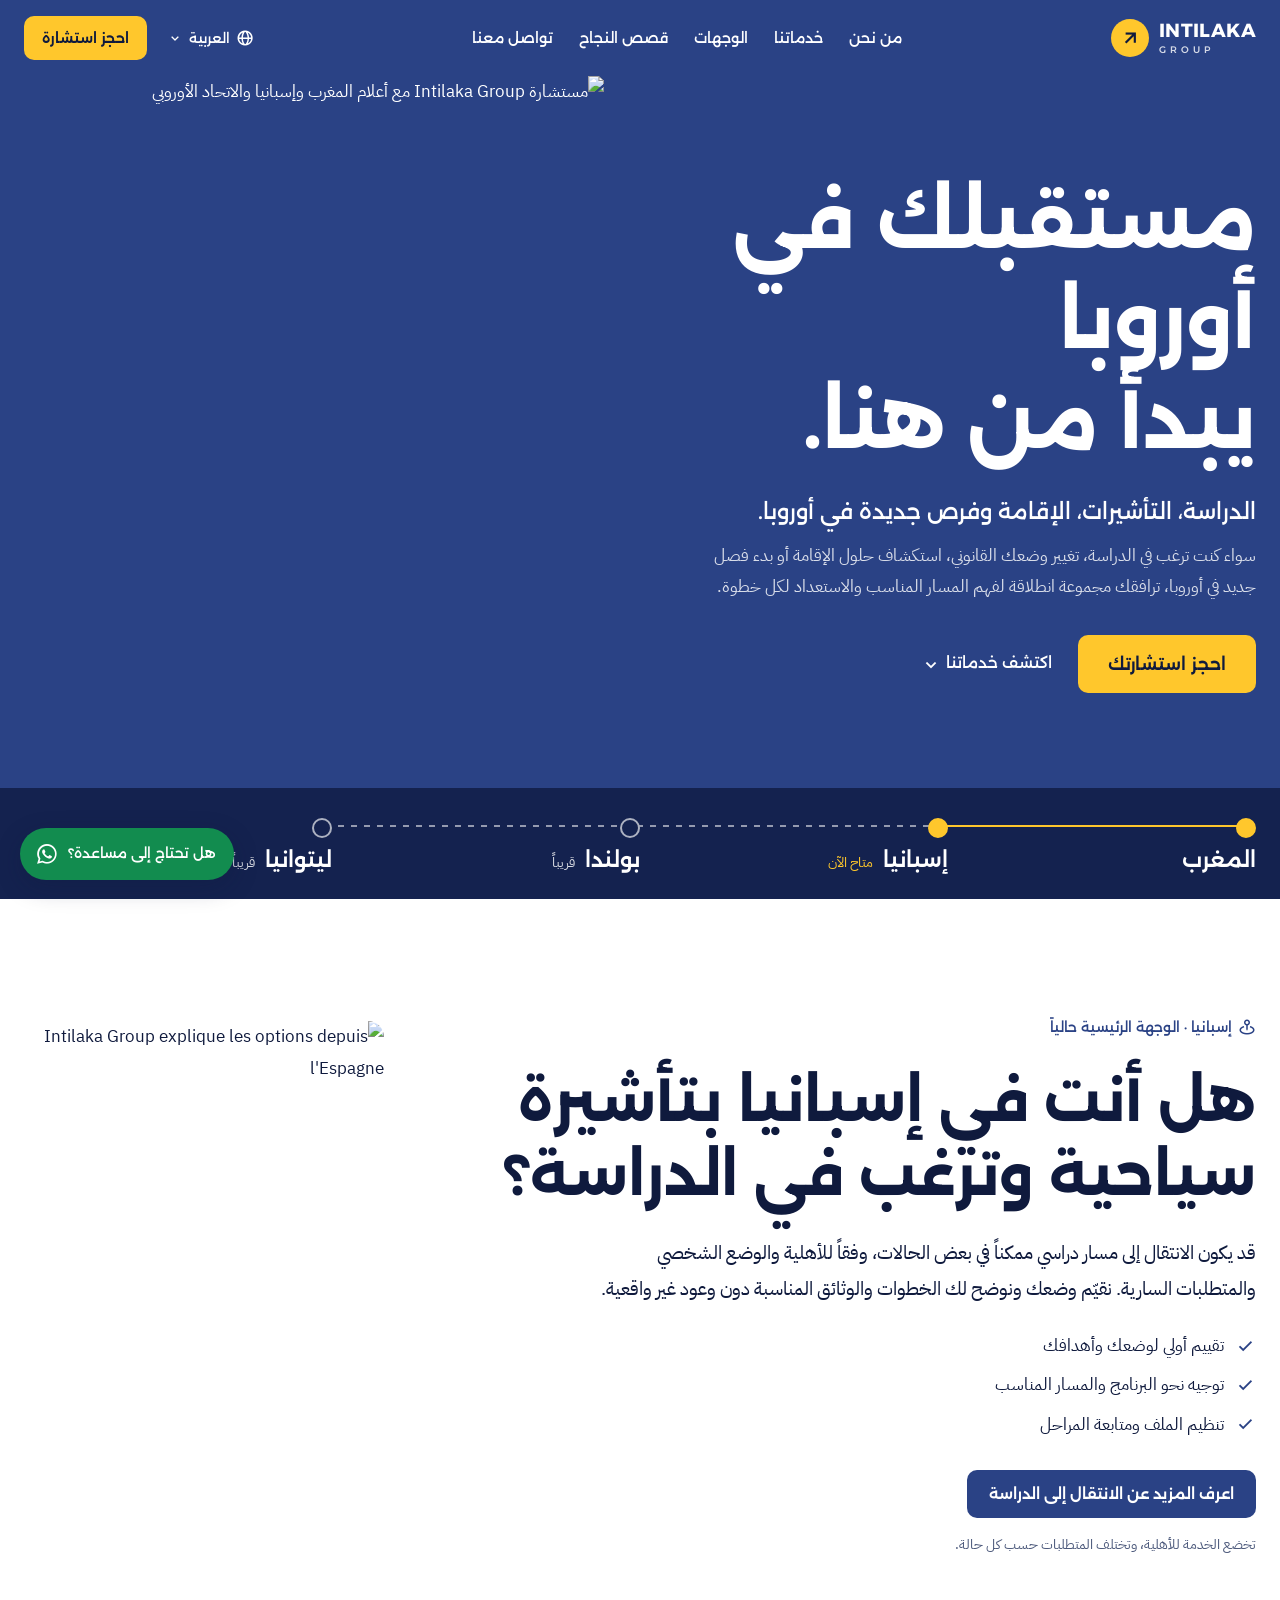
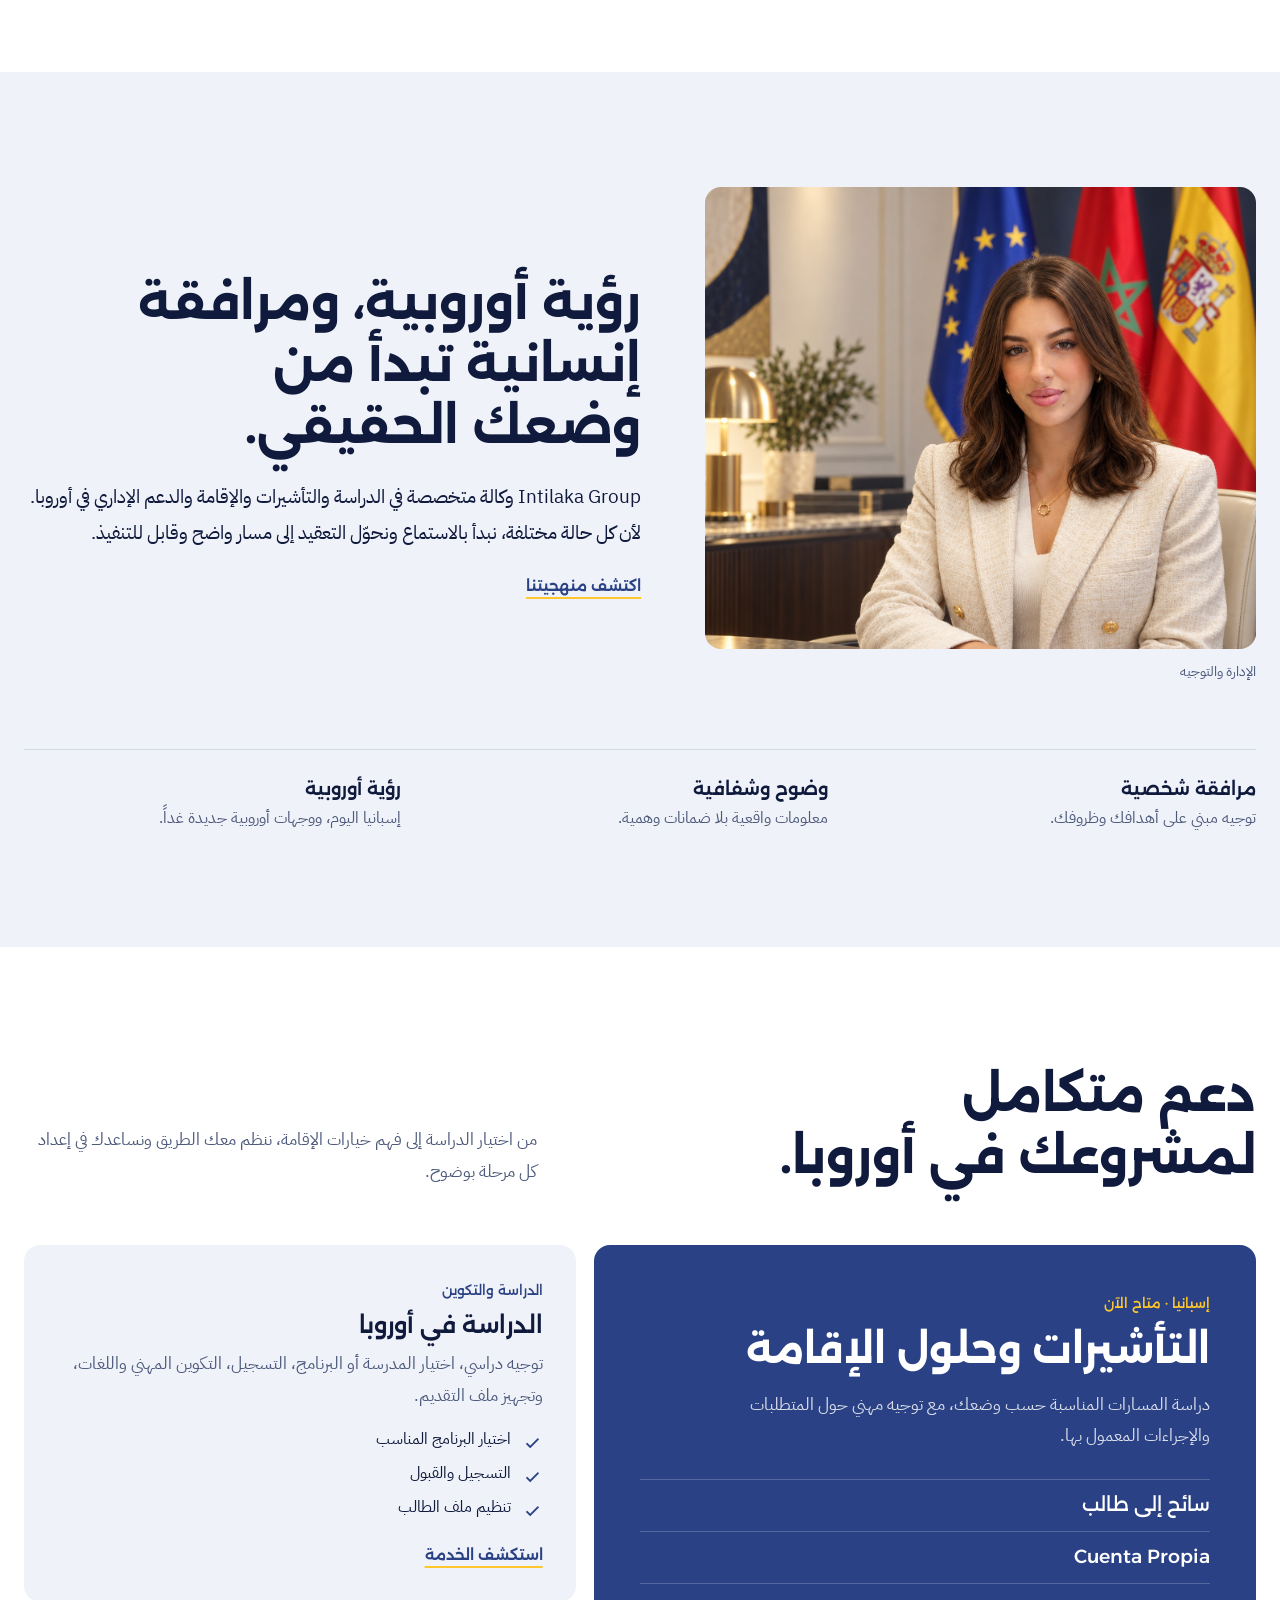
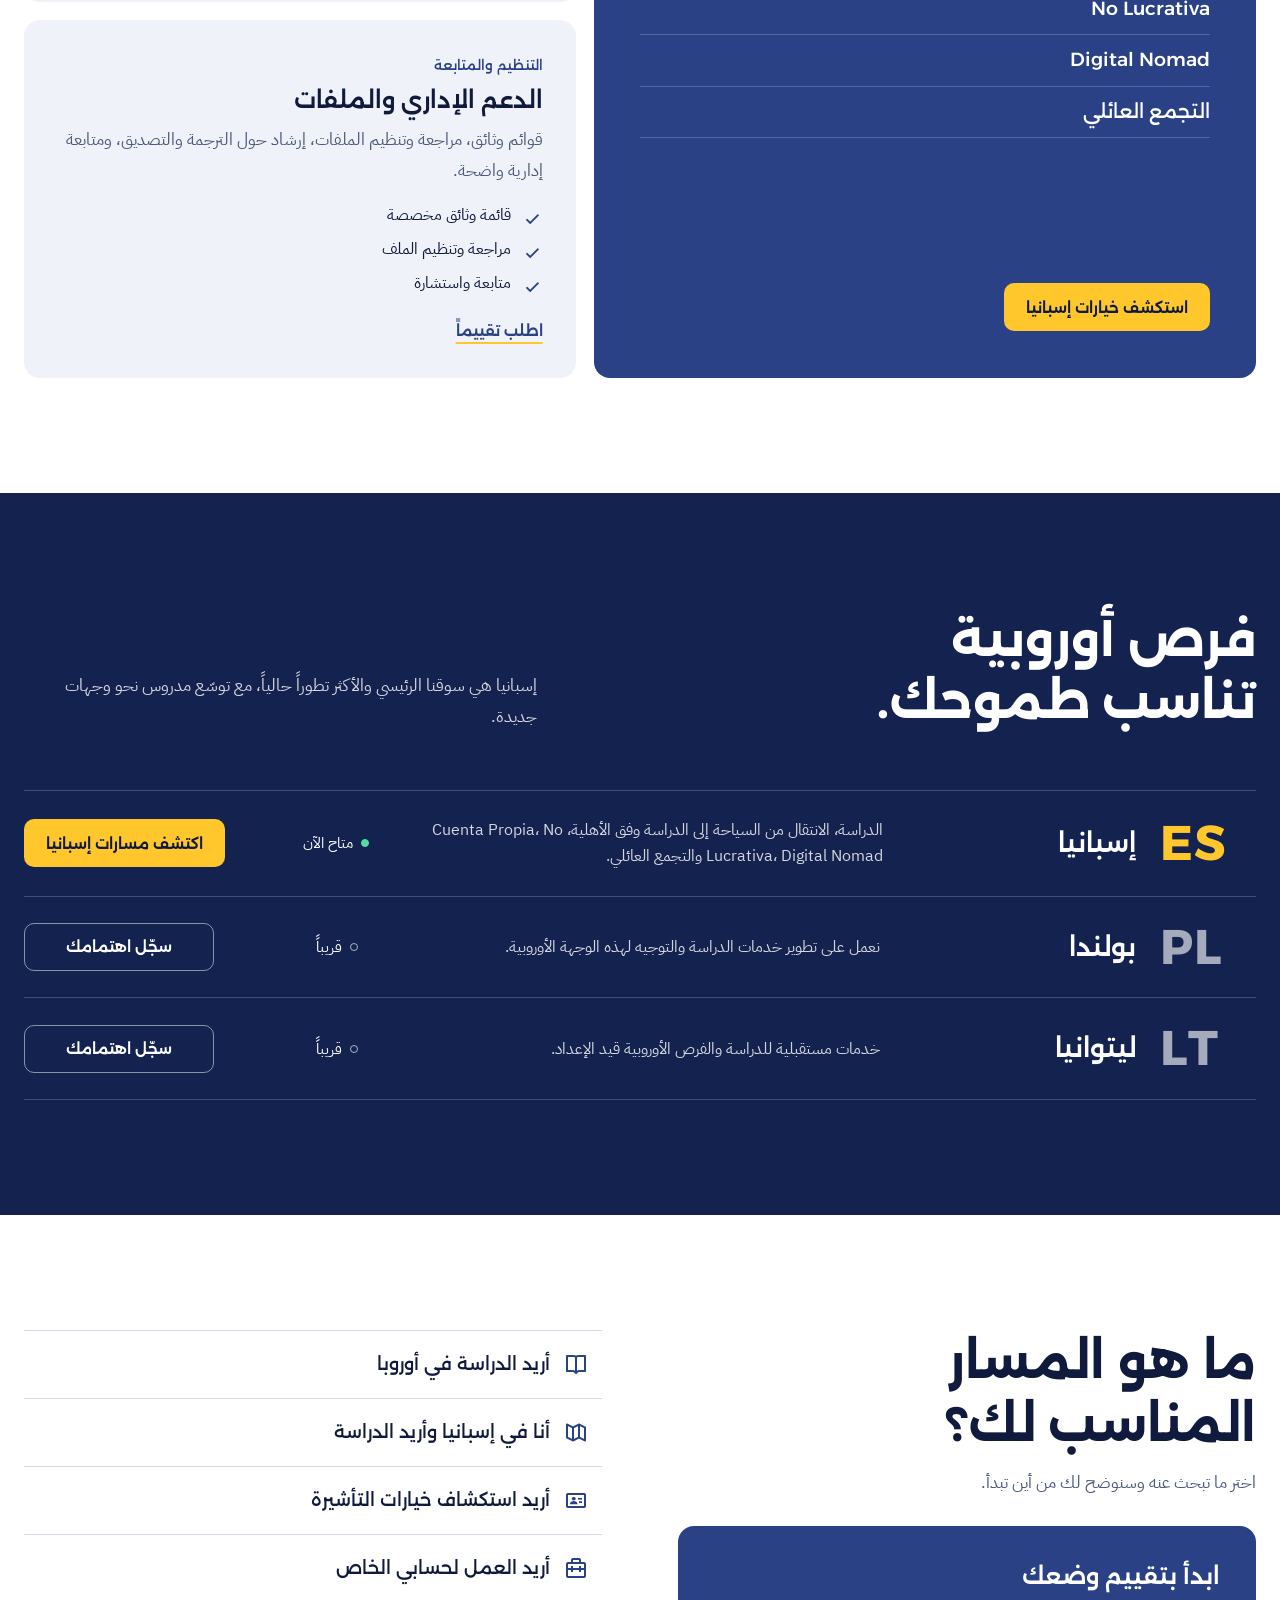
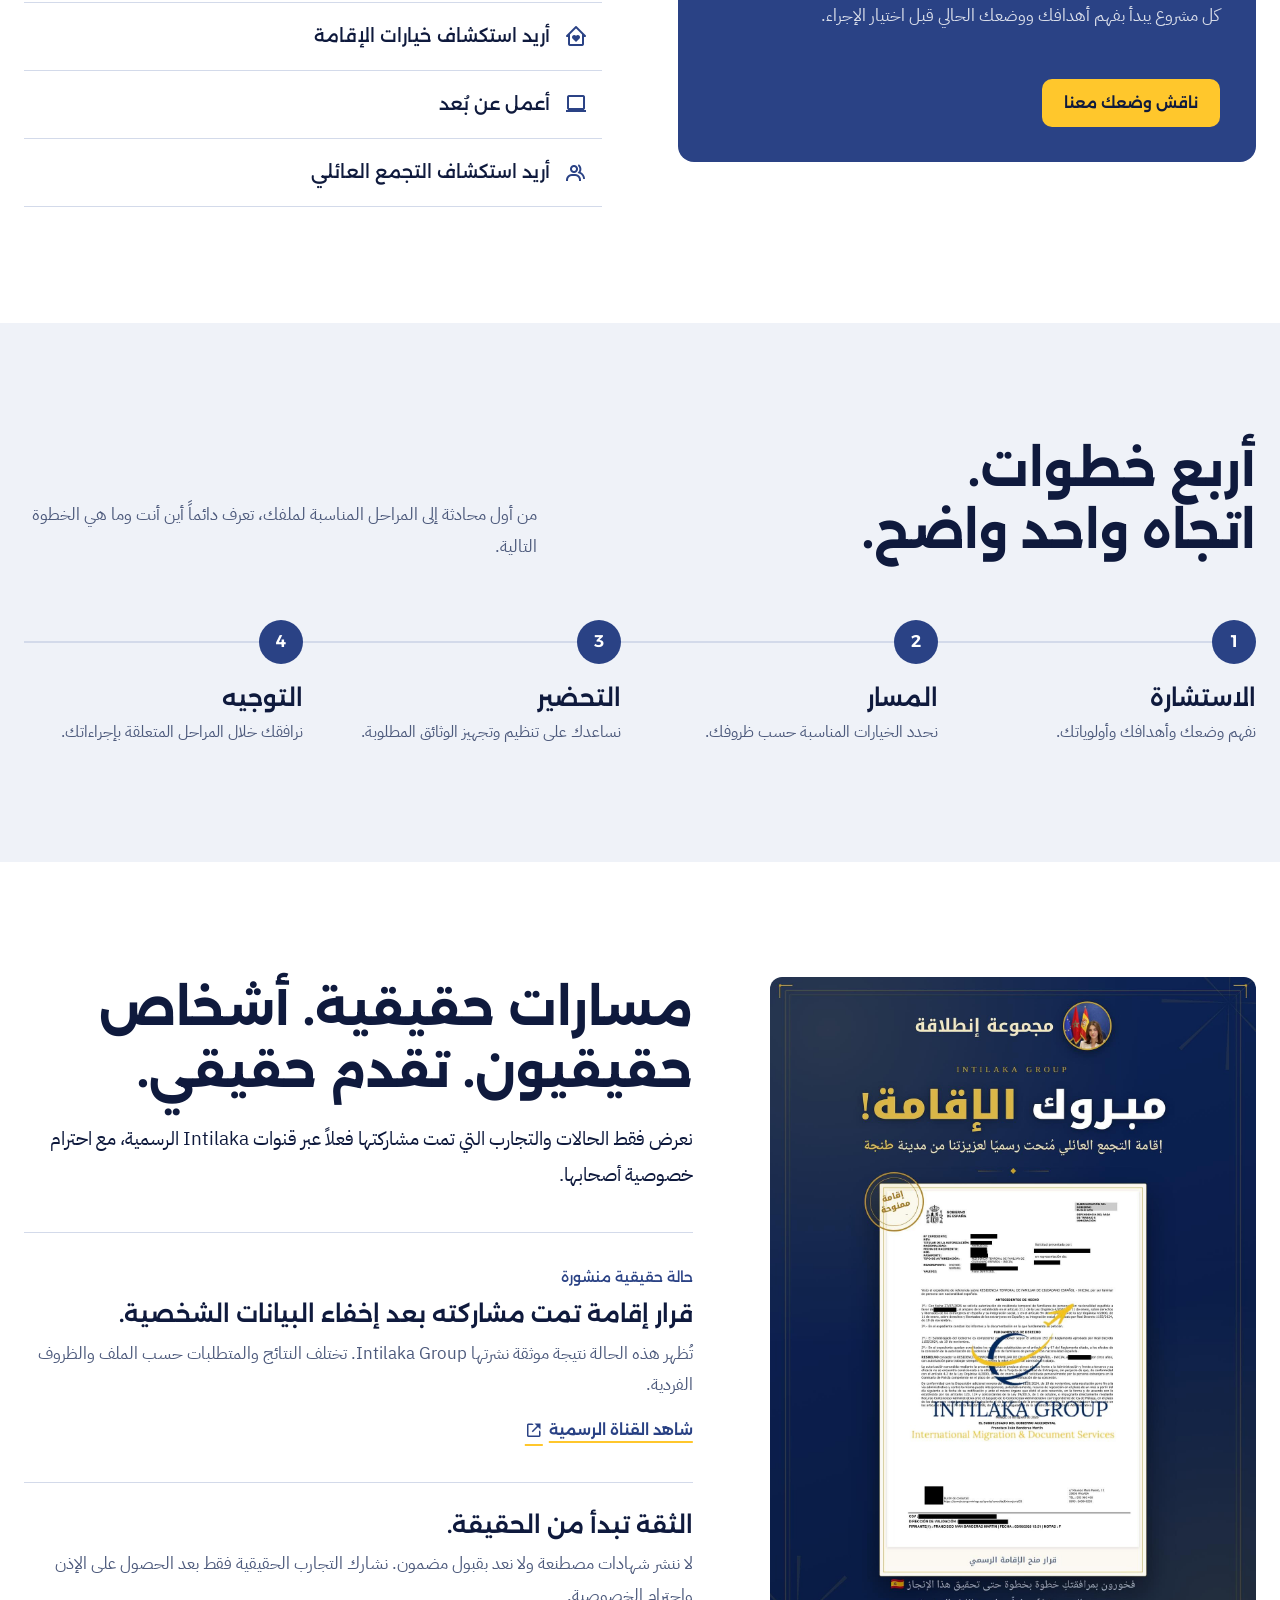
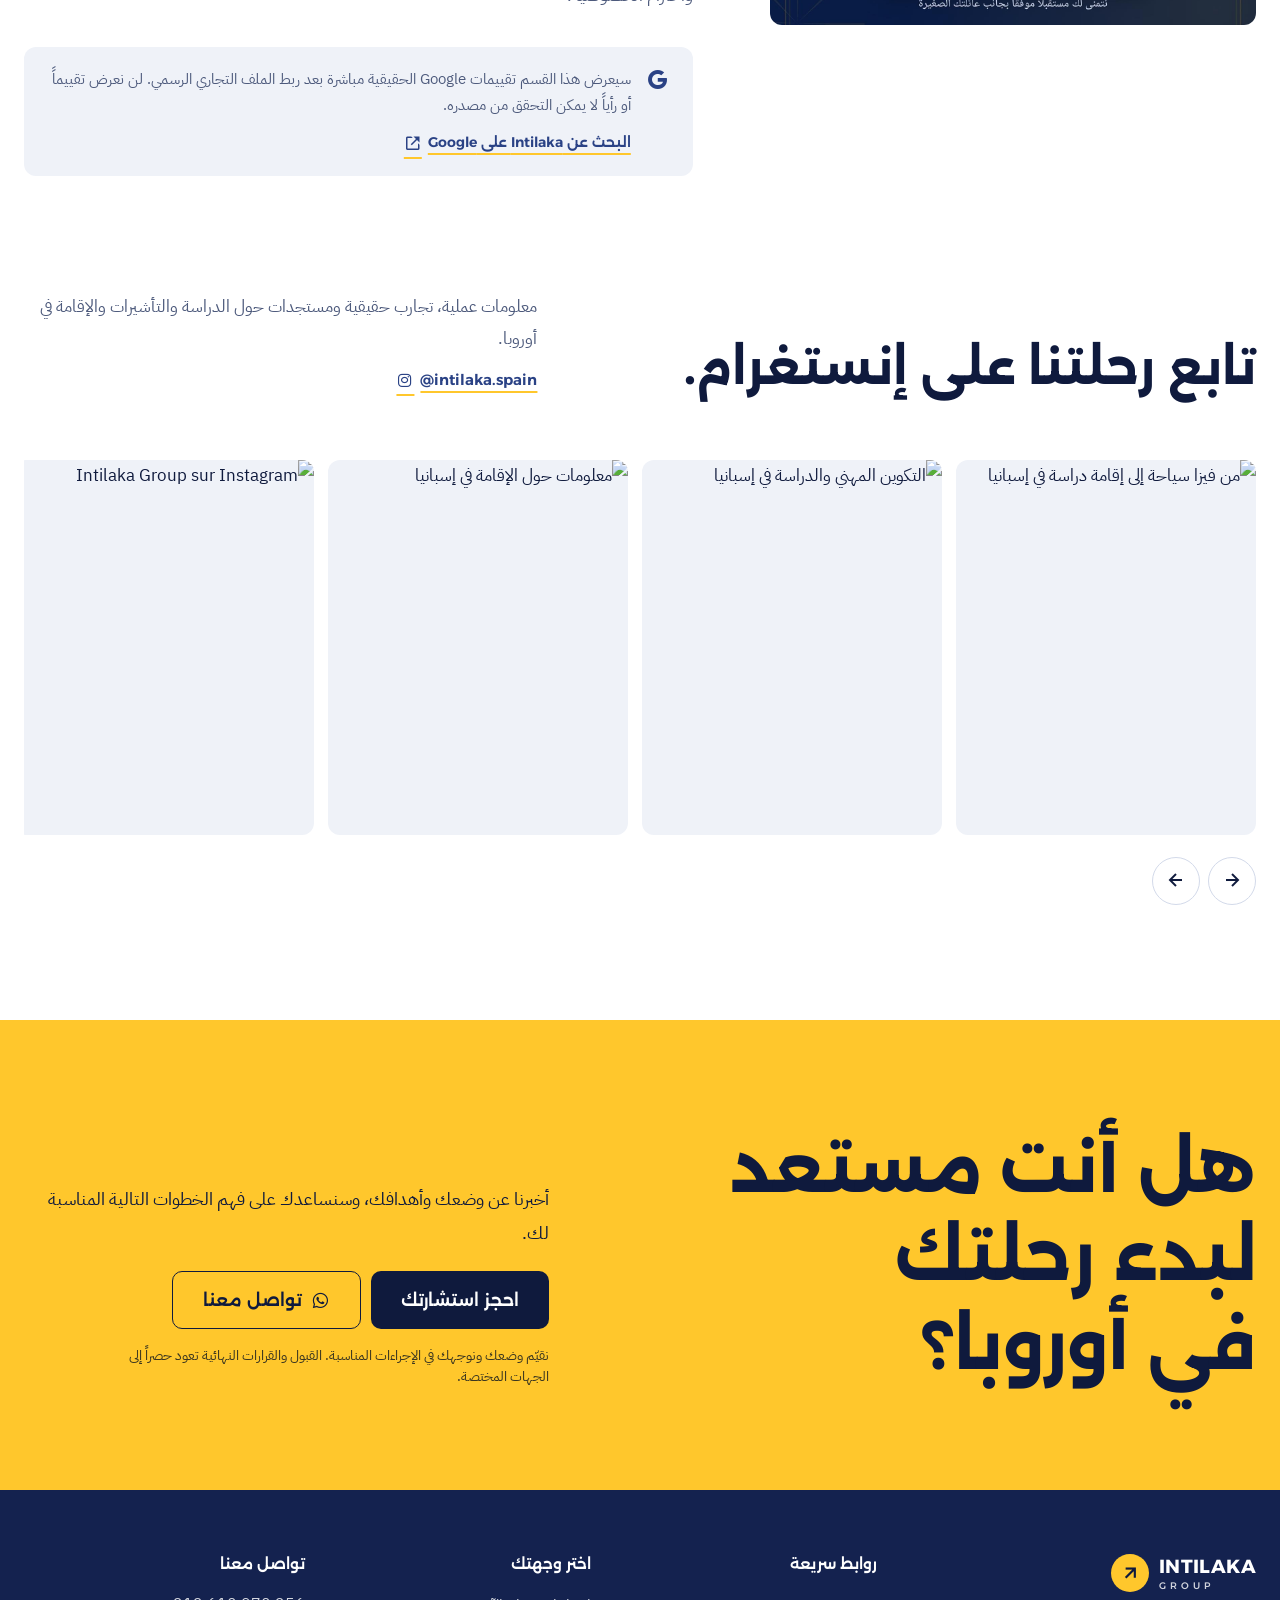
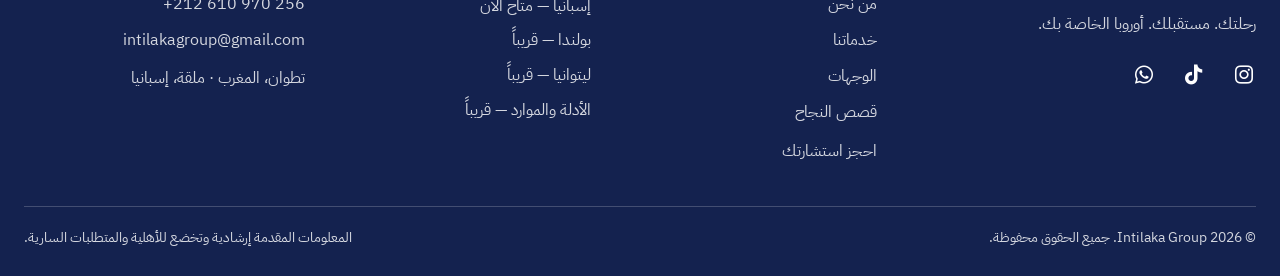
==== index.html @ f33ff5b9 "Site Intilaka Group : version initiale Site public (AR/FR/EN), réservation de consultations, espace " ====
<!doctype html>
<html lang="ar" dir="rtl">
<head>
  <meta charset="UTF-8">
  <meta name="viewport" content="width=device-width, initial-scale=1, viewport-fit=cover, interactive-widget=resizes-content">
  <meta name="theme-color" content="#2a4285">
  <meta name="description" content="Intilaka Group accompagne vos projets d'études, de visa, de résidence et vos démarches administratives en Europe. Espagne disponible, Pologne et Lituanie prochainement.">
  <meta name="keywords" content="étudier en Espagne, étudier en Europe, inscription étudiant Espagne, touriste vers étudiant Espagne, résidence étudiant Espagne, Cuenta Propia, résidence non lucrative, digital nomad Espagne, regroupement familial Espagne">
  <meta property="og:type" content="website">
  <meta property="og:title" content="Intilaka Group — Your Future in Europe Starts Here">
  <meta property="og:description" content="Education, visas, residency and new opportunities in Europe.">
  <meta property="og:image" content="assets/intilaka-advisor-hero.png">
  <title>Intilaka Group — مستقبلك في أوروبا يبدأ من هنا</title>
  <link rel="preconnect" href="https://fonts.googleapis.com">
  <link rel="preconnect" href="https://fonts.gstatic.com" crossorigin>
  <link href="https://fonts.googleapis.com/css2?family=Alexandria:wght@500;600;700&family=IBM+Plex+Sans+Arabic:wght@400;500;600&display=swap" rel="stylesheet">
  <link href="https://cdn.jsdelivr.net/npm/boxicons@2.1.4/css/boxicons.min.css" rel="stylesheet">
  <link rel="stylesheet" href="site.css">
  <script type="application/ld+json">
  {"@context":"https://schema.org","@type":"Organization","name":"Intilaka Group","description":"European education, visa, residency and administrative support agency.","telephone":"+212610970256","email":"intilakagroup@gmail.com","sameAs":["https://www.instagram.com/intilaka.spain/","https://www.tiktok.com/@intilakagroup"]}
  </script>
</head>
<body>
  <a class="skip-link" href="#main" data-i18n="skip">انتقل إلى المحتوى</a>

  <header class="site-header" id="siteHeader">
    <div class="shell header-inner">
      <a class="brand" href="#home" aria-label="Intilaka Group">
        <span class="brand-symbol" aria-hidden="true"><i class="bx bx-up-arrow-alt"></i></span>
        <span class="brand-word">INTILAKA<small>GROUP</small></span>
      </a>
      <nav class="desktop-nav" aria-label="Navigation principale">
        <a href="#about" data-i18n="navAbout">من نحن</a>
        <a href="#services" data-i18n="navServices">خدماتنا</a>
        <a href="#destinations" data-i18n="navDestinations">الوجهات</a>
        <a href="#stories" data-i18n="navStories">قصص النجاح</a>
        <a href="#contact" data-i18n="navContact">تواصل معنا</a>
      </nav>
      <div class="header-actions">
        <div class="language-picker">
          <button class="language-trigger" type="button" aria-expanded="false" aria-haspopup="true">
            <i class="bx bx-globe"></i><span class="current-language">العربية</span><i class="bx bx-chevron-down"></i>
          </button>
          <div class="language-menu" role="menu">
            <button type="button" data-language="ar"><span>العربية</span><i class="bx bx-check"></i></button>
            <button type="button" data-language="fr"><span>Français</span><i class="bx bx-check"></i></button>
            <button type="button" data-language="en"><span>English</span><i class="bx bx-check"></i></button>
          </div>
        </div>
        <button class="button button-star header-booking" type="button" data-open-booking data-service="general">
          <span data-i18n="bookShort">احجز استشارة</span>
        </button>
        <button class="menu-toggle" type="button" aria-label="فتح القائمة" aria-expanded="false"><i class="bx bx-menu-alt-right"></i></button>
      </div>
    </div>
    <div class="mobile-panel" aria-hidden="true">
      <nav aria-label="Navigation mobile">
        <a href="#about" data-i18n="navAbout">من نحن</a>
        <a href="#services" data-i18n="navServices">خدماتنا</a>
        <a href="#destinations" data-i18n="navDestinations">الوجهات</a>
        <a href="#stories" data-i18n="navStories">قصص النجاح</a>
        <a href="#contact" data-i18n="navContact">تواصل معنا</a>
      </nav>
      <div class="mobile-language" aria-label="اختيار اللغة">
        <button type="button" data-language="ar">العربية</button>
        <button type="button" data-language="fr">Français</button>
        <button type="button" data-language="en">English</button>
      </div>
      <button class="button button-star mobile-booking" type="button" data-open-booking data-service="general"><span data-i18n="bookConsultation">احجز استشارتك</span></button>
    </div>
  </header>

  <main id="main">
    <section class="hero" id="home">
      <div class="hero-stage">
        <div class="hero-copy">
          <h1 data-i18n-html="heroTitle">مستقبلك في أوروبا<br><em>يبدأ من هنا.</em></h1>
          <p class="hero-lede" data-i18n="heroSubtitle">الدراسة، التأشيرات، الإقامة وفرص جديدة في أوروبا.</p>
          <p class="hero-intro" data-i18n="heroIntro">سواء كنت ترغب في الدراسة، تغيير وضعك القانوني، استكشاف حلول الإقامة أو بدء فصل جديد في أوروبا، ترافقك مجموعة انطلاقة لفهم المسار المناسب والاستعداد لكل خطوة.</p>
          <div class="hero-actions">
            <button class="button button-star button-large" type="button" data-open-booking data-service="general"><span data-i18n="bookConsultation">احجز استشارتك</span></button>
            <a class="hero-link" href="#services"><span data-i18n="exploreServices">اكتشف خدماتنا</span><i class="bx bx-chevron-down"></i></a>
          </div>
        </div>
        <div class="hero-photo">
          <img src="Instagram/imgi_2_722953413_17978082870013708_4713938570986959581_n.jpg" alt="مستشارة Intilaka Group مع أعلام المغرب وإسبانيا والاتحاد الأوروبي" width="1023" height="1023" fetchpriority="high">
        </div>
      </div>
      <div class="route-band">
        <ol class="route shell">
          <li class="route-track" aria-hidden="true"><span class="track-live"></span><span class="track-soon"></span></li>
          <li class="stop stop-origin"><b data-i18n="routeMorocco">المغرب</b></li>
          <li class="stop stop-live"><b data-i18n="spain">إسبانيا</b><small data-i18n="availableNow">متاح الآن</small></li>
          <li class="stop stop-soon"><b data-i18n="poland">بولندا</b><small data-i18n="comingSoon">قريباً</small></li>
          <li class="stop stop-soon"><b data-i18n="lithuania">ليتوانيا</b><small data-i18n="comingSoon">قريباً</small></li>
        </ol>
      </div>
    </section>

    <section class="featured" aria-labelledby="featuredTitle">
      <div class="shell featured-grid">
        <div class="featured-copy">
          <p class="tag"><i class="bx bx-map-pin"></i><span data-i18n="spainCurrent">إسبانيا · الوجهة الرئيسية حالياً</span></p>
          <h2 id="featuredTitle" data-i18n="featuredTitle">هل أنت في إسبانيا بتأشيرة سياحية وترغب في الدراسة؟</h2>
          <p class="body-large" data-i18n="featuredText">قد يكون الانتقال إلى مسار دراسي ممكناً في بعض الحالات، وفقاً للأهلية والوضع الشخصي والمتطلبات السارية. نقيّم وضعك ونوضح لك الخطوات والوثائق المناسبة دون وعود غير واقعية.</p>
          <ul class="check-list">
            <li><i class="bx bx-check"></i><span data-i18n="featuredPoint1">تقييم أولي لوضعك وأهدافك</span></li>
            <li><i class="bx bx-check"></i><span data-i18n="featuredPoint2">توجيه نحو البرنامج والمسار المناسب</span></li>
            <li><i class="bx bx-check"></i><span data-i18n="featuredPoint3">تنظيم الملف ومتابعة المراحل</span></li>
          </ul>
          <button class="button button-blue" type="button" data-open-booking data-service="tourist_student"><span data-i18n="learnTouristStudent">اعرف المزيد عن الانتقال إلى الدراسة</span></button>
          <small class="fine-print" data-i18n="eligibilityNote">تخضع الخدمة للأهلية، وتختلف المتطلبات حسب كل حالة.</small>
        </div>
        <figure class="featured-image">
          <img src="Instagram/imgi_12_774008361_1536788880991438_3124231926748838089_n.jpg" alt="Intilaka Group explique les options depuis l'Espagne" width="640" height="1136" loading="lazy">
        </figure>
      </div>
    </section>

    <section class="about" id="about">
      <div class="shell about-grid">
        <figure class="about-portrait">
          <img src="assets/intilaka-advisor-hero.jpg" alt="Fondatrice et directrice d'Intilaka Group" width="1369" height="1149" loading="lazy">
          <figcaption data-i18n="founderRole">الإدارة والتوجيه</figcaption>
        </figure>
        <div class="about-copy">
          <h2 data-i18n="aboutTitle">رؤية أوروبية، ومرافقة إنسانية تبدأ من وضعك الحقيقي.</h2>
          <p class="body-large" data-i18n="aboutIntro">Intilaka Group وكالة متخصصة في الدراسة والتأشيرات والإقامة والدعم الإداري في أوروبا. لأن كل حالة مختلفة، نبدأ بالاستماع ونحوّل التعقيد إلى مسار واضح وقابل للتنفيذ.</p>
          <a class="text-link" href="#method" data-i18n="discoverMethod">اكتشف منهجيتنا</a>
        </div>
        <div class="values">
          <article><h3 data-i18n="value1Title">مرافقة شخصية</h3><p data-i18n="value1Text">توجيه مبني على أهدافك وظروفك.</p></article>
          <article><h3 data-i18n="value2Title">وضوح وشفافية</h3><p data-i18n="value2Text">معلومات واقعية بلا ضمانات وهمية.</p></article>
          <article><h3 data-i18n="value3Title">رؤية أوروبية</h3><p data-i18n="value3Text">إسبانيا اليوم، ووجهات أوروبية جديدة غداً.</p></article>
        </div>
      </div>
    </section>

    <section class="services" id="services">
      <div class="shell">
        <div class="heading-split">
          <h2 data-i18n="servicesTitle">دعم متكامل لمشروعك في أوروبا.</h2>
          <p data-i18n="servicesIntro">من اختيار الدراسة إلى فهم خيارات الإقامة، ننظم معك الطريق ونساعدك في إعداد كل مرحلة بوضوح.</p>
        </div>
        <div class="service-grid">
          <article class="service service-main">
            <p class="service-tag" data-i18n="service2Label">إسبانيا · متاح الآن</p>
            <h3 data-i18n="service2Title">التأشيرات وحلول الإقامة</h3>
            <p data-i18n="service2Text">دراسة المسارات المناسبة حسب وضعك، مع توجيه مهني حول المتطلبات والإجراءات المعمول بها.</p>
            <ul class="pathway-list">
              <li data-i18n="service2Item1">سائح إلى طالب</li>
              <li>Cuenta Propia</li>
              <li>No Lucrativa</li>
              <li>Digital Nomad</li>
              <li data-i18n="optionFamily">التجمع العائلي</li>
            </ul>
            <button type="button" class="button button-star" data-open-booking data-service="visa"><span data-i18n="exploreSpainOptions">استكشف خيارات إسبانيا</span></button>
          </article>
          <article class="service">
            <p class="service-tag" data-i18n="service1Label">الدراسة والتكوين</p>
            <h3 data-i18n="service1Title">الدراسة في أوروبا</h3>
            <p data-i18n="service1Text">توجيه دراسي، اختيار المدرسة أو البرنامج، التسجيل، التكوين المهني واللغات، وتجهيز ملف التقديم.</p>
            <ul class="check-list"><li><i class="bx bx-check"></i><span data-i18n="service1Item1">اختيار البرنامج المناسب</span></li><li><i class="bx bx-check"></i><span data-i18n="service1Item2">التسجيل والقبول</span></li><li><i class="bx bx-check"></i><span data-i18n="service1Item3">تنظيم ملف الطالب</span></li></ul>
            <button type="button" class="text-link" data-open-booking data-service="studies" data-i18n="exploreService">استكشف الخدمة</button>
          </article>
          <article class="service">
            <p class="service-tag" data-i18n="service3Label">التنظيم والمتابعة</p>
            <h3 data-i18n="service3Title">الدعم الإداري والملفات</h3>
            <p data-i18n="service3Text">قوائم وثائق، مراجعة وتنظيم الملفات، إرشاد حول الترجمة والتصديق، ومتابعة إدارية واضحة.</p>
            <ul class="check-list"><li><i class="bx bx-check"></i><span data-i18n="service3Item1">قائمة وثائق مخصصة</span></li><li><i class="bx bx-check"></i><span data-i18n="service3Item2">مراجعة وتنظيم الملف</span></li><li><i class="bx bx-check"></i><span data-i18n="service3Item3">متابعة واستشارة</span></li></ul>
            <button type="button" class="text-link" data-open-booking data-service="general" data-i18n="requestAssessment">اطلب تقييماً</button>
          </article>
        </div>
      </div>
    </section>

    <section class="destinations" id="destinations">
      <div class="shell">
        <div class="heading-split">
          <h2 data-i18n="destinationsTitle">فرص أوروبية تناسب طموحك.</h2>
          <p data-i18n="destinationsIntro">إسبانيا هي سوقنا الرئيسي والأكثر تطوراً حالياً، مع توسّع مدروس نحو وجهات جديدة.</p>
        </div>
        <div class="board">
          <article class="board-row is-live">
            <span class="board-code" dir="ltr">ES</span>
            <h3 data-i18n="spain">إسبانيا</h3>
            <p data-i18n="spainText">الدراسة، الانتقال من السياحة إلى الدراسة وفق الأهلية، Cuenta Propia، No Lucrativa، Digital Nomad والتجمع العائلي.</p>
            <span class="board-status"><i></i><span data-i18n="availableNow">متاح الآن</span></span>
            <button type="button" class="button button-star" data-open-booking data-service="visa"><span data-i18n="discoverSpain">اكتشف مسارات إسبانيا</span></button>
          </article>
          <article class="board-row">
            <span class="board-code" dir="ltr">PL</span>
            <h3 data-i18n="poland">بولندا</h3>
            <p data-i18n="polandText">نعمل على تطوير خدمات الدراسة والتوجيه لهذه الوجهة الأوروبية.</p>
            <span class="board-status"><i></i><span data-i18n="comingSoon">قريباً</span></span>
            <button type="button" class="button button-line" data-open-booking data-service="poland"><span data-i18n="registerInterest">سجّل اهتمامك</span></button>
          </article>
          <article class="board-row">
            <span class="board-code" dir="ltr">LT</span>
            <h3 data-i18n="lithuania">ليتوانيا</h3>
            <p data-i18n="lithuaniaText">خدمات مستقبلية للدراسة والفرص الأوروبية قيد الإعداد.</p>
            <span class="board-status"><i></i><span data-i18n="comingSoon">قريباً</span></span>
            <button type="button" class="button button-line" data-open-booking data-service="lithuania"><span data-i18n="registerInterest">سجّل اهتمامك</span></button>
          </article>
        </div>
      </div>
    </section>

    <section class="pathfinder" id="pathfinder">
      <div class="shell pathfinder-grid">
        <div class="pathfinder-side">
          <h2 data-i18n="pathTitle">ما هو المسار المناسب لك؟</h2>
          <p data-i18n="pathIntro">اختر ما تبحث عنه وسنوضح لك من أين تبدأ.</p>
          <div class="path-result" id="pathResult" aria-live="polite">
            <h3 data-i18n="pathDefaultTitle">ابدأ بتقييم وضعك</h3>
            <p data-i18n="pathDefaultText">كل مشروع يبدأ بفهم أهدافك ووضعك الحالي قبل اختيار الإجراء.</p>
            <button type="button" class="button button-star" data-open-booking data-service="general"><span data-i18n="discussSituation">ناقش وضعك معنا</span></button>
          </div>
        </div>
        <div class="path-options">
          <button type="button" aria-pressed="false" data-path="study" data-service="studies"><i class="bx bx-book-open"></i><span data-i18n="pathStudy">أريد الدراسة في أوروبا</span></button>
          <button type="button" aria-pressed="false" data-path="tourist" data-service="tourist_student"><i class="bx bx-map-alt"></i><span data-i18n="pathTourist">أنا في إسبانيا وأريد الدراسة</span></button>
          <button type="button" aria-pressed="false" data-path="visa" data-service="visa"><i class="bx bx-id-card"></i><span data-i18n="pathVisa">أريد استكشاف خيارات التأشيرة</span></button>
          <button type="button" aria-pressed="false" data-path="self" data-service="cuenta_propia"><i class="bx bx-briefcase-alt-2"></i><span data-i18n="pathSelf">أريد العمل لحسابي الخاص</span></button>
          <button type="button" aria-pressed="false" data-path="residence" data-service="residence"><i class="bx bx-home-heart"></i><span data-i18n="pathResidence">أريد استكشاف خيارات الإقامة</span></button>
          <button type="button" aria-pressed="false" data-path="remote" data-service="digital_nomad"><i class="bx bx-laptop"></i><span data-i18n="pathRemote">أعمل عن بُعد</span></button>
          <button type="button" aria-pressed="false" data-path="family" data-service="family"><i class="bx bx-group"></i><span data-i18n="pathFamily">أريد استكشاف التجمع العائلي</span></button>
        </div>
      </div>
    </section>

    <section class="method" id="method">
      <div class="shell">
        <div class="heading-split">
          <h2 data-i18n="methodTitle">أربع خطوات. اتجاه واحد واضح.</h2>
          <p data-i18n="methodIntro">من أول محادثة إلى المراحل المناسبة لملفك، تعرف دائماً أين أنت وما هي الخطوة التالية.</p>
        </div>
        <ol class="steps">
          <li><span class="step-number">1</span><h3 data-i18n="step1Title">الاستشارة</h3><p data-i18n="step1Text">نفهم وضعك وأهدافك وأولوياتك.</p></li>
          <li><span class="step-number">2</span><h3 data-i18n="step2Title">المسار</h3><p data-i18n="step2Text">نحدد الخيارات المناسبة حسب ظروفك.</p></li>
          <li><span class="step-number">3</span><h3 data-i18n="step3Title">التحضير</h3><p data-i18n="step3Text">نساعدك على تنظيم وتجهيز الوثائق المطلوبة.</p></li>
          <li><span class="step-number">4</span><h3 data-i18n="step4Title">التوجيه</h3><p data-i18n="step4Text">نرافقك خلال المراحل المتعلقة بإجراءاتك.</p></li>
        </ol>
      </div>
    </section>

    <section class="stories" id="stories">
      <div class="shell stories-grid">
        <figure class="story-document">
          <img src="assets/cas-residence-masque.jpg" alt="Cas réel de résidence familiale partagé par Intilaka Group" width="1440" height="1920" loading="lazy">
        </figure>
        <div class="story-copy">
          <h2 data-i18n="storiesTitle">مسارات حقيقية. أشخاص حقيقيون. تقدم حقيقي.</h2>
          <p class="body-large" data-i18n="storiesIntro">نعرض فقط الحالات والتجارب التي تمت مشاركتها فعلاً عبر قنوات Intilaka الرسمية، مع احترام خصوصية أصحابها.</p>
          <div class="story-case">
            <p class="tag"><span data-i18n="realCase">حالة حقيقية منشورة</span></p>
            <h3 data-i18n="storyCaseTitle">قرار إقامة تمت مشاركته بعد إخفاء البيانات الشخصية.</h3>
            <p data-i18n="storyCaseText">تُظهر هذه الحالة نتيجة موثقة نشرتها Intilaka Group. تختلف النتائج والمتطلبات حسب الملف والظروف الفردية.</p>
            <a class="text-link" href="https://www.instagram.com/intilaka.spain/" target="_blank" rel="noreferrer"><span data-i18n="viewOfficialChannel">شاهد القناة الرسمية</span><i class="bx bx-link-external"></i></a>
          </div>
          <div class="story-trust">
            <h3 data-i18n="authTitle">الثقة تبدأ من الحقيقة.</h3>
            <p data-i18n="authText">لا ننشر شهادات مصطنعة ولا نعد بقبول مضمون. نشارك التجارب الحقيقية فقط بعد الحصول على الإذن واحترام الخصوصية.</p>
          </div>
          <div class="reviews-note">
            <i class="bx bxl-google"></i>
            <p data-i18n="reviewsText">سيعرض هذا القسم تقييمات Google الحقيقية مباشرة بعد ربط الملف التجاري الرسمي. لن نعرض تقييماً أو رأياً لا يمكن التحقق من مصدره.</p>
            <a class="text-link" href="https://www.google.com/search?q=Intilaka+Group+T%C3%A9touan" target="_blank" rel="noreferrer"><span data-i18n="seeGoogle">البحث عن Intilaka على Google</span><i class="bx bx-link-external"></i></a>
          </div>
        </div>
      </div>
    </section>

    <section class="instagram" id="instagram">
      <div class="shell">
        <div class="heading-split">
          <h2 data-i18n="instagramTitle">تابع رحلتنا على إنستغرام.</h2>
          <div><p data-i18n="instagramIntro">معلومات عملية، تجارب حقيقية ومستجدات حول الدراسة والتأشيرات والإقامة في أوروبا.</p><a class="text-link" href="https://www.instagram.com/intilaka.spain/" target="_blank" rel="noreferrer" dir="ltr"><i class="bx bxl-instagram"></i>@intilaka.spain</a></div>
        </div>
        <div class="rail" id="instagramRail">
          <a class="rail-item" href="https://www.instagram.com/intilaka.spain/" target="_blank" rel="noreferrer"><img src="Instagram/imgi_13_741000898_17981658114013708_8256144421396316375_n.jpg" alt="من فيزا سياحة إلى إقامة دراسة في إسبانيا" loading="lazy"><span data-i18n="openInstagram">افتح على إنستغرام</span></a>
          <a class="rail-item" href="https://www.instagram.com/intilaka.spain/" target="_blank" rel="noreferrer"><img src="Instagram/imgi_17_744784266_17982399588013708_8386952833328561752_n.jpg" alt="التكوين المهني والدراسة في إسبانيا" loading="lazy"><span data-i18n="openInstagram">افتح على إنستغرام</span></a>
          <a class="rail-item" href="https://www.instagram.com/intilaka.spain/" target="_blank" rel="noreferrer"><img src="Instagram/imgi_16_755464572_17983926039013708_2483299330115498558_n.jpg" alt="معلومات حول الإقامة في إسبانيا" loading="lazy"><span data-i18n="openInstagram">افتح على إنستغرام</span></a>
          <a class="rail-item" href="https://www.instagram.com/intilaka.spain/" target="_blank" rel="noreferrer"><img src="Instagram/imgi_18_746557481_17982272163013708_1723450230050494446_n.jpg" alt="Intilaka Group sur Instagram" loading="lazy"><span data-i18n="openInstagram">افتح على إنستغرام</span></a>
          <a class="rail-item" href="https://www.instagram.com/intilaka.spain/" target="_blank" rel="noreferrer"><img src="Instagram/imgi_19_743940461_17982139191013708_4190382884018373688_n.jpg" alt="Intilaka Group sur Instagram" loading="lazy"><span data-i18n="openInstagram">افتح على إنستغرام</span></a>
        </div>
        <div class="rail-actions">
          <button type="button" data-rail="prev" aria-label="السابق"><i class="bx bx-right-arrow-alt rtl-flip"></i></button>
          <button type="button" data-rail="next" aria-label="التالي"><i class="bx bx-left-arrow-alt rtl-flip"></i></button>
        </div>
      </div>
    </section>

    <section class="final-cta" id="contact">
      <div class="shell cta-inner">
        <h2 data-i18n="ctaTitle">هل أنت مستعد لبدء رحلتك في أوروبا؟</h2>
        <div class="cta-side">
          <p data-i18n="ctaText">أخبرنا عن وضعك وأهدافك، وسنساعدك على فهم الخطوات التالية المناسبة لك.</p>
          <div class="cta-actions">
            <button class="button button-ink button-large" type="button" data-open-booking data-service="general"><span data-i18n="bookConsultation">احجز استشارتك</span></button>
            <a class="button button-outline-ink button-large" href="https://wa.me/212610970256" target="_blank" rel="noreferrer"><i class="bx bxl-whatsapp"></i><span data-i18n="contactUs">تواصل معنا</span></a>
          </div>
          <small data-i18n="ctaDisclaimer">نقيّم وضعك ونوجهك في الإجراءات المناسبة. القبول والقرارات النهائية تعود حصراً إلى الجهات المختصة.</small>
        </div>
      </div>
    </section>
  </main>

  <footer class="site-footer">
    <div class="shell footer-grid">
      <div class="footer-brand-col"><a class="brand" href="#home"><span class="brand-symbol"><i class="bx bx-up-arrow-alt"></i></span><span class="brand-word">INTILAKA<small>GROUP</small></span></a><p data-i18n="footerTagline">رحلتك. مستقبلك. أوروبا الخاصة بك.</p><div class="social-links"><a href="https://www.instagram.com/intilaka.spain/" target="_blank" rel="noreferrer" aria-label="Instagram"><i class="bx bxl-instagram"></i></a><a href="https://www.tiktok.com/@intilakagroup" target="_blank" rel="noreferrer" aria-label="TikTok"><i class="bx bxl-tiktok"></i></a><a href="https://wa.me/212610970256" target="_blank" rel="noreferrer" aria-label="WhatsApp"><i class="bx bxl-whatsapp"></i></a></div></div>
      <div><h3 data-i18n="quickLinks">روابط سريعة</h3><a href="#about" data-i18n="navAbout">من نحن</a><a href="#services" data-i18n="navServices">خدماتنا</a><a href="#destinations" data-i18n="navDestinations">الوجهات</a><a href="#stories" data-i18n="navStories">قصص النجاح</a><button type="button" data-open-booking data-service="general" data-i18n="bookConsultation">احجز استشارتك</button></div>
      <div><h3 data-i18n="destinationsLabel">اختر وجهتك</h3><span data-i18n="spainAvailable">إسبانيا — متاح الآن</span><span data-i18n="polandSoon">بولندا — قريباً</span><span data-i18n="lithuaniaSoon">ليتوانيا — قريباً</span><span data-i18n="guidesSoon">الأدلة والموارد — قريباً</span></div>
      <div><h3 data-i18n="navContact">تواصل معنا</h3><a href="tel:+212610970256" dir="ltr">+212 610 970 256</a><a href="mailto:intilakagroup@gmail.com">intilakagroup@gmail.com</a><span data-i18n="offices">تطوان، المغرب · ملقة، إسبانيا</span></div>
    </div>
    <div class="shell footer-bottom"><span>© 2026 Intilaka Group. <span data-i18n="rights">جميع الحقوق محفوظة.</span></span><span data-i18n="legalNotice">المعلومات المقدمة إرشادية وتخضع للأهلية والمتطلبات السارية.</span></div>
  </footer>

  <div class="booking-modal" id="bookingModal" aria-hidden="true">
    <div class="booking-dialog" role="dialog" aria-modal="true" aria-labelledby="bookingTitle" tabindex="-1">
      <div class="sheet-grabber" aria-hidden="true"></div>
      <button class="booking-close" type="button" aria-label="إغلاق"><i class="bx bx-x"></i></button>
      <div class="booking-side">
        <h2 data-i18n="modalSideTitle">لنبدأ بمشروعك.</h2><p data-i18n="modalSideText">شاركنا وضعك وأهدافك. سيقوم فريقنا بمراجعة الطلب والتواصل معك لتأكيد الموعد.</p>
        <ul class="check-list"><li><i class="bx bx-check"></i><span data-i18n="modalBenefit1">نموذج آمن وسري</span></li><li><i class="bx bx-check"></i><span data-i18n="modalBenefit2">استشارة مخصصة</span></li><li><i class="bx bx-check"></i><span data-i18n="modalBenefit3">تأكيد عبر واتساب</span></li></ul>
      </div>
      <div class="booking-form-wrap">
        <div class="booking-form-head"><h2 id="bookingTitle" data-i18n="modalTitle">احجز استشارتك</h2><span data-i18n="requiredNote">الحقول المعلّمة بـ * إلزامية.</span></div>
        <form id="bookingForm">
          <div class="form-grid">
            <label><span data-i18n="fullName">الاسم الكامل *</span><input name="name" type="text" minlength="2" maxlength="100" autocomplete="name" autocapitalize="words" enterkeyhint="next" required></label>
            <label><span data-i18n="whatsappNumber">رقم واتساب *</span><input name="phone" type="tel" maxlength="30" autocomplete="tel" inputmode="tel" dir="ltr" enterkeyhint="next" placeholder="+212 6XX XXX XXX" required></label>
            <label><span data-i18n="email">البريد الإلكتروني</span><input name="email" type="email" maxlength="120" autocomplete="email" autocapitalize="none" enterkeyhint="next"></label>
            <label><span data-i18n="residenceCountry">بلد الإقامة *</span><input name="residence_country" type="text" maxlength="80" autocomplete="country-name" required></label>
            <label><span data-i18n="interestCountry">البلد المطلوب *</span><select name="interest_country" required><option value="spain" data-i18n="spain">إسبانيا</option><option value="poland" data-i18n="polandSoon">بولندا — قريباً</option><option value="lithuania" data-i18n="lithuaniaSoon">ليتوانيا — قريباً</option><option value="other" data-i18n="otherEurope">وجهة أوروبية أخرى</option></select></label>
            <label><span data-i18n="immigrationStatus">وضعك الحالي *</span><select name="immigration_status" required><option value="morocco" data-i18n="statusMorocco">في المغرب</option><option value="tourist_spain" data-i18n="statusTouristSpain">سائح في إسبانيا</option><option value="student_spain" data-i18n="statusStudentSpain">طالب في إسبانيا</option><option value="resident_europe" data-i18n="statusResidentEurope">مقيم في أوروبا</option><option value="other" data-i18n="other">حالة أخرى</option></select></label>
            <label><span data-i18n="educationLevel">المستوى الدراسي</span><select name="education_level"><option value="secondary" data-i18n="levelSecondary">ثانوي</option><option value="bachelor" data-i18n="levelBachelor">إجازة / بكالوريوس</option><option value="master" data-i18n="levelMaster">ماستر</option><option value="doctoral" data-i18n="levelDoctoral">دكتوراه</option><option value="professional" data-i18n="levelProfessional">تكوين مهني</option><option value="other" data-i18n="other">آخر</option></select></label>
            <label><span data-i18n="lookingFor">ما الذي تبحث عنه؟ *</span><select name="pathway" required><option value="studies" data-i18n="optionStudy">الدراسة</option><option value="tourist_student" data-i18n="optionTourist">سائح إلى طالب</option><option value="residence" data-i18n="optionResidence">الإقامة</option><option value="cuenta_propia">Cuenta Propia</option><option value="no_lucrativa">No Lucrativa</option><option value="digital_nomad">Digital Nomad</option><option value="family" data-i18n="optionFamily">التجمع العائلي</option><option value="other" data-i18n="other">آخر</option></select></label>
            <label><span data-i18n="preferredDate">التاريخ المطلوب *</span><input name="date" type="date" required></label>
            <label><span data-i18n="preferredTime">الوقت المطلوب (بتوقيت المغرب) *</span><select name="time" required><option value="" data-i18n="chooseTime">اختر الوقت</option><option>09:00</option><option>10:00</option><option>11:00</option><option>12:00</option><option>14:00</option><option>15:00</option><option>16:00</option><option>17:00</option></select></label>
            <label class="form-wide"><span data-i18n="message">رسالتك</span><textarea name="message" maxlength="700" rows="3" data-i18n-placeholder="messagePlaceholder" placeholder="اشرح لنا بإيجاز وضعك وهدفك..."></textarea></label>
          </div>
          <label class="consent"><input name="consent" type="checkbox" required><span data-i18n="consent">أوافق على التواصل معي بخصوص هذا الطلب.</span></label>
          <div class="form-feedback" role="status" aria-live="polite"></div>
          <button class="button button-blue button-large booking-submit" type="submit"><span data-i18n="requestConsultation">أرسل طلب الاستشارة</span></button>
        </form>
        <div class="booking-success" hidden tabindex="-1">
          <i class="bx bx-check-circle" aria-hidden="true"></i>
          <h2 data-i18n="successTitle">تم تسجيل طلبك</h2>
          <p data-i18n="successText">احتفظ برقم الطلب. سيتواصل معك فريقنا لتأكيد الموعد.</p>
          <strong class="booking-reference" dir="ltr"></strong>
          <a class="button button-blue button-large booking-whatsapp" target="_blank" rel="noreferrer"><i class="bx bxl-whatsapp"></i><span data-i18n="confirmWhatsapp">أرسل طلبك عبر واتساب</span></a>
          <button class="button button-outline-ink button-large booking-done" type="button"><span data-i18n="closeWindow">إغلاق</span></button>
        </div>
      </div>
    </div>
  </div>

  <a class="whatsapp-float" href="https://wa.me/212610970256" target="_blank" rel="noreferrer" aria-label="WhatsApp Intilaka Group"><span data-i18n="whatsappHelp">هل تحتاج إلى مساعدة؟</span><i class="bx bxl-whatsapp"></i></a>
  <div class="mobile-bar">
    <a class="mobile-bar-whatsapp" href="https://wa.me/212610970256" target="_blank" rel="noreferrer" aria-label="WhatsApp Intilaka Group"><i class="bx bxl-whatsapp"></i></a>
    <button class="button button-star" type="button" data-open-booking data-service="general"><span data-i18n="bookConsultation">احجز استشارتك</span></button>
  </div>
  <script src="site.js"></script>
</body>
</html>
---- site.css ----
/* Intilaka Group. Palette taken from the flags in the brand's own portrait:
   the wall blue of the photo, the yellow of the EU stars. */
:root{
  --blue:#2a4285;
  --blue-deep:#14224f;
  --star:#ffc72c;
  --star-press:#f2b705;
  --ink:#0f1a3d;
  --paper:#eff2f8;
  --white:#fff;
  --muted:#4d5a7c;
  --line:#d3daea;
  --on-blue:rgba(255,255,255,.82);
  --line-on-blue:rgba(255,255,255,.2);
  --live:#4fe0a0;
  --ok:#0a7a52;
  --error:#b3122a;

  --display:"Alexandria","IBM Plex Sans Arabic",sans-serif;
  --body:"IBM Plex Sans Arabic","Alexandria",sans-serif;
  --lh-display:1.28;
  --lh-body:1.85;
  --tracking:0;

  --ease-out:cubic-bezier(.23,1,.32,1);
  --ease-in-out:cubic-bezier(.77,0,.175,1);
  --ease-drawer:cubic-bezier(.32,.72,0,1);

  --shell:min(1240px,calc(100% - 48px));
  --section:clamp(72px,9vw,128px);
}
/* Arabic must never be tracked: it breaks the joins between letters. */
html[dir="ltr"]{--lh-display:1.08;--lh-body:1.6;--tracking:-.02em}

*{box-sizing:border-box}
html{scroll-padding-top:76px;-webkit-text-size-adjust:100%;-webkit-tap-highlight-color:transparent}
body{margin:0;background:var(--white);color:var(--ink);font-family:var(--body);font-size:17px;line-height:var(--lh-body);-webkit-font-smoothing:antialiased;overflow-x:clip}
body.modal-open,body.menu-open{overflow:hidden}
button,input,select,textarea{font:inherit;color:inherit}
button,a{-webkit-tap-highlight-color:transparent;touch-action:manipulation}
button{border:0;background:none;padding:0;cursor:pointer}
a{color:inherit;text-decoration:none}
img{display:block;max-width:100%;height:auto}
figure{margin:0}
ul,ol{margin:0;padding:0;list-style:none}
p{margin:0}
.shell{width:var(--shell);margin-inline:auto}
:focus-visible{outline:3px solid var(--star);outline-offset:3px;border-radius:4px}
.featured :focus-visible,.about :focus-visible,.services :focus-visible,.pathfinder :focus-visible,.method :focus-visible,.stories :focus-visible,.instagram :focus-visible,.final-cta :focus-visible,.booking-form-wrap :focus-visible{outline-color:var(--blue)}
.service-main :focus-visible,.path-result :focus-visible{outline-color:var(--star)}

h1,h2,h3{margin:0;font-family:var(--display);font-weight:700;line-height:var(--lh-display);letter-spacing:var(--tracking);text-wrap:balance}
h2{font-size:clamp(30px,3.8vw,50px)}
h3{font-size:clamp(20px,1.8vw,23px);font-weight:600}
.body-large{font-size:clamp(17px,1.5vw,19px);max-width:60ch}

.skip-link{position:fixed;inset-block-start:8px;inset-inline-start:12px;z-index:9999;background:var(--star);color:var(--ink);padding:10px 14px;border-radius:8px;transform:translateY(-200%)}
.skip-link:focus{transform:none}

/* Buttons */
.button{display:inline-flex;align-items:center;justify-content:center;gap:8px;min-height:48px;padding:10px 22px;border-radius:10px;font-family:var(--display);font-size:15px;font-weight:600;line-height:1.3;text-align:center;transition:transform 160ms var(--ease-out),background-color 160ms ease,border-color 160ms ease}
.button i{font-size:20px}
.button-large{min-height:58px;padding-inline:30px;font-size:17px}
.button-star{background:var(--star);color:var(--ink)}
.button-blue{background:var(--blue);color:var(--white)}
.button-ink{background:var(--ink);color:var(--white)}
.button-line{border:1.5px solid rgba(255,255,255,.5);color:var(--white)}
.button-outline-ink{border:1.5px solid var(--ink);color:var(--ink)}
.button:active,.path-options button:active,.rail-actions button:active,.language-trigger:active,.menu-toggle:active,.text-link:active,.booking-close:active{transform:scale(.97)}
.button:disabled{opacity:.6;cursor:progress}

.text-link{display:inline-flex;align-items:center;gap:6px;font-family:var(--display);font-size:15px;font-weight:600;color:var(--blue);text-decoration:underline;text-decoration-thickness:2px;text-underline-offset:6px;text-decoration-color:var(--star);transition:transform 160ms var(--ease-out),text-decoration-color 160ms ease}
.text-link i{font-size:18px}

/* Header: sits flush on the hero blue so the two read as one surface */
.site-header{position:sticky;inset-block-start:0;z-index:100;background:var(--blue);color:var(--white);padding-top:env(safe-area-inset-top);transition:background-color 200ms ease}
.site-header.scrolled{background:var(--blue-deep)}
.header-inner{height:76px;display:flex;align-items:center;gap:28px}
.brand{direction:ltr;display:inline-flex;align-items:center;gap:10px;flex:none}
.brand-symbol{width:38px;height:38px;border-radius:50%;background:var(--star);color:var(--ink);display:grid;place-items:center}
.brand-symbol i{font-size:26px;transform:rotate(45deg)}
.brand-word{font-family:"Alexandria",sans-serif;font-size:19px;font-weight:700;line-height:1;letter-spacing:.02em}
.brand-word small{display:block;font-size:9.5px;font-weight:500;letter-spacing:.42em;margin-top:5px;opacity:.8}
.desktop-nav{margin-inline:auto;display:flex;align-items:center;gap:26px}
.desktop-nav a{position:relative;font-family:var(--display);font-size:14.5px;font-weight:500;white-space:nowrap;padding-block:6px}
.desktop-nav a::after{content:"";position:absolute;inset-inline:0;inset-block-end:0;height:2px;background:var(--star);transform:scaleX(0);transition:transform 200ms var(--ease-out)}
.desktop-nav a.active::after{transform:scaleX(1)}
.header-actions{display:flex;align-items:center;gap:10px;margin-inline-start:auto}
.desktop-nav + .header-actions{margin-inline-start:0}
.header-booking{min-height:44px;padding-inline:18px;font-size:14px}

.language-picker{position:relative}
.language-trigger{height:44px;display:flex;align-items:center;gap:6px;padding-inline:10px;border-radius:10px;font-family:var(--display);font-size:13.5px;font-weight:500;color:var(--white);transition:transform 160ms var(--ease-out),background-color 160ms ease}
.language-trigger>i:first-child{font-size:18px}
.language-trigger>i:last-child{font-size:16px;transition:transform 180ms var(--ease-out)}
.language-picker.open .language-trigger>i:last-child{transform:rotate(180deg)}
/* Origin-aware: the menu grows out of the trigger, never from its own centre */
.language-menu{position:absolute;inset-inline-end:0;inset-block-start:calc(100% + 8px);width:176px;padding:6px;background:var(--white);color:var(--ink);border-radius:12px;box-shadow:0 2px 6px rgba(15,26,61,.14),0 20px 44px rgba(15,26,61,.24);opacity:0;visibility:hidden;transform:scale(.96);transform-origin:top right;transition:opacity 140ms ease,transform 140ms var(--ease-out),visibility 0s linear 140ms}
html[dir="rtl"] .language-menu{transform-origin:top left}
.language-picker.open .language-menu{opacity:1;visibility:visible;transform:none;transition:opacity 180ms ease,transform 180ms var(--ease-out)}
.language-menu button{width:100%;min-height:42px;display:flex;align-items:center;justify-content:space-between;padding-inline:12px;border-radius:8px;font-size:15px}
.language-menu i{font-size:20px;color:var(--blue);opacity:0}
.language-menu button.active{font-weight:600}
.language-menu button.active i{opacity:1}

.menu-toggle{display:none;width:44px;height:44px;place-items:center;border-radius:10px;font-size:30px;color:var(--white);transition:transform 160ms var(--ease-out)}
.mobile-panel{display:none}

/* Hero */
.hero{background:var(--blue);color:var(--white);overflow:hidden}
.hero-stage{display:grid;grid-template-columns:minmax(0,1.08fr) minmax(0,1fr);align-items:end;min-height:min(calc(100svh - 76px - 112px),720px);padding-inline-start:max(24px,calc((100vw - 1240px)/2))}
.hero-copy{align-self:center;padding-block:clamp(40px,6vw,88px);padding-inline-end:24px;position:relative;z-index:1}
.hero h1{font-size:clamp(42px,min(6.1vw,10vh),86px);font-weight:700}
.hero h1 em{font-style:normal}
.hero-lede{margin-top:24px;font-family:var(--display);font-size:clamp(18px,1.7vw,22px);font-weight:500;line-height:1.5;max-width:30em}
.hero-intro{margin-top:12px;color:var(--on-blue);max-width:56ch}
.hero-actions{margin-top:32px;display:flex;flex-wrap:wrap;align-items:center;gap:14px 26px}
.hero-link{display:inline-flex;align-items:center;gap:4px;min-height:44px;font-family:var(--display);font-size:15.5px;font-weight:500}
.hero-link i{font-size:22px;transition:transform 200ms var(--ease-out)}
.hero-photo{align-self:stretch;position:relative;min-height:0}
.hero-photo img{position:absolute;inset:0;width:100%;height:100%;object-fit:cover;object-position:60% 20%}
html[dir="rtl"] .hero-photo img{object-position:72% 20%}

/* The route: the one signature of the page */
.route-band{position:relative;z-index:1;background:var(--blue-deep);padding-block:30px 26px}
.route{position:relative;display:grid;grid-template-columns:repeat(4,1fr)}
.route-track{position:absolute;inset-block-start:7px;inset-inline-start:7px;width:75%;height:2px;display:flex}
.track-live{width:33.34%;background:var(--star)}
.track-soon{flex:1;background:repeating-linear-gradient(90deg,rgba(255,255,255,.55) 0 6px,transparent 6px 13px)}
.stop{position:relative;padding-top:28px;display:flex;flex-wrap:wrap;align-items:baseline;gap:0 10px}
.stop::before{content:"";position:absolute;inset-block-start:0;inset-inline-start:0;width:16px;height:16px;border-radius:50%;background:var(--blue-deep);border:2px solid rgba(255,255,255,.65)}
.stop-origin::before,.stop-live::before{background:var(--star);border-color:var(--star)}
.stop b{font-family:var(--display);font-size:clamp(15px,1.7vw,21px);font-weight:600;line-height:1.3}
.stop small{font-size:13.5px;line-height:1.4;color:var(--on-blue)}
.stop-live small{color:var(--star)}

/* One orchestrated load: copy cascades, photo settles, then the route draws */
@media (prefers-reduced-motion:no-preference){
  .hero-copy>*{animation:rise 520ms var(--ease-out) both}
  .hero-copy>:nth-child(2){animation-delay:70ms}
  .hero-copy>:nth-child(3){animation-delay:120ms}
  .hero-copy>:nth-child(4){animation-delay:170ms}
  .hero-photo img{animation:settle 800ms var(--ease-out) both}
  .route-track{animation:draw-ltr 1100ms var(--ease-in-out) 260ms both}
  html[dir="rtl"] .route-track{animation-name:draw-rtl}
  .stop{animation:fade 360ms ease both}
  .stop:nth-child(2){animation-delay:240ms}
  .stop:nth-child(3){animation-delay:520ms}
  .stop:nth-child(4){animation-delay:800ms}
  .stop:nth-child(5){animation-delay:1040ms}
}
@keyframes rise{from{opacity:0;transform:translateY(14px)}}
@keyframes settle{from{opacity:0;transform:scale(1.03)}}
@keyframes fade{from{opacity:0}}
@keyframes draw-ltr{from{clip-path:inset(0 100% 0 0)}to{clip-path:inset(0)}}
@keyframes draw-rtl{from{clip-path:inset(0 0 0 100%)}to{clip-path:inset(0)}}

/* Featured question */
.featured{padding-block:var(--section)}
.featured-grid{display:grid;grid-template-columns:minmax(0,1.5fr) minmax(0,.8fr);gap:clamp(32px,6vw,96px);align-items:center}
.featured h2{font-size:clamp(32px,4.5vw,60px);margin-block:18px 24px}
.tag{display:inline-flex;align-items:center;gap:6px;font-family:var(--display);font-size:14px;font-weight:500;line-height:1.4;color:var(--blue)}
.tag i{font-size:18px}
.check-list{display:grid;gap:8px;margin-block:24px 30px}
.check-list li{display:flex;gap:10px;align-items:flex-start}
.check-list i{flex:none;font-size:22px;color:var(--blue);margin-top:.18em}
.fine-print{display:block;margin-top:16px;font-size:14px;color:var(--muted);line-height:1.6}
.featured-image{justify-self:end;width:100%;max-width:360px}
.featured-image img{width:100%;aspect-ratio:3/4.4;object-fit:cover;object-position:50% 25%;border-radius:16px}

/* About */
.about{padding-block:var(--section);background:var(--paper)}
.about-grid{display:grid;grid-template-columns:minmax(0,1fr) minmax(0,1.12fr);gap:clamp(32px,5vw,80px);align-items:center}
.about-portrait img{width:100%;aspect-ratio:1369/1149;object-fit:cover;border-radius:16px}
.about-portrait figcaption{margin-top:10px;font-size:14px;color:var(--muted)}
.about-copy h2{margin-bottom:22px}
.about-copy .text-link{margin-top:22px}
.values{grid-column:1/-1;display:grid;grid-template-columns:repeat(3,1fr);gap:clamp(24px,4vw,56px);border-top:1px solid var(--line);padding-top:28px}
.values h3{font-size:18px;margin-bottom:4px}
.values p{color:var(--muted);font-size:16px;line-height:1.7}

/* Section headings */
.heading-split{display:grid;grid-template-columns:minmax(0,1.25fr) minmax(0,1fr);gap:18px clamp(32px,6vw,96px);align-items:end;margin-bottom:clamp(36px,4.5vw,60px)}
.heading-split p{color:var(--muted);max-width:52ch}
.heading-split .text-link{margin-top:12px}

/* Services: one flagship, two supporting; the hierarchy mirrors the business */
.services{padding-block:var(--section)}
.service-grid{display:grid;grid-template-columns:minmax(0,1.2fr) minmax(0,1fr);grid-template-rows:auto auto;gap:18px}
.service{display:flex;flex-direction:column;align-items:flex-start;padding:clamp(24px,2.6vw,36px);border-radius:16px;background:var(--paper)}
.service>p:not(.service-tag){color:var(--muted);margin-top:8px;max-width:50ch}
.service-tag{font-family:var(--display);font-size:13.5px;font-weight:500;color:var(--blue);margin-bottom:8px}
.service .check-list{margin-block:16px 20px;font-size:16px;line-height:1.6}
.service .text-link{margin-top:auto}
.service-main{grid-row:span 2;background:var(--blue);color:var(--white);padding:clamp(28px,3.6vw,52px)}
.service-main h3{font-size:clamp(28px,3.1vw,42px);font-weight:700}
.service-main .service-tag{color:var(--star)}
.service-main>p:not(.service-tag){color:var(--on-blue);margin-top:14px}
.pathway-list{width:100%;margin-block:28px 32px;border-top:1px solid var(--line-on-blue)}
.pathway-list li{padding-block:12px;border-bottom:1px solid var(--line-on-blue);font-family:var(--display);font-size:clamp(16px,1.5vw,19px);font-weight:500;line-height:1.4}
.service-main .button{margin-top:auto}

/* Destinations as a departures board */
.destinations{padding-block:var(--section);background:var(--blue-deep);color:var(--white)}
.destinations .heading-split p{color:var(--on-blue)}
.board{border-top:1px solid var(--line-on-blue)}
.board-row{display:grid;grid-template-columns:96px minmax(120px,.7fr) minmax(0,1.5fr) 120px minmax(190px,auto);gap:12px 24px;align-items:center;padding-block:26px;border-bottom:1px solid var(--line-on-blue)}
.board-code{font-family:"Alexandria",sans-serif;font-size:clamp(36px,3.8vw,52px);font-weight:700;line-height:1;letter-spacing:.02em;color:rgba(255,255,255,.62)}
.is-live .board-code{color:var(--star)}
.board-row h3{font-size:clamp(20px,2vw,26px)}
.board-row p{color:var(--on-blue);font-size:16px;line-height:1.65;max-width:52ch}
.board-status{display:inline-flex;align-items:center;gap:8px;font-size:14.5px;line-height:1.4;white-space:nowrap}
.board-status i{width:8px;height:8px;border-radius:50%;border:1.5px solid rgba(255,255,255,.65)}
.is-live .board-status i{background:var(--live);border-color:var(--live)}
.board-row .button{justify-self:end;width:100%}

/* Pathfinder */
.pathfinder{padding-block:var(--section)}
.pathfinder-grid{display:grid;grid-template-columns:minmax(0,1fr) minmax(0,1fr);gap:clamp(32px,6vw,88px);align-items:start}
.pathfinder-side{position:sticky;inset-block-start:100px}
.pathfinder-side>p{margin-top:12px;color:var(--muted)}
.path-result{margin-top:28px;padding:clamp(24px,2.8vw,36px);background:var(--blue);color:var(--white);border-radius:16px;min-height:236px;display:flex;flex-direction:column;align-items:flex-start}
.path-result p{margin-block:8px 22px;color:var(--on-blue)}
.path-result .button{margin-top:auto}
.path-options{display:grid;border-top:1px solid var(--line)}
.path-options button{display:flex;align-items:center;gap:14px;min-height:68px;padding:12px 14px;border-bottom:1px solid var(--line);font-family:var(--display);font-size:clamp(16px,1.5vw,18px);font-weight:500;line-height:1.4;text-align:start;transition:transform 160ms var(--ease-out),background-color 160ms ease,color 160ms ease}
.path-options i{flex:none;font-size:24px;color:var(--blue);transition:color 160ms ease}
.path-options button.active{background:var(--paper);color:var(--blue);font-weight:600;box-shadow:inset 3px 0 0 var(--star)}
html[dir="rtl"] .path-options button.active{box-shadow:inset -3px 0 0 var(--star)}

/* Method: a real sequence, so it earns its numbers and reuses the route */
.method{padding-block:var(--section);background:var(--paper)}
.steps{display:grid;grid-template-columns:repeat(4,1fr);gap:clamp(20px,3vw,40px);position:relative}
.steps::before{content:"";position:absolute;inset-block-start:21px;inset-inline:0;height:2px;background:var(--line)}
.steps li{position:relative}
.step-number{display:grid;place-items:center;width:44px;height:44px;margin-bottom:20px;border-radius:50%;background:var(--blue);color:var(--white);font-family:"Alexandria",sans-serif;font-size:17px;font-weight:600}
.steps h3{margin-bottom:6px}
.steps p{color:var(--muted);font-size:16px;line-height:1.7}

/* Stories */
.stories{padding-block:var(--section)}
.stories-grid{display:grid;grid-template-columns:minmax(0,.8fr) minmax(0,1.1fr);gap:clamp(32px,6vw,96px);align-items:start}
.story-document{position:sticky;inset-block-start:100px}
.story-document img{width:100%;border-radius:12px}
.story-copy h2{margin-bottom:20px}
.story-case{margin-top:40px;padding-top:28px;border-top:1px solid var(--line)}
.story-case h3{margin-block:8px}
.story-case>p:not(.tag){color:var(--muted);margin-bottom:14px}
.story-trust{margin-top:36px;padding-top:28px;border-top:1px solid var(--line)}
.story-trust h3{margin-bottom:8px}
.story-trust p{color:var(--muted)}
.reviews-note{margin-top:36px;padding:20px 22px;background:var(--paper);border-radius:12px;display:grid;grid-template-columns:auto 1fr;gap:6px 14px}
.reviews-note>i{font-size:26px;color:var(--blue);grid-row:span 2}
.reviews-note p{font-size:15px;line-height:1.7;color:var(--muted)}
.reviews-note .text-link{justify-self:start;margin-top:6px;font-size:14px}

/* Instagram rail */
.instagram{padding-block:0 var(--section)}
.rail{display:grid;grid-auto-flow:column;grid-auto-columns:clamp(240px,24vw,300px);gap:14px;overflow-x:auto;scroll-snap-type:x mandatory;scrollbar-width:none;overscroll-behavior-x:contain;padding-block:4px}
.rail::-webkit-scrollbar{display:none}
.rail-item{scroll-snap-align:start;display:block;position:relative;border-radius:12px;overflow:hidden;background:var(--paper)}
.rail-item img{width:100%;aspect-ratio:4/5;object-fit:cover;transition:transform 400ms var(--ease-out)}
.rail-item span{position:absolute;inset-inline:10px;inset-block-end:10px;padding:8px 12px;background:var(--white);color:var(--ink);border-radius:8px;font-family:var(--display);font-size:13.5px;font-weight:500;line-height:1.3;opacity:0;transform:translateY(6px);transition:opacity 160ms ease,transform 200ms var(--ease-out)}
.rail-item:focus-visible span{opacity:1;transform:none}
.rail-item:focus-visible{outline-offset:-3px}
.rail-actions{display:flex;gap:8px;margin-top:18px}
.rail-actions button{width:48px;height:48px;display:grid;place-items:center;border-radius:50%;border:1.5px solid var(--line);font-size:24px;color:var(--ink);transition:transform 160ms var(--ease-out),border-color 160ms ease}
html[dir="ltr"] .rtl-flip{transform:scaleX(-1)}

/* Final call */
.final-cta{padding-block:clamp(64px,8vw,112px);background:var(--star);color:var(--ink)}
.cta-inner{display:grid;grid-template-columns:minmax(0,1.2fr) minmax(0,1fr);gap:28px clamp(32px,6vw,96px);align-items:end}
.final-cta h2{font-size:clamp(36px,5.4vw,76px)}
.cta-side p{font-size:18px;max-width:46ch}
.cta-actions{display:flex;flex-wrap:wrap;gap:10px;margin-block:22px 16px}
.final-cta small{display:block;font-size:13.5px;line-height:1.6;max-width:56ch;color:#3b3620}

/* Footer */
.site-footer{background:var(--blue-deep);color:var(--on-blue);padding-block:64px 28px;font-size:15.5px}
.footer-grid{display:grid;grid-template-columns:1.4fr 1fr 1fr 1.2fr;gap:32px clamp(24px,4vw,64px)}
.footer-grid h3{font-size:15px;font-weight:600;color:var(--white);margin-bottom:12px}
.footer-grid>div:not(.footer-brand-col){display:flex;flex-direction:column;align-items:flex-start;gap:6px}
.footer-grid a:not(.brand),.footer-grid button{min-height:30px;line-height:1.5;text-align:start}
html[dir="rtl"] .footer-grid a[dir="ltr"]{text-align:right}
.footer-brand-col .brand{color:var(--white)}
.footer-brand-col p{margin-block:16px 14px;max-width:26ch}
.social-links{display:flex;gap:6px;margin-inline-start:-10px}
.social-links a{width:44px;height:44px;display:grid;place-items:center;font-size:24px;color:var(--white);border-radius:50%;transition:background-color 160ms ease}
.footer-bottom{margin-top:40px;padding-top:20px;border-top:1px solid var(--line-on-blue);display:flex;flex-wrap:wrap;justify-content:space-between;gap:6px 32px;font-size:13.5px;line-height:1.6}

/* Booking modal: centred on desktop, bottom sheet on phones. Exit is faster than entry. */
.booking-modal{position:fixed;inset:0;z-index:200;display:grid;place-items:center;padding:24px;background:rgba(15,26,61,.55);opacity:0;visibility:hidden;transition:opacity 160ms ease,visibility 0s linear 160ms;overscroll-behavior:contain}
.booking-modal.open{opacity:1;visibility:visible;transition:opacity 220ms ease}
.booking-dialog{position:relative;width:min(980px,100%);max-height:calc(100dvh - 48px);display:grid;grid-template-columns:minmax(0,.62fr) minmax(0,1.38fr);background:var(--white);border-radius:18px;overflow:hidden;transform:scale(.97) translateY(6px);transition:transform 160ms var(--ease-out)}
.booking-modal.open .booking-dialog{transform:none;transition:transform 280ms var(--ease-out)}
.booking-close{position:absolute;inset-block-start:12px;inset-inline-end:12px;z-index:2;width:44px;height:44px;display:grid;place-items:center;border-radius:50%;font-size:26px;color:var(--ink);transition:transform 160ms var(--ease-out),background-color 160ms ease}
.booking-side{padding:40px 30px;background:var(--blue);color:var(--white)}
.booking-side h2{font-size:30px;margin-bottom:12px}
.booking-side p{color:var(--on-blue);font-size:15.5px;line-height:1.7}
.booking-side .check-list{font-size:15px;line-height:1.5}
.booking-side .check-list i{color:var(--star)}
.booking-form-wrap{max-height:calc(100dvh - 48px);padding:36px 34px 30px;overflow-y:auto;overscroll-behavior:contain}
.booking-form-head{margin-bottom:20px;padding-inline-end:36px}
.booking-form-head h2{font-size:26px}
.booking-form-head span{font-size:13.5px;color:var(--muted)}
.form-grid{display:grid;grid-template-columns:1fr 1fr;gap:12px 14px}
.form-grid label{display:block}
.form-grid label>span{display:block;margin-bottom:4px;font-size:13.5px;font-weight:500;line-height:1.5}
.form-wide{grid-column:1/-1}
.form-grid input,.form-grid select,.form-grid textarea{width:100%;min-height:46px;padding:9px 12px;background:var(--white);border:1.5px solid var(--line);border-radius:9px;font-size:16px;line-height:1.4;transition:border-color 140ms ease}
.form-grid textarea{resize:vertical;display:block}
.form-grid input:focus,.form-grid select:focus,.form-grid textarea:focus{outline:none;border-color:var(--blue);box-shadow:0 0 0 3px rgba(42,66,133,.16)}
.consent{display:flex;align-items:flex-start;gap:10px;margin-block:14px 8px;font-size:14.5px;line-height:1.5;cursor:pointer}
.consent input{width:20px;height:20px;flex:none;margin:1px 0 0;accent-color:var(--blue)}
.form-feedback{min-height:24px;margin-bottom:8px;font-size:14.5px;line-height:1.5;font-weight:500;color:var(--ok)}
.form-feedback.error{color:var(--error)}
.booking-dialog:focus{outline:none}
.sheet-grabber,.mobile-bar{display:none}
.booking-success{display:grid;justify-items:center;gap:14px;padding-block:32px;text-align:center;outline:none}
.booking-success[hidden]{display:none}
.booking-success>i{font-size:56px;color:var(--ok)}
.booking-success h2{font-size:26px}
.booking-success p{color:var(--muted)}
.booking-reference{font-size:24px;letter-spacing:.06em;user-select:all}
.booking-submit{width:100%}

/* WhatsApp */
.whatsapp-float{position:fixed;inset-block-end:calc(20px + env(safe-area-inset-bottom));inset-inline-end:20px;z-index:90;display:flex;align-items:center;gap:8px;height:52px;padding-inline:18px 14px;background:#128c4f;color:var(--white);border-radius:26px;font-family:var(--display);font-size:14px;font-weight:500;box-shadow:0 8px 24px rgba(15,26,61,.28);transition:transform 160ms var(--ease-out)}
.whatsapp-float i{font-size:26px}
.whatsapp-float:active{transform:scale(.97)}

/* Hover only where hover exists, so touch never gets a sticky state */
@media (hover:hover) and (pointer:fine){
  .button-star:hover{background:var(--star-press)}
  .button-blue:hover{background:var(--blue-deep)}
  .button-ink:hover{background:#000}
  .button-line:hover{border-color:var(--white)}
  .button-outline-ink:hover{background:rgba(15,26,61,.08)}
  .desktop-nav a:hover::after{transform:scaleX(1)}
  .language-trigger:hover{background:rgba(255,255,255,.12)}
  .language-menu button:hover{background:var(--paper)}
  .hero-link:hover i{transform:translateY(3px)}
  .text-link:hover{text-decoration-color:currentColor}
  .path-options button:hover{background:var(--paper)}
  .rail-item:hover img{transform:scale(1.025)}
  .rail-item:hover span{opacity:1;transform:none}
  .rail-actions button:hover{border-color:var(--ink)}
  .social-links a:hover{background:rgba(255,255,255,.12)}
  .footer-grid a:not(.brand):hover,.footer-grid button:hover{color:var(--white)}
  .booking-close:hover{background:var(--paper)}
}

@media (prefers-reduced-motion:no-preference){html{scroll-behavior:smooth}}
@media (prefers-reduced-motion:reduce){
  .booking-dialog,.booking-modal.open .booking-dialog,.language-menu,.language-picker.open .language-menu{transform:none}
  .button:active,.path-options button:active,.rail-actions button:active,.text-link:active{transform:none}
  .rail-item:hover img{transform:none}
}

/* Tablet */
@media (max-width:1040px){
  .desktop-nav{display:none}
  .header-actions{margin-inline-start:auto}
  .desktop-nav + .header-actions{margin-inline-start:auto}
  .menu-toggle{display:grid}
  .mobile-panel{display:block;position:absolute;inset-inline:0;inset-block-start:100%;max-height:calc(100dvh - 76px);overflow-y:auto;overscroll-behavior:contain;padding:8px 24px 24px;background:var(--blue-deep);opacity:0;visibility:hidden;transform:translateY(-8px);transition:opacity 140ms ease,transform 140ms var(--ease-out),visibility 0s linear 140ms}
  .site-header.menu-open .mobile-panel{opacity:1;visibility:visible;transform:none;transition:opacity 180ms ease,transform 220ms var(--ease-out)}
  .site-header.menu-open{background:var(--blue-deep)}
  .mobile-panel nav a{display:flex;align-items:center;min-height:54px;font-family:var(--display);font-size:20px;font-weight:500;border-bottom:1px solid var(--line-on-blue)}
  .mobile-language{display:flex;gap:6px;margin-block:18px}
  .mobile-language button{flex:1;min-height:44px;border-radius:9px;border:1px solid var(--line-on-blue);font-size:15px}
  .mobile-language button.active{background:var(--white);color:var(--ink);border-color:var(--white)}
  .mobile-booking{width:100%}
  .board-row{grid-template-columns:80px minmax(0,1fr) auto;align-items:start}
  .board-code{grid-row:span 2}
  .board-row h3{grid-column:2}
  .board-status{grid-column:3;grid-row:1;justify-self:end;padding-top:6px}
  .board-row p{grid-column:2/-1}
  .board-row .button{grid-column:2/-1;justify-self:start;width:auto;margin-top:6px}
  .footer-grid{grid-template-columns:1fr 1fr}
}

/* Phone */
@media (max-width:760px){
  :root{--shell:calc(100% - 40px)}
  body{font-size:16.5px}
  .header-inner{height:64px;gap:8px}
  html{scroll-padding-top:64px}
  .mobile-panel{max-height:calc(100dvh - 64px)}
  .header-booking{display:none}
  .hero-stage{grid-template-columns:1fr;min-height:0;padding-inline:0}
  .hero-actions .button{flex:1 1 100%}
  .hero-link{margin-inline:auto}
  .hero-photo img,html[dir="rtl"] .hero-photo img{object-position:50% 20%}
  .stop{flex-direction:column;gap:0}
  .route-track{width:75%}
  .featured-grid,.about-grid,.heading-split,.service-grid,.pathfinder-grid,.stories-grid,.cta-inner{grid-template-columns:minmax(0,1fr)}
  .featured-image{justify-self:start;max-width:none}
  .featured-image img{aspect-ratio:1/1;object-position:50% 30%}
  .values{grid-template-columns:1fr;gap:18px}
  .service-main{grid-row:auto}
  .board-row{grid-template-columns:62px minmax(0,1fr) auto;gap:6px 12px;padding-block:22px}
  .board-code{font-size:30px;grid-row:span 1}
  .board-row h3{grid-column:2}
  .board-row p,.board-row .button{grid-column:1/-1}
  .board-row .button{width:100%;margin-top:10px}
  .pathfinder-side,.story-document{position:static}
  .path-result{min-height:0}
  .path-options{order:-1;margin-top:0}
  .pathfinder-side{display:contents}
  .pathfinder-side>h2{order:-3}
  .pathfinder-side>p{order:-2;margin-top:-20px}
  .path-result{margin-top:0}
  .pathfinder-grid{gap:24px}
  .steps{grid-template-columns:1fr;gap:0}
  .steps::before{inset-block:0 12px;inset-inline:21px auto;width:2px;height:auto}
  .steps li{display:grid;grid-template-columns:44px 1fr;gap:0 16px;padding-bottom:24px}
  .step-number{grid-row:span 2;margin:0}
  .rail{grid-auto-columns:72vw;margin-inline:-20px;padding-inline:20px;scroll-padding-inline:20px}
  .rail-actions{display:none}
  .cta-actions .button{flex:1 1 100%}
  /* Bottom sheet */
  .booking-modal{padding:0;place-items:end stretch}
  .booking-dialog{width:100%;grid-template-columns:minmax(0,1fr);max-height:92dvh;border-radius:18px 18px 0 0;transform:translateY(100%);transition:transform 180ms var(--ease-out)}
  .booking-modal.open .booking-dialog{transition:transform 360ms var(--ease-drawer)}
  .booking-side{display:none}
  .booking-form-wrap{max-height:92dvh;padding:24px 20px calc(24px + env(safe-area-inset-bottom))}
  /* Three pairs of short fields share a row, so the form is shorter to scroll */
  .form-grid{gap:12px 10px;align-items:end}
  .form-grid label{min-width:0}
  .form-grid input,.form-grid select{min-width:0}
  .form-grid>label:nth-child(-n+4){grid-column:1/-1}
  .booking-form-wrap{padding-top:36px}
  /* Solid backgrounds: the form scrolls underneath both of these */
  .booking-close{inset-block-start:10px;inset-inline-end:8px;background:var(--white)}
  /* Grab zone: taller than the visible bar so a thumb finds it */
  .sheet-grabber{display:block;position:absolute;inset-block-start:0;inset-inline:0;z-index:1;height:36px;background:linear-gradient(var(--white) 24px,transparent);touch-action:none;cursor:grab}
  .sheet-grabber::before{content:"";position:absolute;inset-block-start:10px;inset-inline-start:50%;width:40px;height:4px;margin-inline-start:-20px;border-radius:2px;background:var(--line)}

  /* First screen: promise, action, portrait and route all fit before any scroll */
  .hero{display:flex;flex-direction:column;min-height:calc(100svh - 64px - env(safe-area-inset-top,0px))}
  .hero-stage{flex:1;display:flex;flex-direction:column}
  .hero-copy{align-self:stretch;padding:24px 20px 20px}
  .hero h1{font-size:clamp(33px,9.2vw,52px)}
  .hero-lede{margin-top:12px;font-size:17px}
  .hero-intro{display:none}
  .hero-actions{margin-top:20px;gap:4px}
  .hero-photo{flex:1;aspect-ratio:auto;min-height:240px}
  .route-band{padding-block:18px 14px}
  .stop small{font-size:13px}

  /* Rhythm: less empty scroll between sections */
  :root{--section:56px}
  html{scroll-padding-bottom:88px}
  p{text-wrap:pretty}
  .heading-split{margin-bottom:28px}
  .featured h2{font-size:clamp(28px,8vw,40px);margin-block:14px 16px}
  .featured .button,.service-main .button,.path-result .button{width:100%}
  .check-list{margin-block:18px 24px}
  .featured-grid,.about-grid{gap:28px}
  .about-portrait figcaption{margin-top:6px}
  .about-copy .text-link{margin-top:10px}
  .service-main{padding:24px}
  .pathway-list{margin-block:20px 24px}

  /* Thumb-sized targets without making the text look bigger */
  .text-link{min-height:44px}
  .service .text-link{margin-top:0}
  .reviews-note .text-link{margin-top:0}
  .language-menu button{min-height:44px}
  .path-options button{min-height:56px;padding-inline:8px}
  .path-options button:active{transform:none;background:var(--paper)}
  button,.button,.text-link{-webkit-user-select:none;user-select:none}

  /* Full-screen menu: the page behind no longer competes with it */
  .mobile-panel{height:calc(100dvh - 64px - env(safe-area-inset-top,0px));padding-bottom:calc(24px + env(safe-area-inset-bottom,0px))}
  .mobile-panel nav a:active{color:var(--star)}

  /* Steps: the line stops at the last step instead of running past it */
  .steps::before{display:none}
  .steps li:not(:last-child)::before{content:"";position:absolute;inset-block:22px 0;inset-inline-start:21px;width:2px;background:var(--line)}
  .step-number{position:relative;z-index:1}
  .steps li:last-child{padding-bottom:0}

  /* Stories: the explanation comes before the document it explains */
  .stories-grid{gap:0}
  .story-copy{display:contents}
  .story-copy h2{order:-3;margin-bottom:14px}
  .story-copy .body-large{order:-2;margin-bottom:24px}
  .story-document{order:-1;max-width:none}
  .story-case{margin-top:32px;padding-top:24px}
  .story-trust,.reviews-note{margin-top:24px}

  /* The whole poster is the link: a label on top only hid its content */
  .rail-item span{display:none}
  .rail-item:active img{opacity:.85}

  /* Footer: the two link lists sit side by side */
  .footer-grid{grid-template-columns:minmax(0,1fr) minmax(0,1fr);gap:28px 16px}
  .footer-brand-col,.footer-grid>div:last-child{grid-column:1/-1}
  .footer-grid>div:not(.footer-brand-col){gap:0}
  .footer-grid a:not(.brand),.footer-grid button{display:flex;align-items:center;min-height:44px}
  .footer-grid>div>span{padding-block:6px;line-height:1.5}
  .site-footer{padding-block:48px calc(24px + env(safe-area-inset-bottom,0px))}

  /* Bottom bar replaces the floating bubble, which covered text and buttons */
  .whatsapp-float{display:none}
  .mobile-bar{position:fixed;inset-inline:0;inset-block-end:0;z-index:90;display:flex;gap:10px;padding:10px 20px calc(10px + env(safe-area-inset-bottom,0px));background:var(--blue-deep);box-shadow:0 -6px 20px rgba(15,26,61,.18);visibility:hidden;transform:translateY(100%);transition:transform 180ms var(--ease-out),visibility 0s linear 180ms}
  .mobile-bar.visible{visibility:visible;transform:none;transition:transform 280ms var(--ease-drawer)}
  body.menu-open .mobile-bar{visibility:hidden;transform:translateY(100%)}
  .mobile-bar .button{flex:1}
  .mobile-bar-whatsapp{flex:none;display:grid;place-items:center;width:48px;height:48px;border-radius:10px;background:#128c4f;color:var(--white);font-size:26px;transition:transform 160ms var(--ease-out)}
  .mobile-bar-whatsapp:active{transform:scale(.97)}
}
@media (max-width:760px) and (prefers-reduced-motion:reduce){
  .mobile-bar,.mobile-bar.visible{transform:none;transition:opacity 160ms ease,visibility 0s;opacity:0}
  .mobile-bar.visible{opacity:1}
  .mobile-bar-whatsapp:active{transform:none}
}

/* Smallest phones: the globe alone keeps the header on one line */
@media (max-width:374px){
  .current-language,.language-trigger>i:last-child{display:none}
  .brand-word{font-size:17px}
}
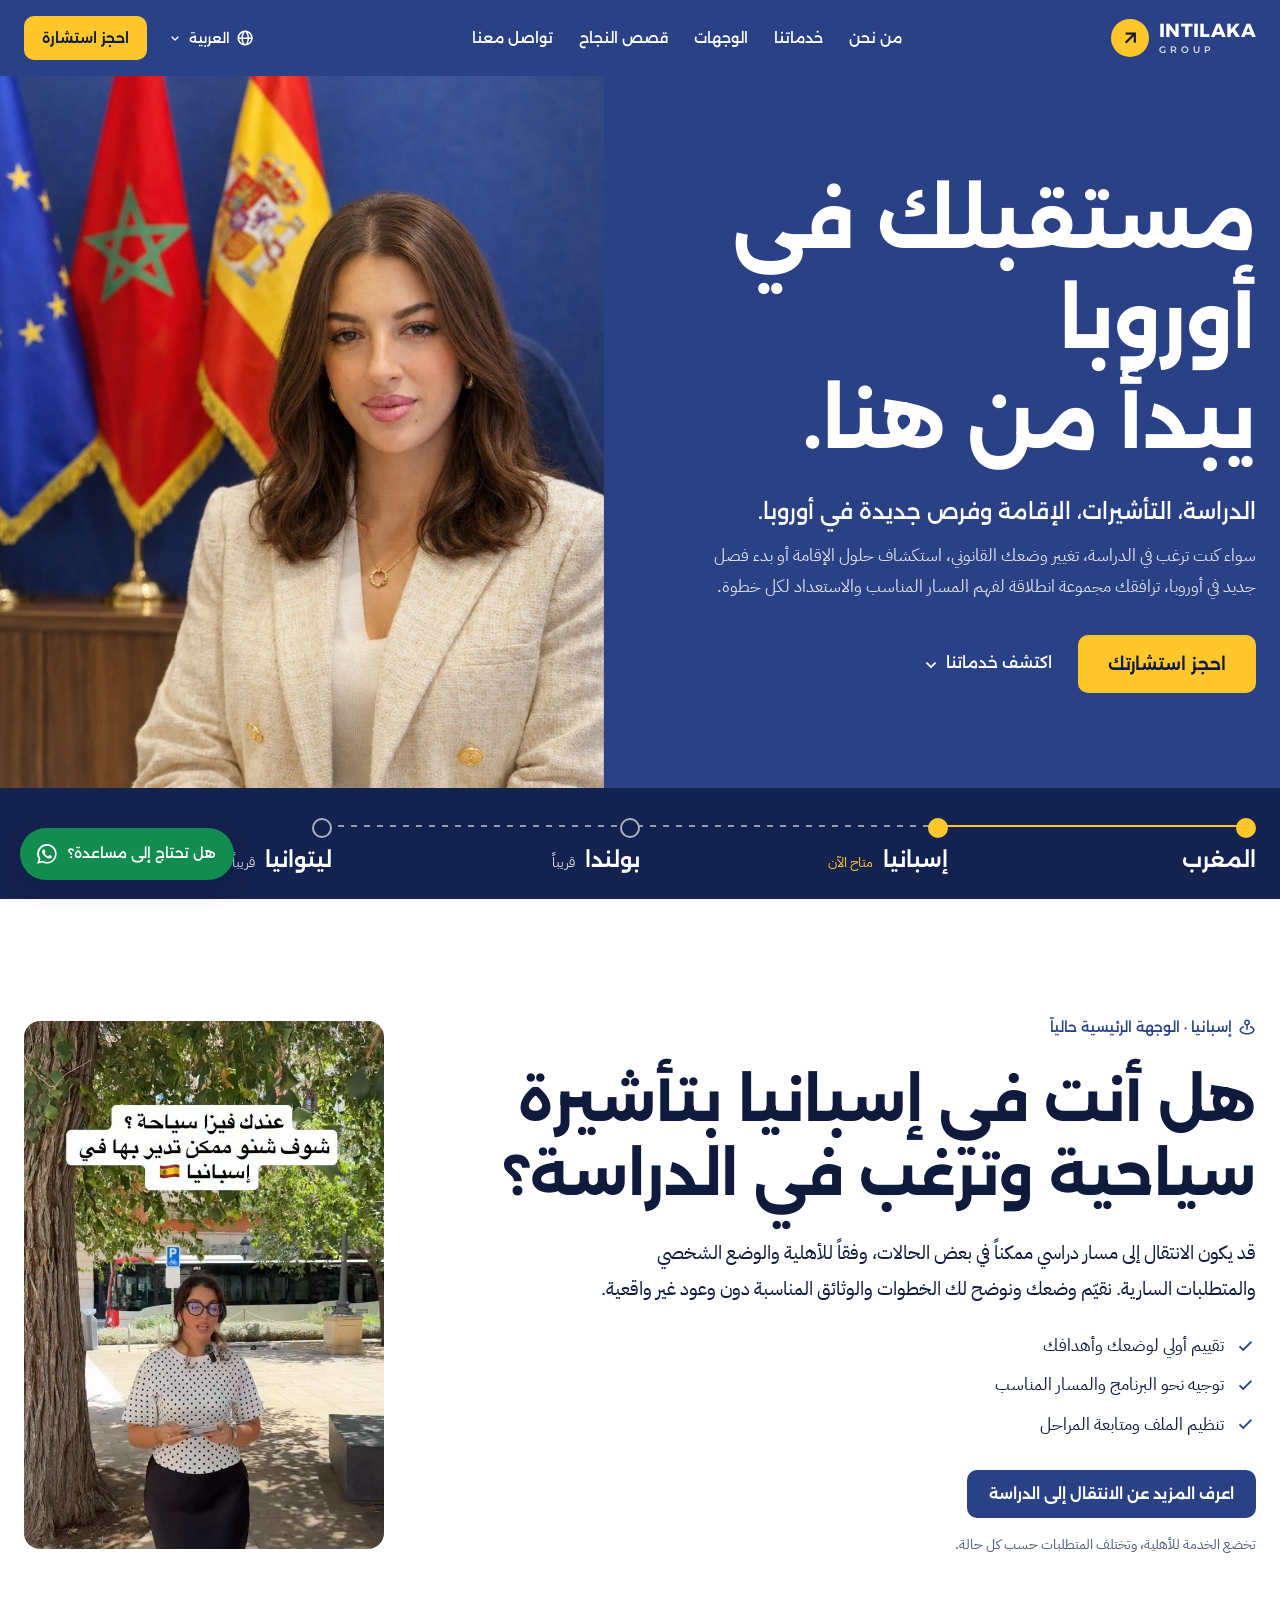
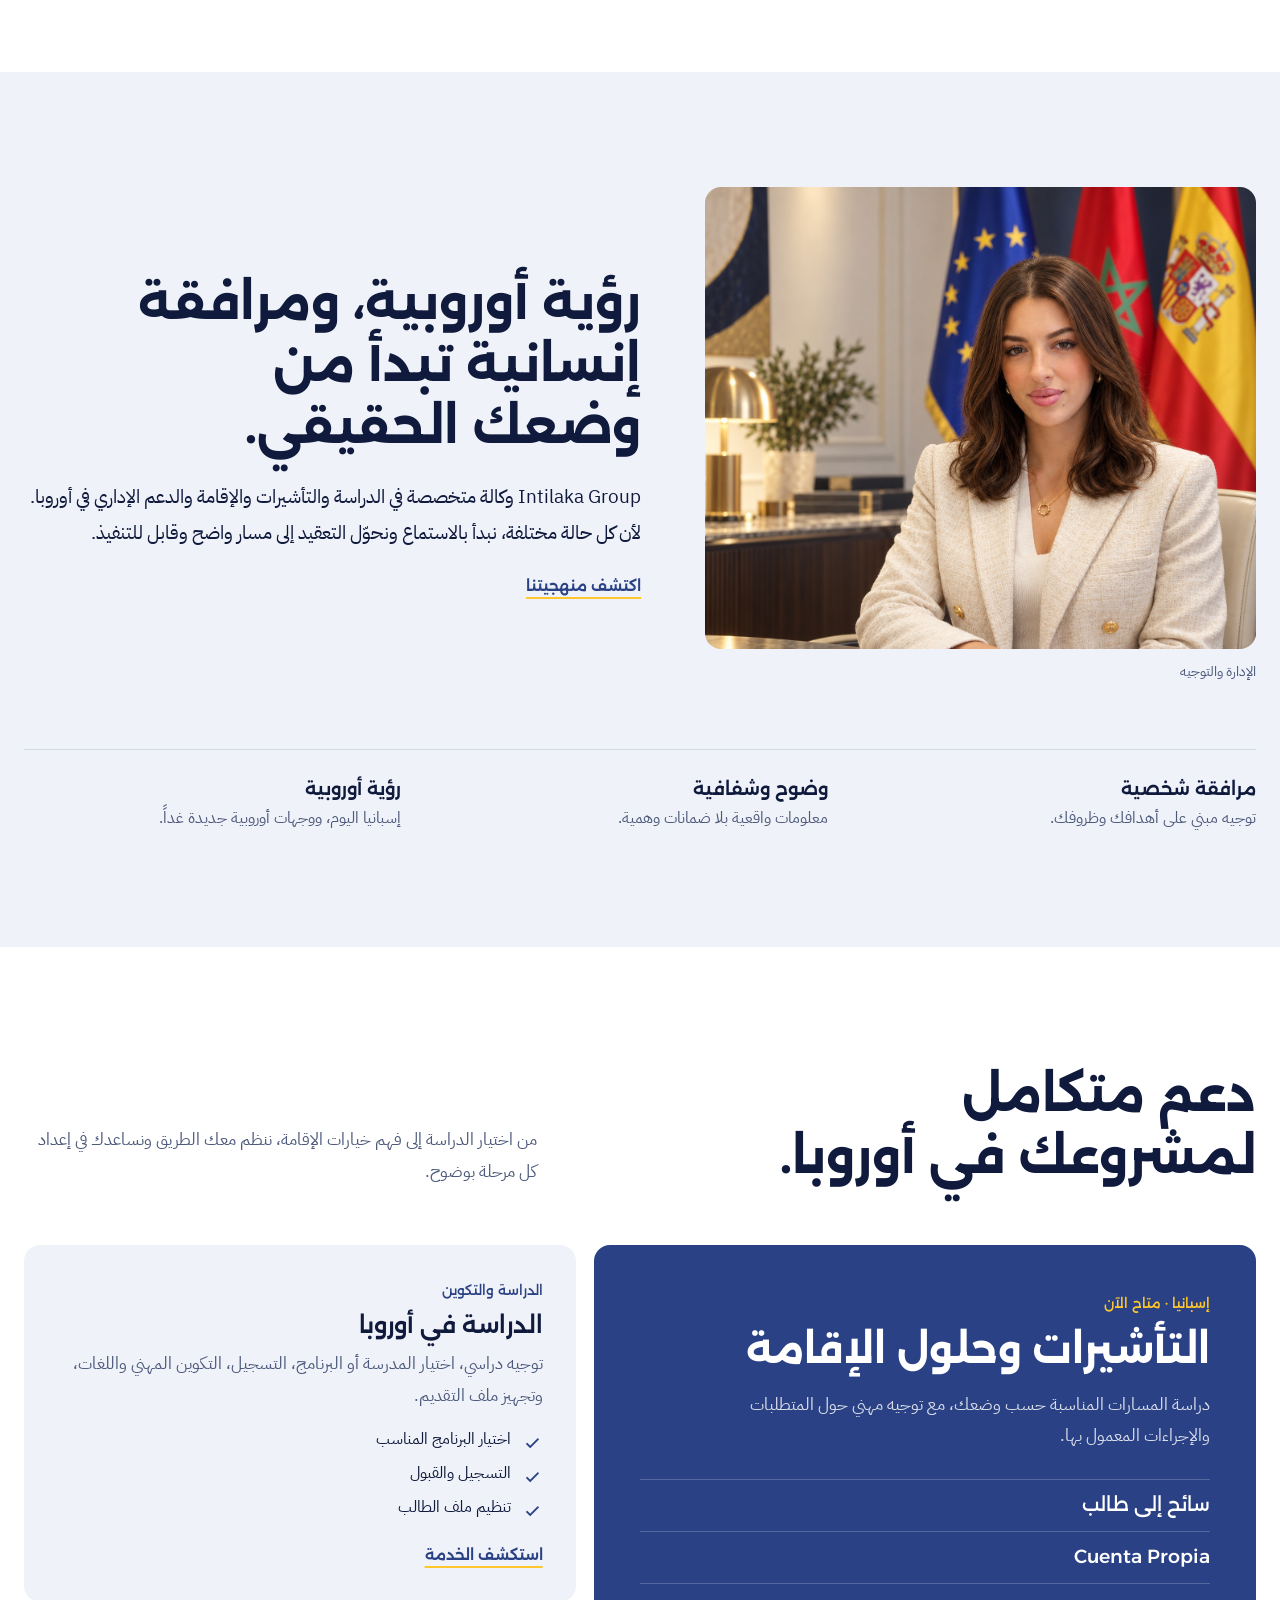
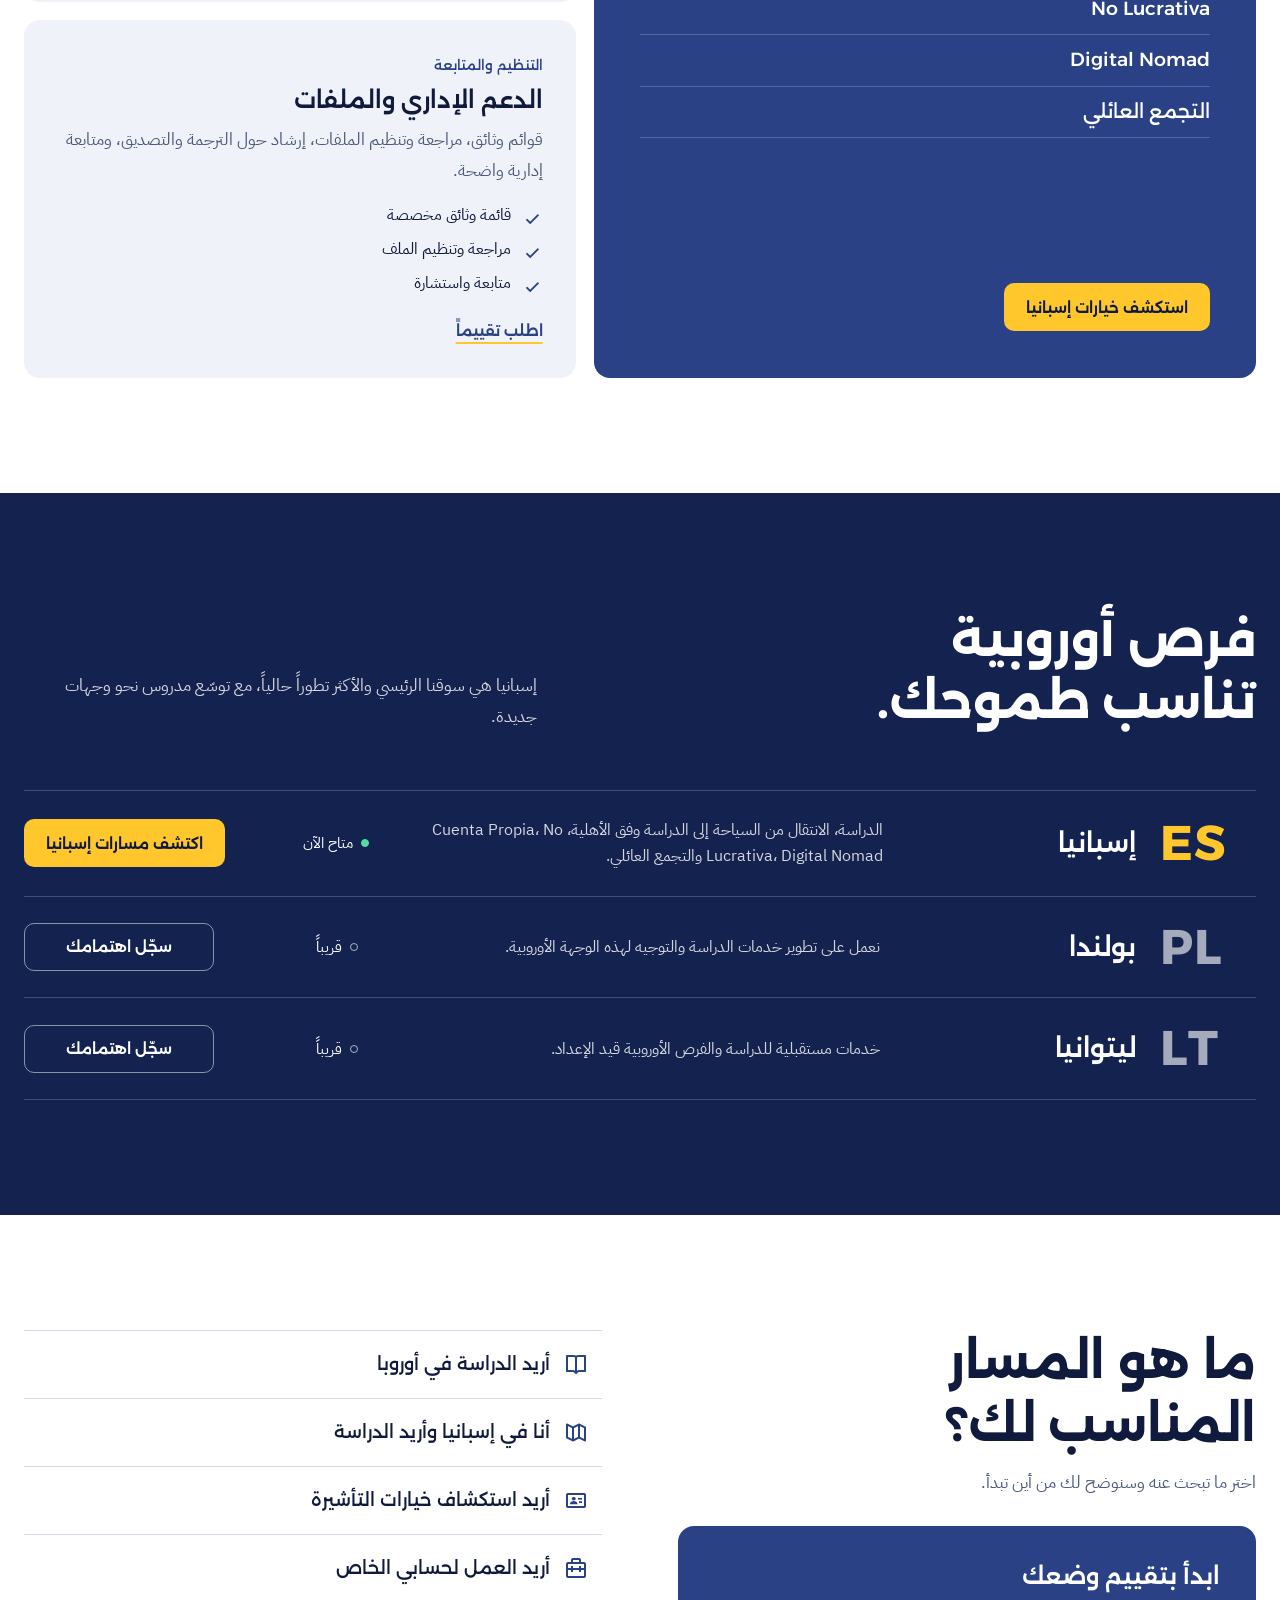
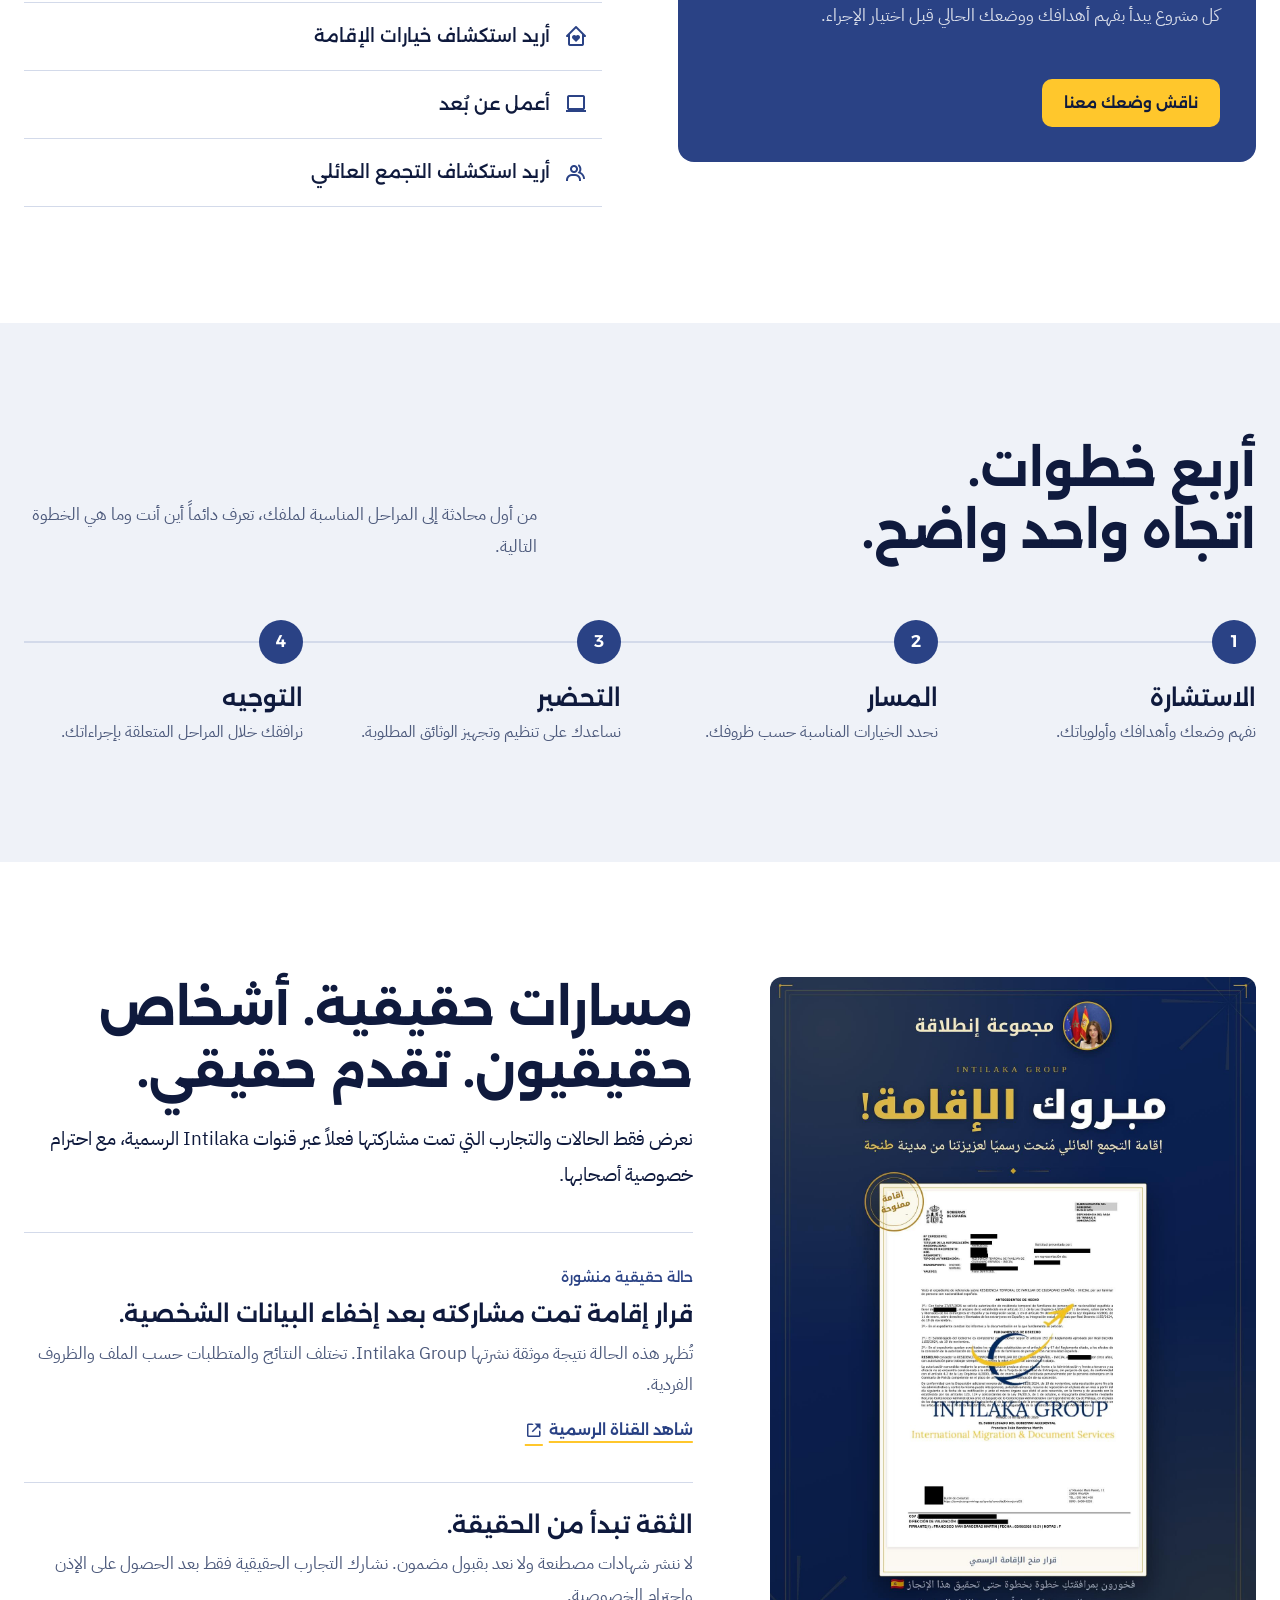
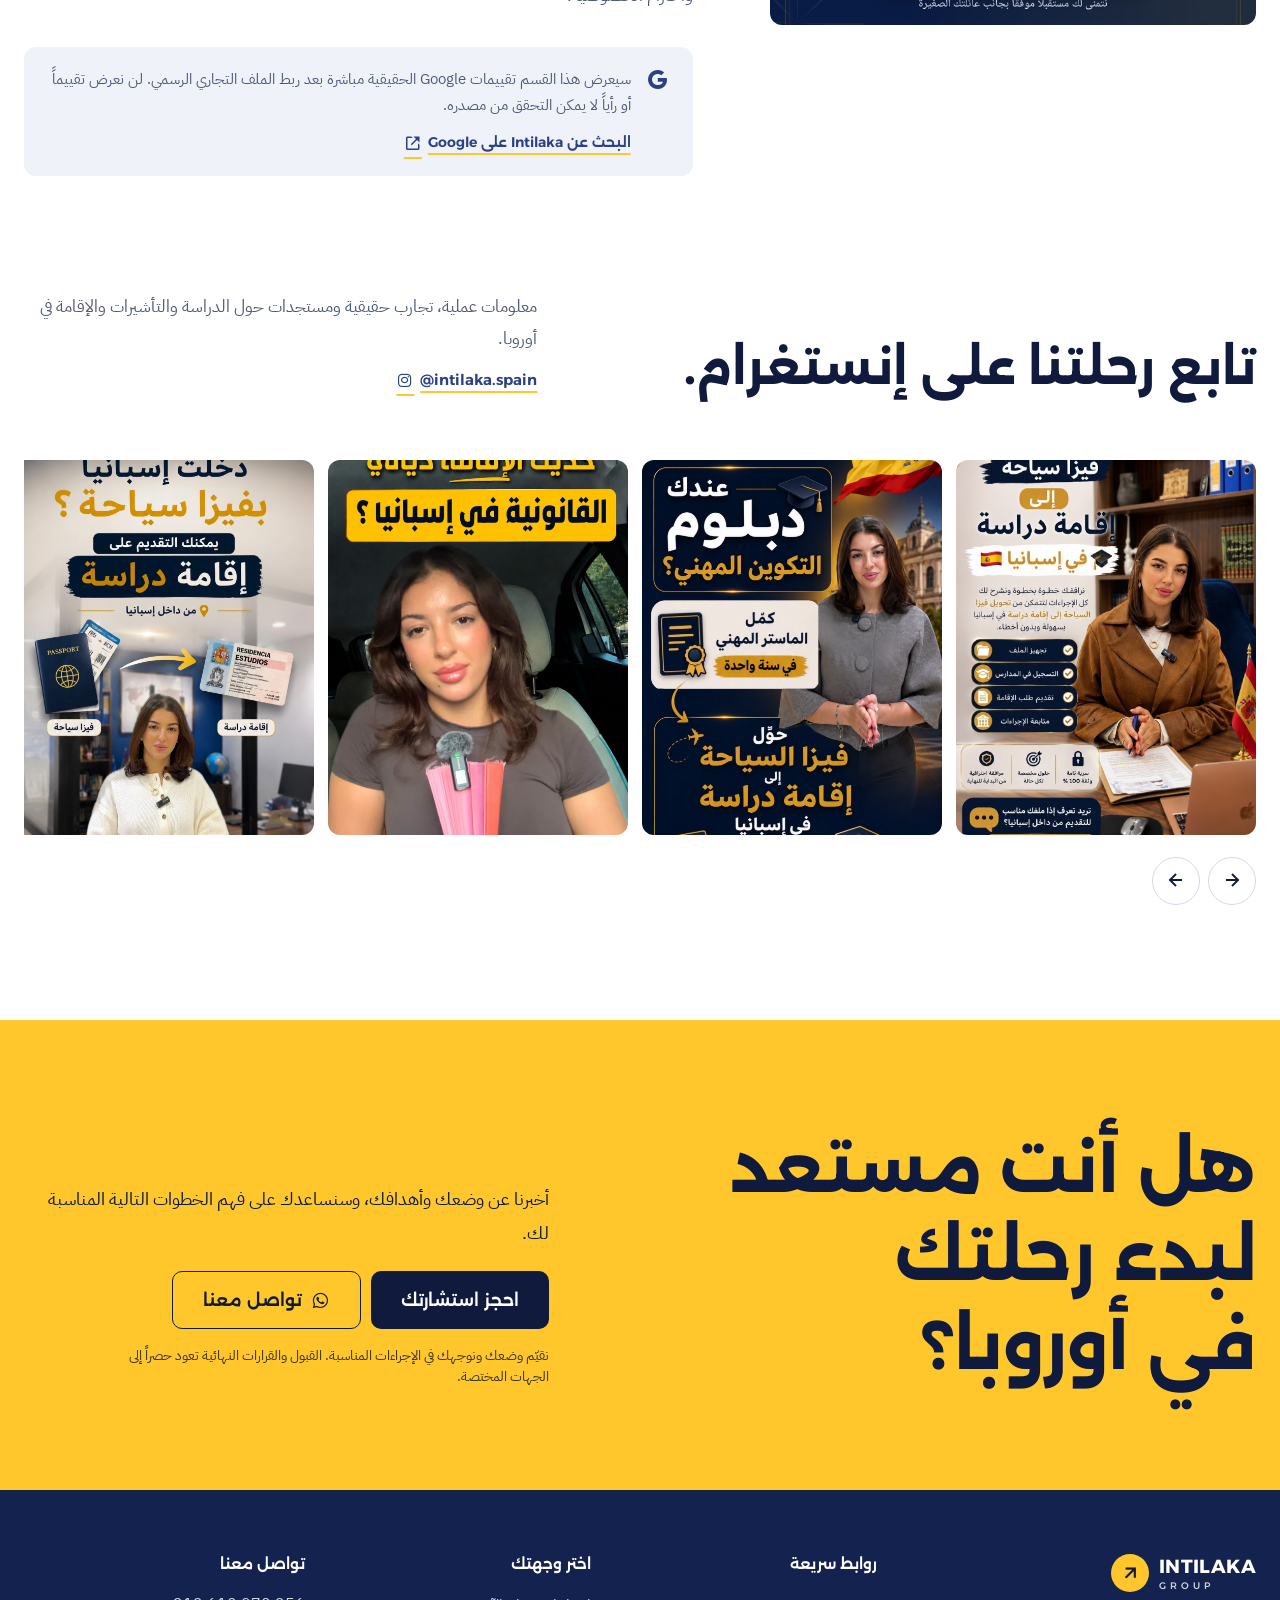
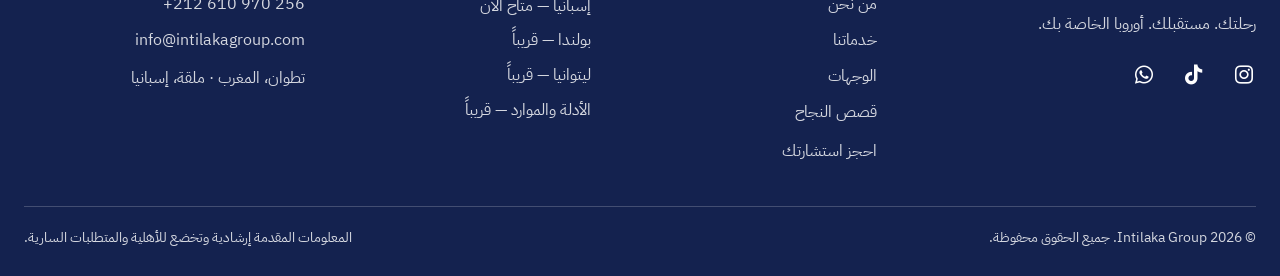
==== commit 05408dde: "Adresse e-mail de contact : info@intilakagroup.com Co-Authored-By: Claude Opus 5.5 <noreply@anthropi" ====
--- a/index.html
+++ b/index.html
@@ -17,7 +17,7 @@
   <link href="https://cdn.jsdelivr.net/npm/boxicons@2.1.4/css/boxicons.min.css" rel="stylesheet">
   <link rel="stylesheet" href="site.css">
   <script type="application/ld+json">
-  {"@context":"https://schema.org","@type":"Organization","name":"Intilaka Group","description":"European education, visa, residency and administrative support agency.","telephone":"+212610970256","email":"intilakagroup@gmail.com","sameAs":["https://www.instagram.com/intilaka.spain/","https://www.tiktok.com/@intilakagroup"]}
+  {"@context":"https://schema.org","@type":"Organization","name":"Intilaka Group","description":"European education, visa, residency and administrative support agency.","telephone":"+212610970256","email":"info@intilakagroup.com","sameAs":["https://www.instagram.com/intilaka.spain/","https://www.tiktok.com/@intilakagroup"]}
   </script>
 </head>
 <body>
@@ -311,7 +311,7 @@
       <div class="footer-brand-col"><a class="brand" href="#home"><span class="brand-symbol"><i class="bx bx-up-arrow-alt"></i></span><span class="brand-word">INTILAKA<small>GROUP</small></span></a><p data-i18n="footerTagline">رحلتك. مستقبلك. أوروبا الخاصة بك.</p><div class="social-links"><a href="https://www.instagram.com/intilaka.spain/" target="_blank" rel="noreferrer" aria-label="Instagram"><i class="bx bxl-instagram"></i></a><a href="https://www.tiktok.com/@intilakagroup" target="_blank" rel="noreferrer" aria-label="TikTok"><i class="bx bxl-tiktok"></i></a><a href="https://wa.me/212610970256" target="_blank" rel="noreferrer" aria-label="WhatsApp"><i class="bx bxl-whatsapp"></i></a></div></div>
       <div><h3 data-i18n="quickLinks">روابط سريعة</h3><a href="#about" data-i18n="navAbout">من نحن</a><a href="#services" data-i18n="navServices">خدماتنا</a><a href="#destinations" data-i18n="navDestinations">الوجهات</a><a href="#stories" data-i18n="navStories">قصص النجاح</a><button type="button" data-open-booking data-service="general" data-i18n="bookConsultation">احجز استشارتك</button></div>
       <div><h3 data-i18n="destinationsLabel">اختر وجهتك</h3><span data-i18n="spainAvailable">إسبانيا — متاح الآن</span><span data-i18n="polandSoon">بولندا — قريباً</span><span data-i18n="lithuaniaSoon">ليتوانيا — قريباً</span><span data-i18n="guidesSoon">الأدلة والموارد — قريباً</span></div>
-      <div><h3 data-i18n="navContact">تواصل معنا</h3><a href="tel:+212610970256" dir="ltr">+212 610 970 256</a><a href="mailto:intilakagroup@gmail.com">intilakagroup@gmail.com</a><span data-i18n="offices">تطوان، المغرب · ملقة، إسبانيا</span></div>
+      <div><h3 data-i18n="navContact">تواصل معنا</h3><a href="tel:+212610970256" dir="ltr">+212 610 970 256</a><a href="mailto:info@intilakagroup.com">info@intilakagroup.com</a><span data-i18n="offices">تطوان، المغرب · ملقة، إسبانيا</span></div>
     </div>
     <div class="shell footer-bottom"><span>© 2026 Intilaka Group. <span data-i18n="rights">جميع الحقوق محفوظة.</span></span><span data-i18n="legalNotice">المعلومات المقدمة إرشادية وتخضع للأهلية والمتطلبات السارية.</span></div>
   </footer>
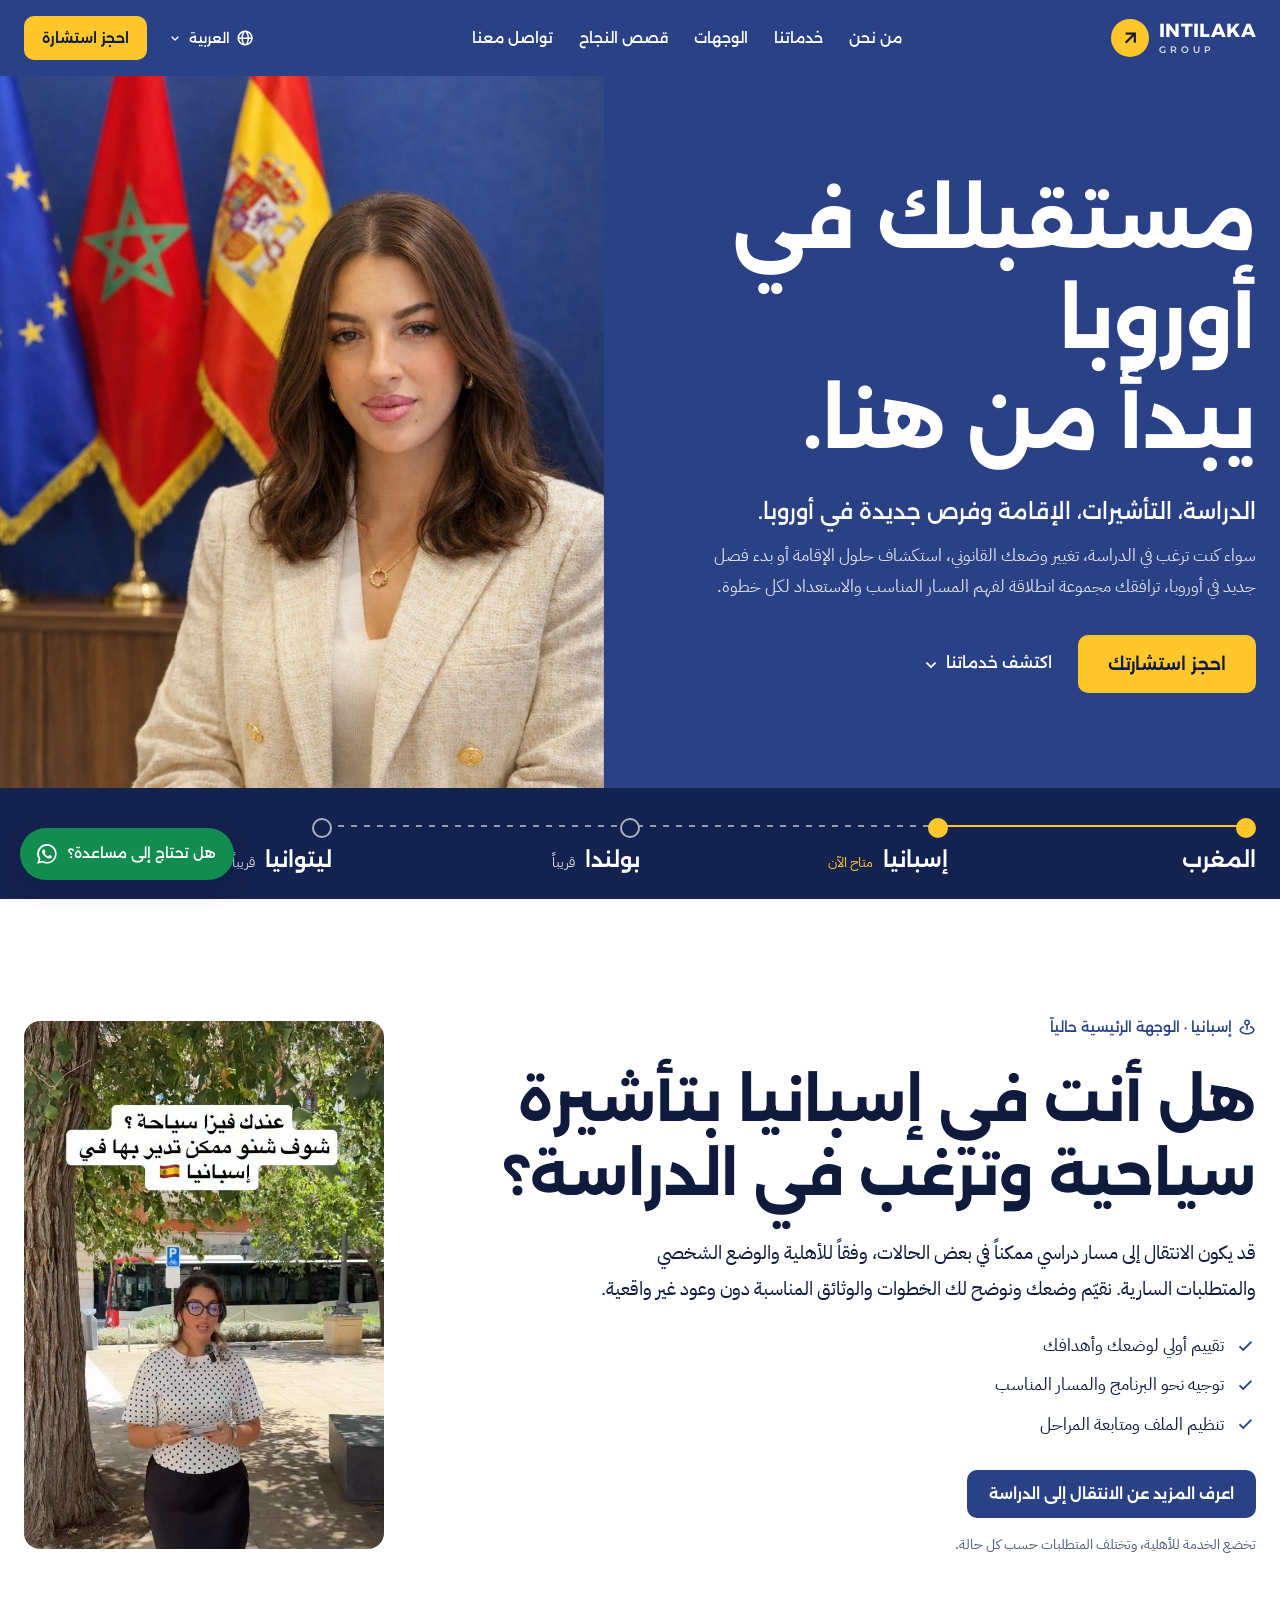
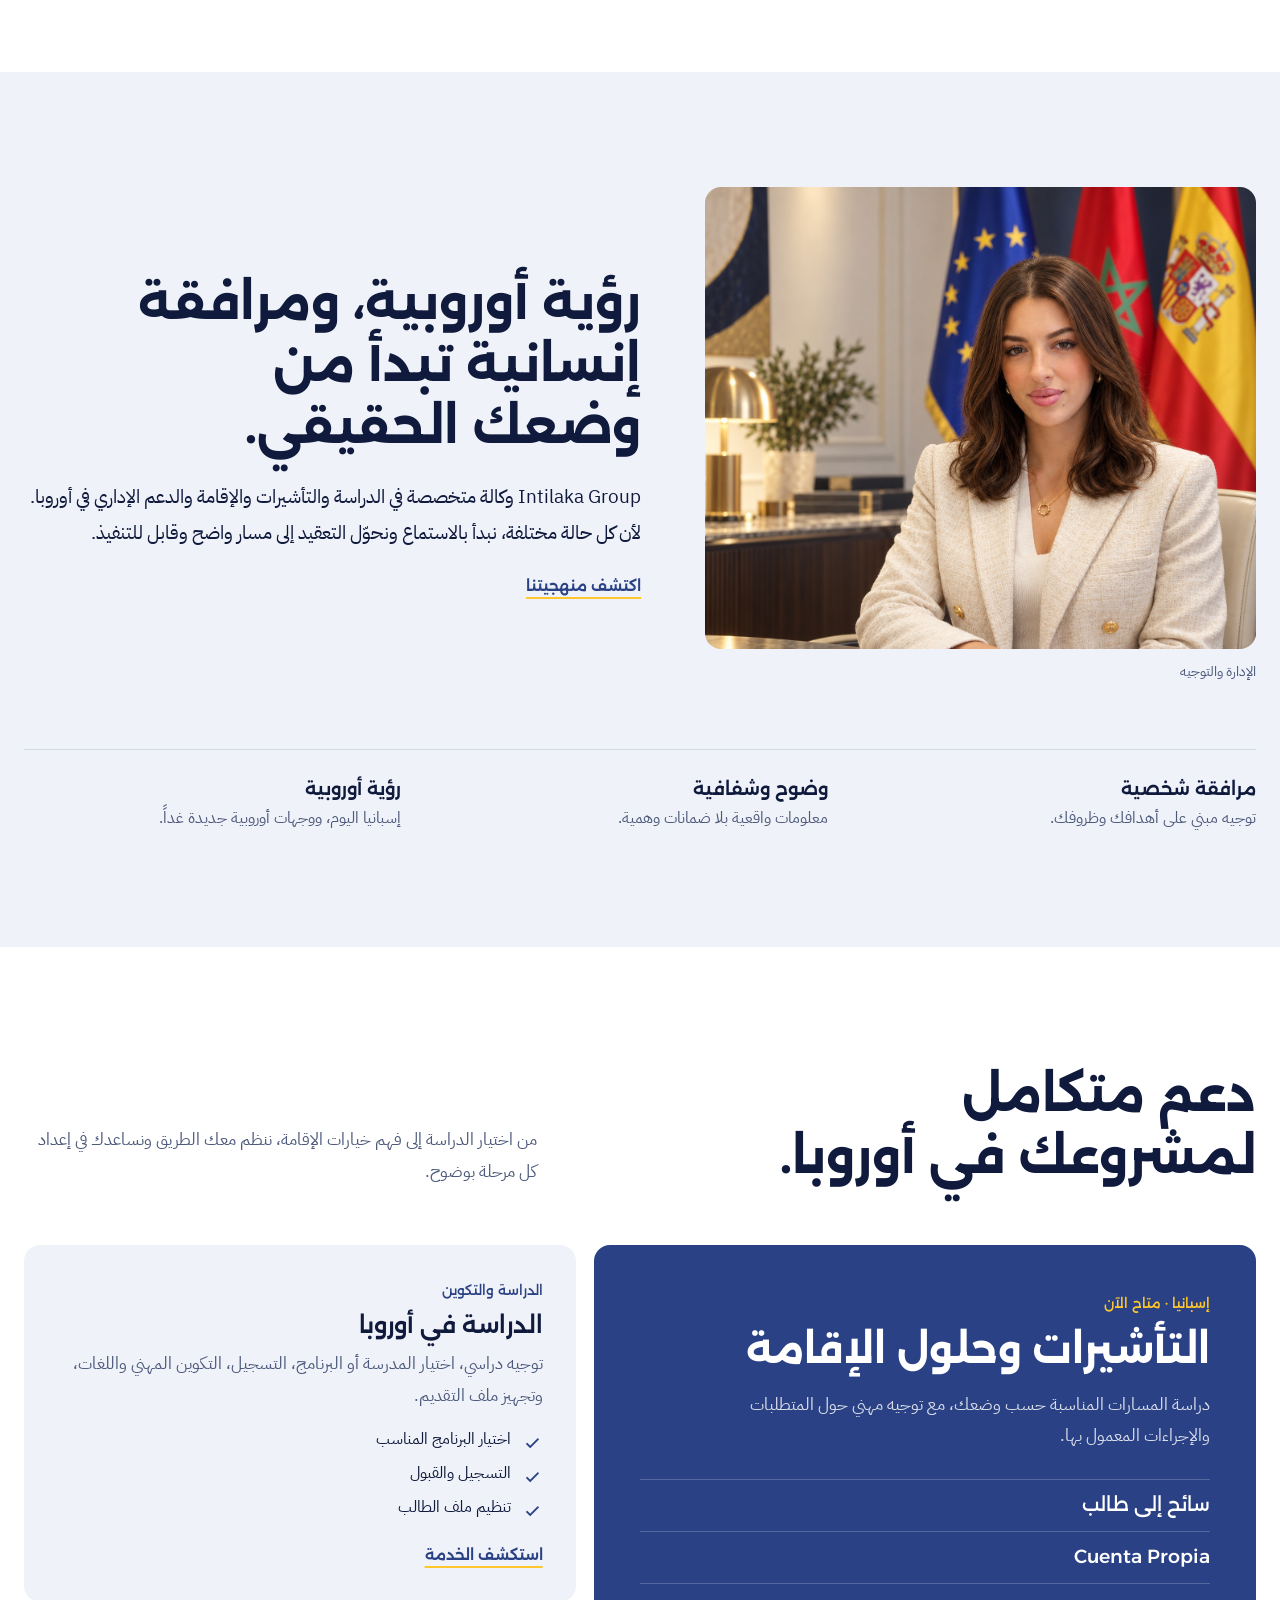
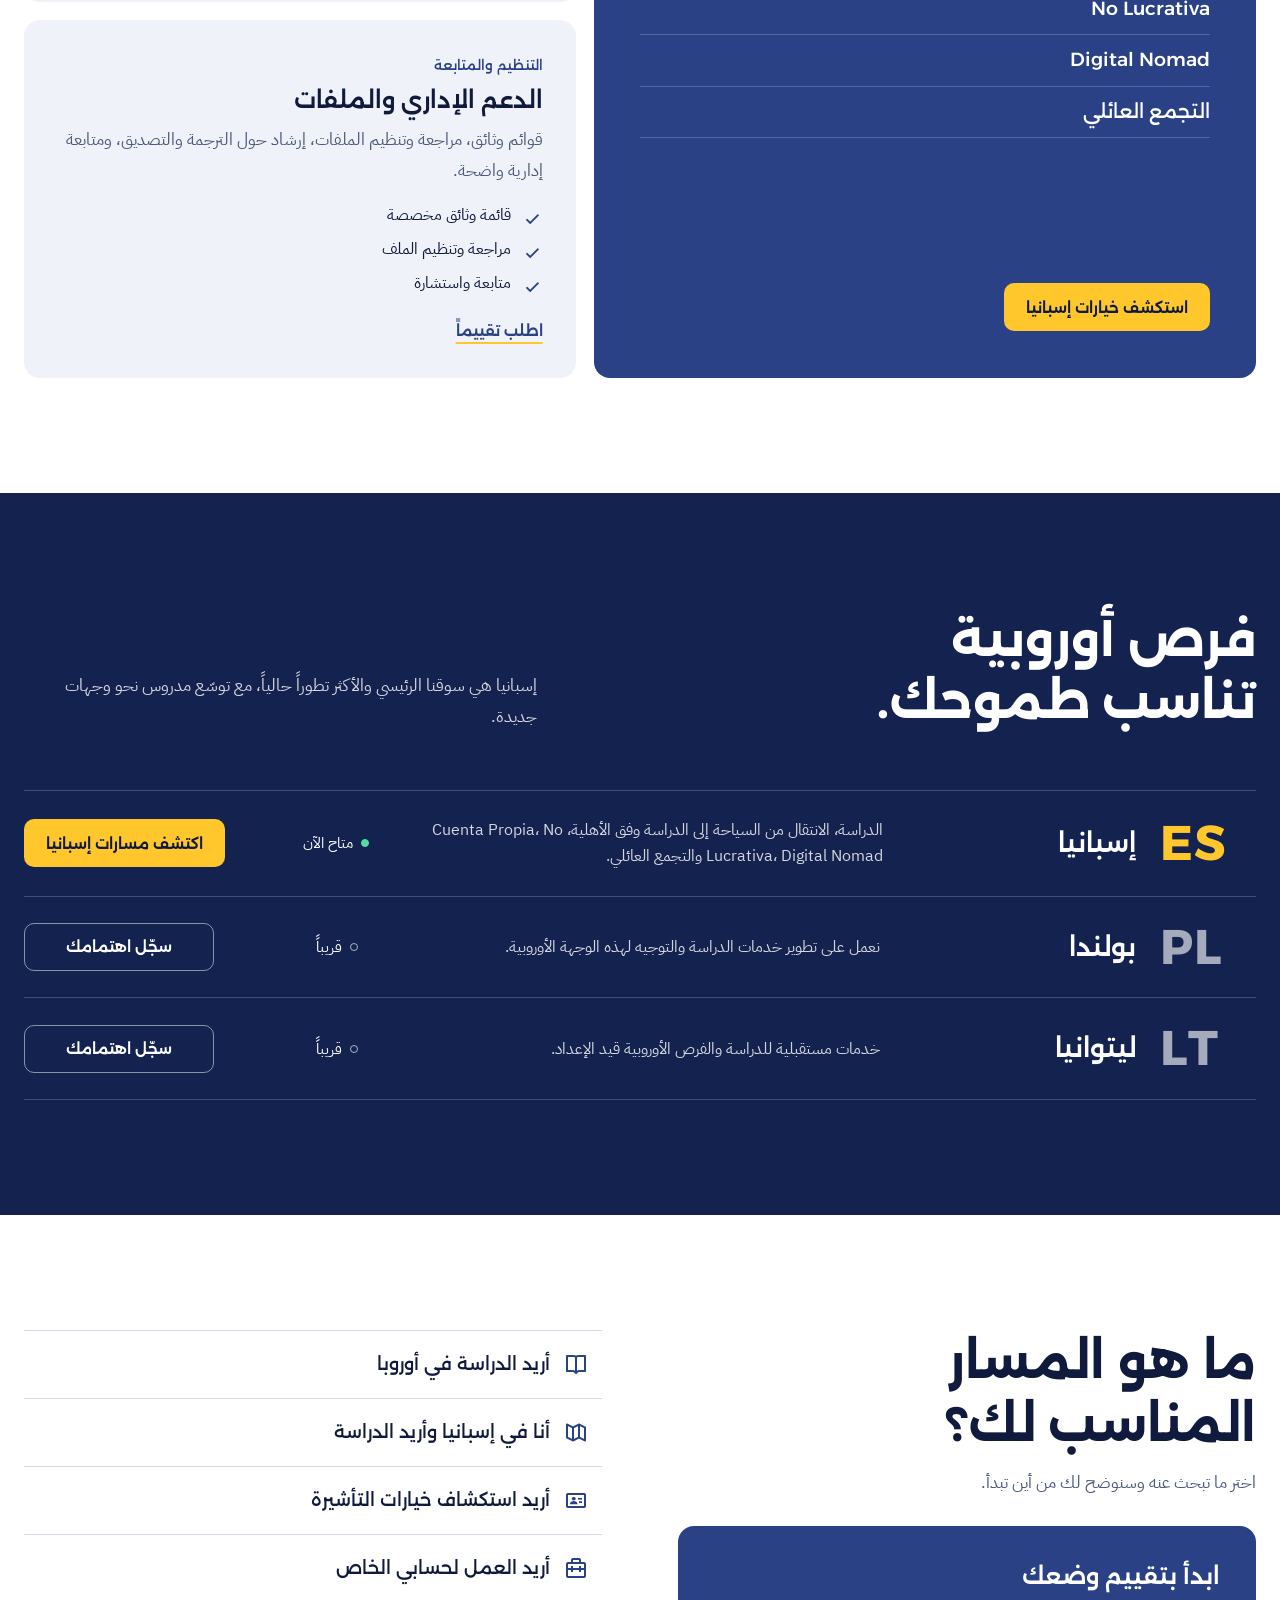
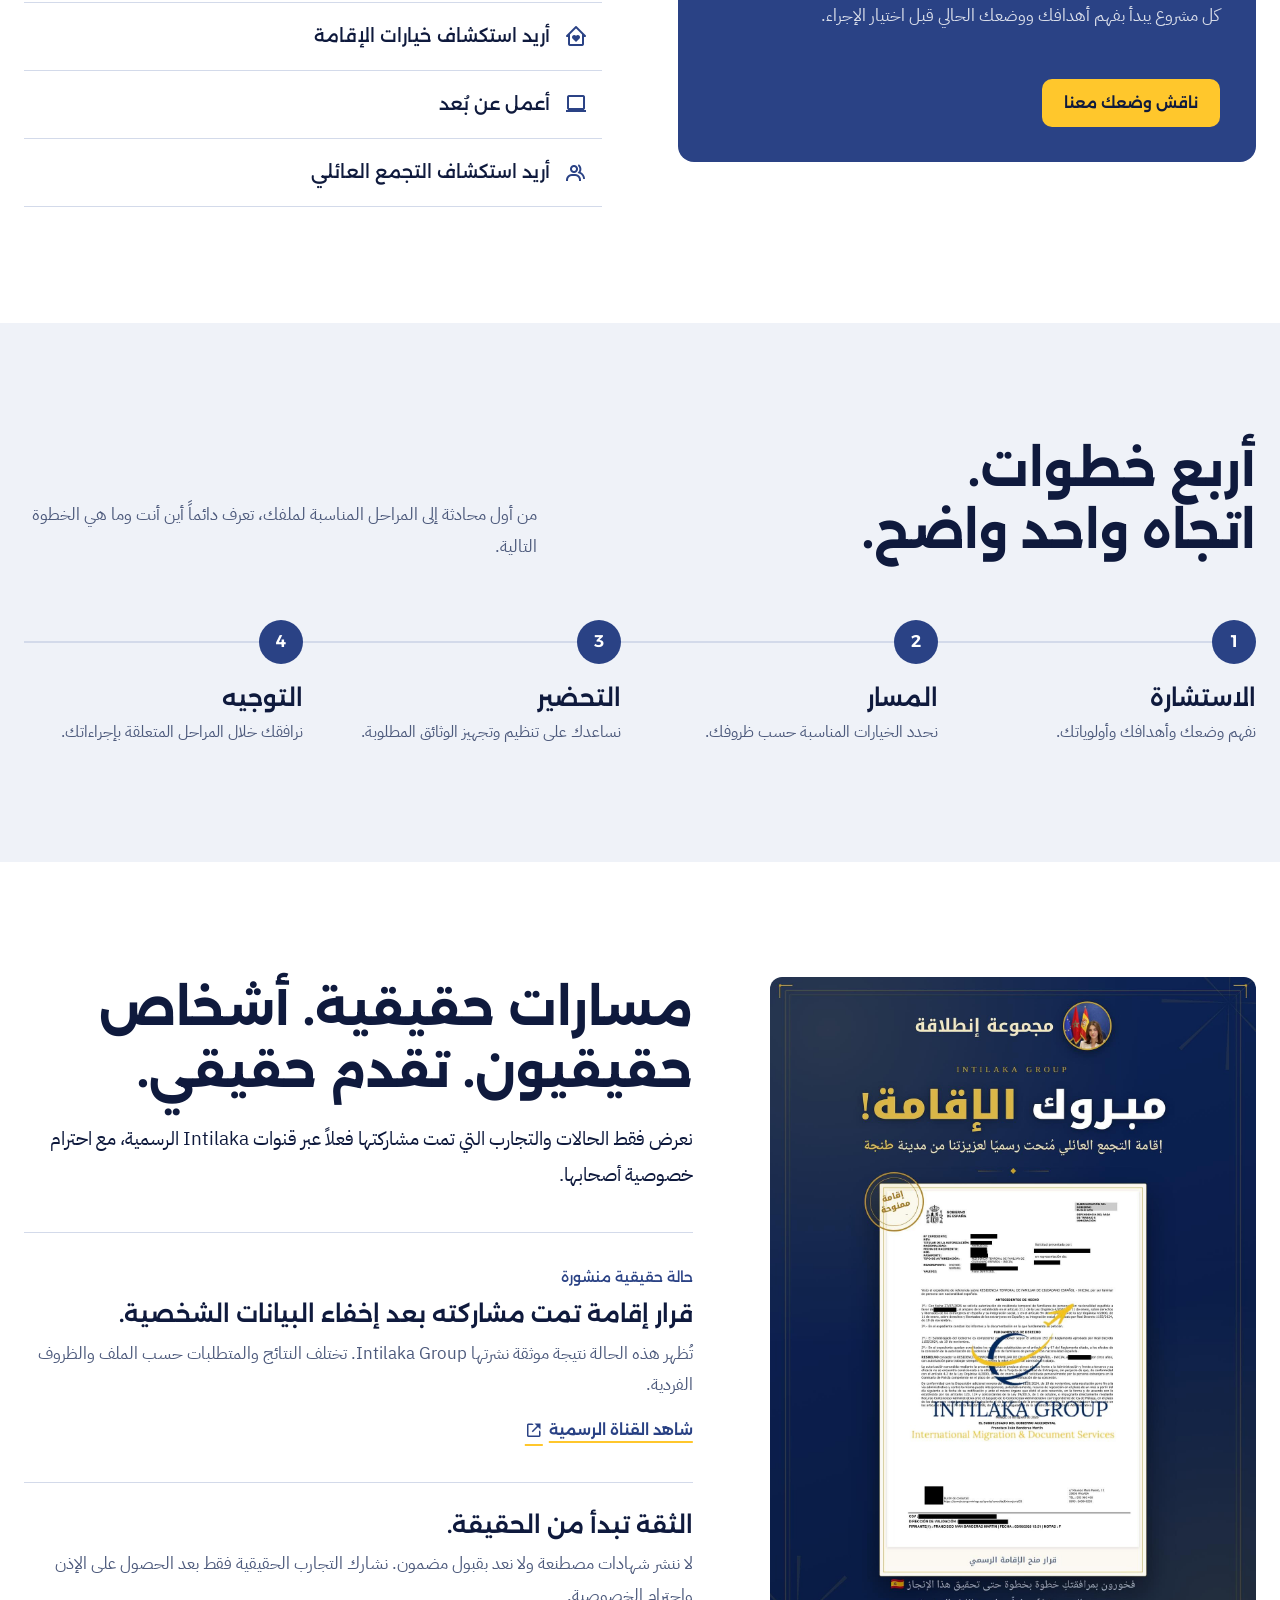
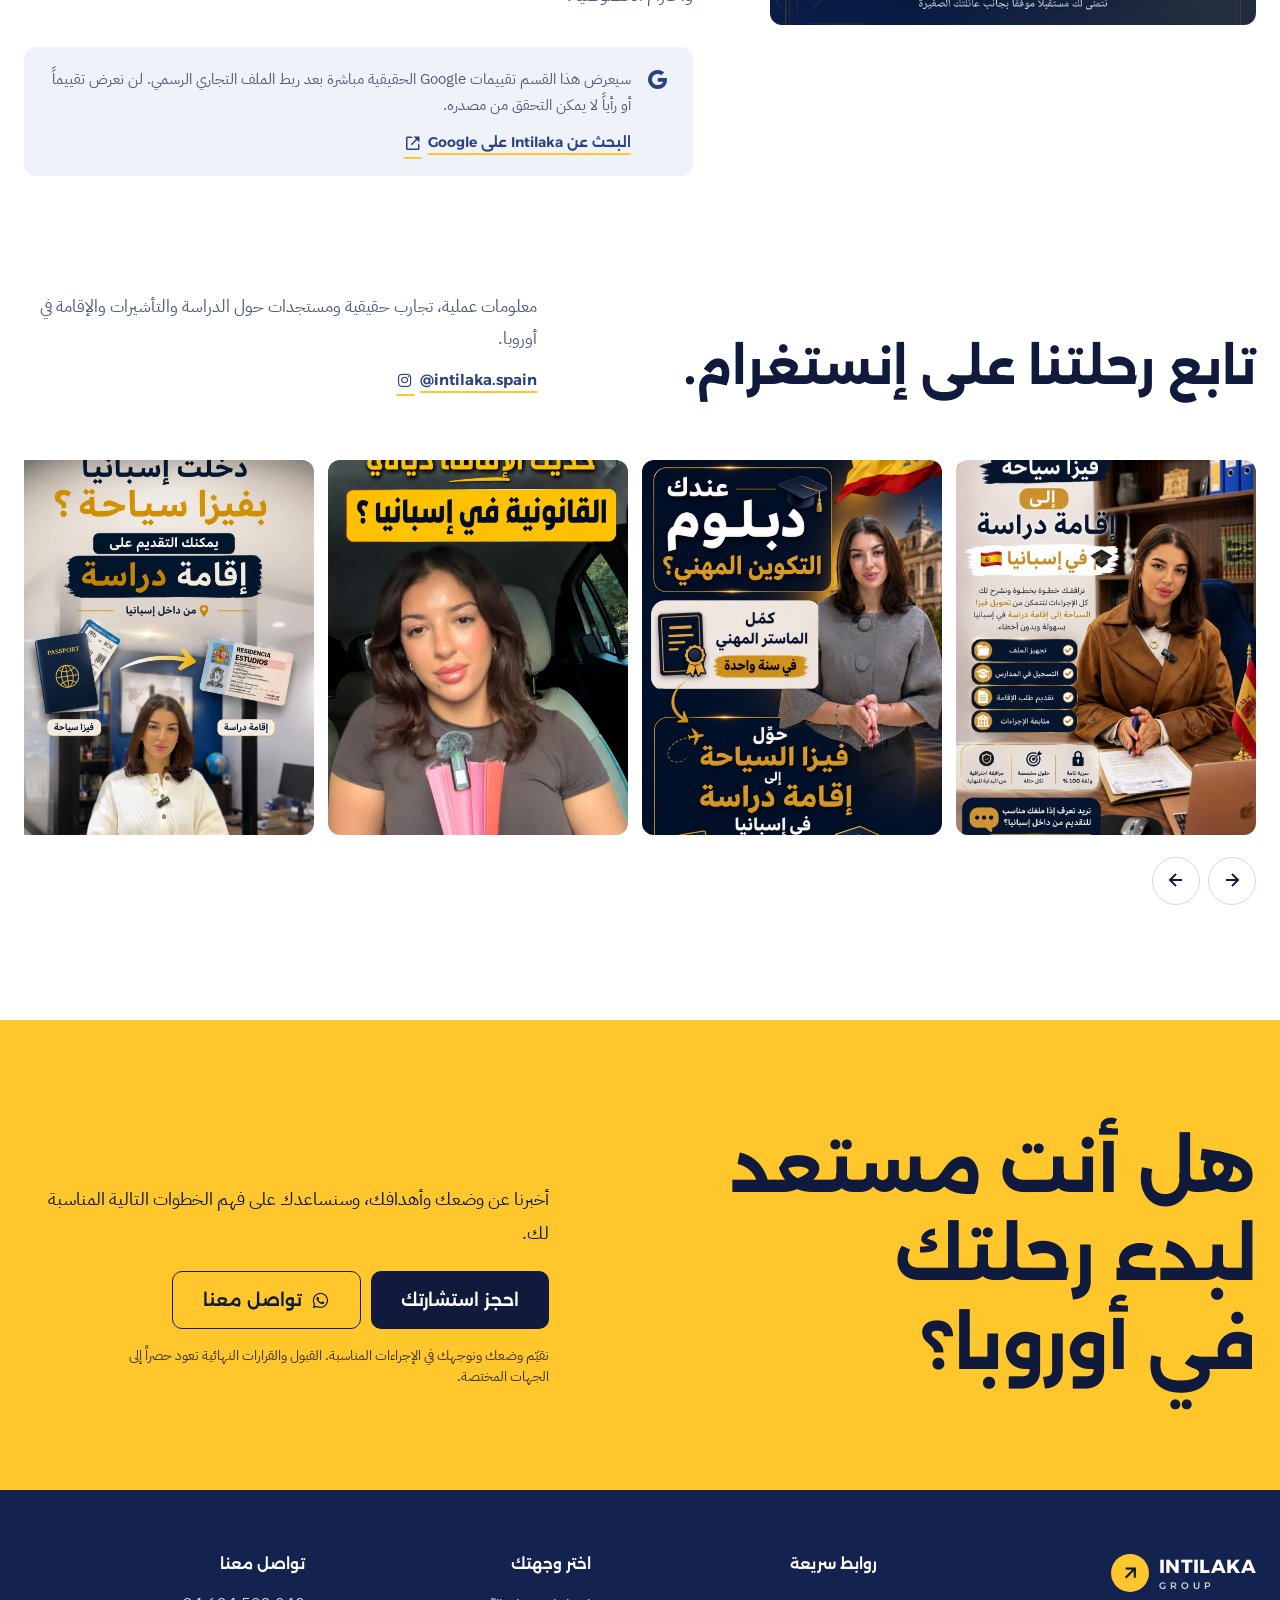
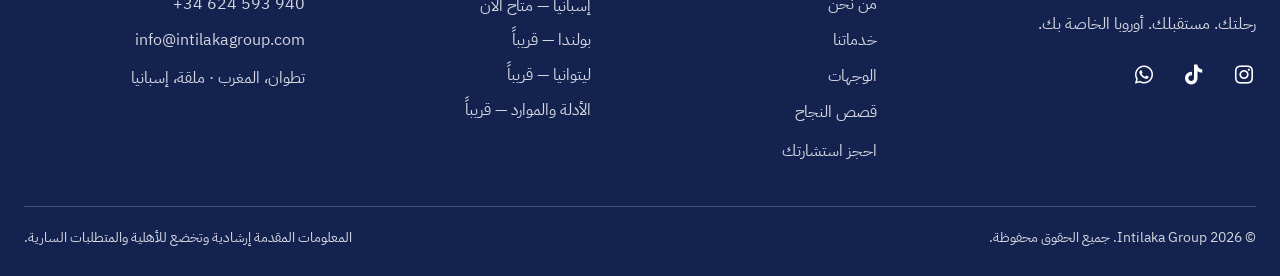
==== commit 6c7a4dd6: "Nouveau numéro WhatsApp et téléphone : +34 624 593 940 Co-Authored-By: Claude Opus 5.5 <noreply@anth" ====
--- a/index.html
+++ b/index.html
@@ -17,7 +17,7 @@
   <link href="https://cdn.jsdelivr.net/npm/boxicons@2.1.4/css/boxicons.min.css" rel="stylesheet">
   <link rel="stylesheet" href="site.css">
   <script type="application/ld+json">
-  {"@context":"https://schema.org","@type":"Organization","name":"Intilaka Group","description":"European education, visa, residency and administrative support agency.","telephone":"+212610970256","email":"info@intilakagroup.com","sameAs":["https://www.instagram.com/intilaka.spain/","https://www.tiktok.com/@intilakagroup"]}
+  {"@context":"https://schema.org","@type":"Organization","name":"Intilaka Group","description":"European education, visa, residency and administrative support agency.","telephone":"+34624593940","email":"info@intilakagroup.com","sameAs":["https://www.instagram.com/intilaka.spain/","https://www.tiktok.com/@intilakagroup"]}
   </script>
 </head>
 <body>
@@ -298,7 +298,7 @@
           <p data-i18n="ctaText">أخبرنا عن وضعك وأهدافك، وسنساعدك على فهم الخطوات التالية المناسبة لك.</p>
           <div class="cta-actions">
             <button class="button button-ink button-large" type="button" data-open-booking data-service="general"><span data-i18n="bookConsultation">احجز استشارتك</span></button>
-            <a class="button button-outline-ink button-large" href="https://wa.me/212610970256" target="_blank" rel="noreferrer"><i class="bx bxl-whatsapp"></i><span data-i18n="contactUs">تواصل معنا</span></a>
+            <a class="button button-outline-ink button-large" href="https://wa.me/34624593940" target="_blank" rel="noreferrer"><i class="bx bxl-whatsapp"></i><span data-i18n="contactUs">تواصل معنا</span></a>
           </div>
           <small data-i18n="ctaDisclaimer">نقيّم وضعك ونوجهك في الإجراءات المناسبة. القبول والقرارات النهائية تعود حصراً إلى الجهات المختصة.</small>
         </div>
@@ -308,10 +308,10 @@
 
   <footer class="site-footer">
     <div class="shell footer-grid">
-      <div class="footer-brand-col"><a class="brand" href="#home"><span class="brand-symbol"><i class="bx bx-up-arrow-alt"></i></span><span class="brand-word">INTILAKA<small>GROUP</small></span></a><p data-i18n="footerTagline">رحلتك. مستقبلك. أوروبا الخاصة بك.</p><div class="social-links"><a href="https://www.instagram.com/intilaka.spain/" target="_blank" rel="noreferrer" aria-label="Instagram"><i class="bx bxl-instagram"></i></a><a href="https://www.tiktok.com/@intilakagroup" target="_blank" rel="noreferrer" aria-label="TikTok"><i class="bx bxl-tiktok"></i></a><a href="https://wa.me/212610970256" target="_blank" rel="noreferrer" aria-label="WhatsApp"><i class="bx bxl-whatsapp"></i></a></div></div>
+      <div class="footer-brand-col"><a class="brand" href="#home"><span class="brand-symbol"><i class="bx bx-up-arrow-alt"></i></span><span class="brand-word">INTILAKA<small>GROUP</small></span></a><p data-i18n="footerTagline">رحلتك. مستقبلك. أوروبا الخاصة بك.</p><div class="social-links"><a href="https://www.instagram.com/intilaka.spain/" target="_blank" rel="noreferrer" aria-label="Instagram"><i class="bx bxl-instagram"></i></a><a href="https://www.tiktok.com/@intilakagroup" target="_blank" rel="noreferrer" aria-label="TikTok"><i class="bx bxl-tiktok"></i></a><a href="https://wa.me/34624593940" target="_blank" rel="noreferrer" aria-label="WhatsApp"><i class="bx bxl-whatsapp"></i></a></div></div>
       <div><h3 data-i18n="quickLinks">روابط سريعة</h3><a href="#about" data-i18n="navAbout">من نحن</a><a href="#services" data-i18n="navServices">خدماتنا</a><a href="#destinations" data-i18n="navDestinations">الوجهات</a><a href="#stories" data-i18n="navStories">قصص النجاح</a><button type="button" data-open-booking data-service="general" data-i18n="bookConsultation">احجز استشارتك</button></div>
       <div><h3 data-i18n="destinationsLabel">اختر وجهتك</h3><span data-i18n="spainAvailable">إسبانيا — متاح الآن</span><span data-i18n="polandSoon">بولندا — قريباً</span><span data-i18n="lithuaniaSoon">ليتوانيا — قريباً</span><span data-i18n="guidesSoon">الأدلة والموارد — قريباً</span></div>
-      <div><h3 data-i18n="navContact">تواصل معنا</h3><a href="tel:+212610970256" dir="ltr">+212 610 970 256</a><a href="mailto:info@intilakagroup.com">info@intilakagroup.com</a><span data-i18n="offices">تطوان، المغرب · ملقة، إسبانيا</span></div>
+      <div><h3 data-i18n="navContact">تواصل معنا</h3><a href="tel:+34624593940" dir="ltr">+34 624 593 940</a><a href="mailto:info@intilakagroup.com">info@intilakagroup.com</a><span data-i18n="offices">تطوان، المغرب · ملقة، إسبانيا</span></div>
     </div>
     <div class="shell footer-bottom"><span>© 2026 Intilaka Group. <span data-i18n="rights">جميع الحقوق محفوظة.</span></span><span data-i18n="legalNotice">المعلومات المقدمة إرشادية وتخضع للأهلية والمتطلبات السارية.</span></div>
   </footer>
@@ -356,9 +356,9 @@
     </div>
   </div>
 
-  <a class="whatsapp-float" href="https://wa.me/212610970256" target="_blank" rel="noreferrer" aria-label="WhatsApp Intilaka Group"><span data-i18n="whatsappHelp">هل تحتاج إلى مساعدة؟</span><i class="bx bxl-whatsapp"></i></a>
+  <a class="whatsapp-float" href="https://wa.me/34624593940" target="_blank" rel="noreferrer" aria-label="WhatsApp Intilaka Group"><span data-i18n="whatsappHelp">هل تحتاج إلى مساعدة؟</span><i class="bx bxl-whatsapp"></i></a>
   <div class="mobile-bar">
-    <a class="mobile-bar-whatsapp" href="https://wa.me/212610970256" target="_blank" rel="noreferrer" aria-label="WhatsApp Intilaka Group"><i class="bx bxl-whatsapp"></i></a>
+    <a class="mobile-bar-whatsapp" href="https://wa.me/34624593940" target="_blank" rel="noreferrer" aria-label="WhatsApp Intilaka Group"><i class="bx bxl-whatsapp"></i></a>
     <button class="button button-star" type="button" data-open-booking data-service="general"><span data-i18n="bookConsultation">احجز استشارتك</span></button>
   </div>
   <script src="site.js"></script>
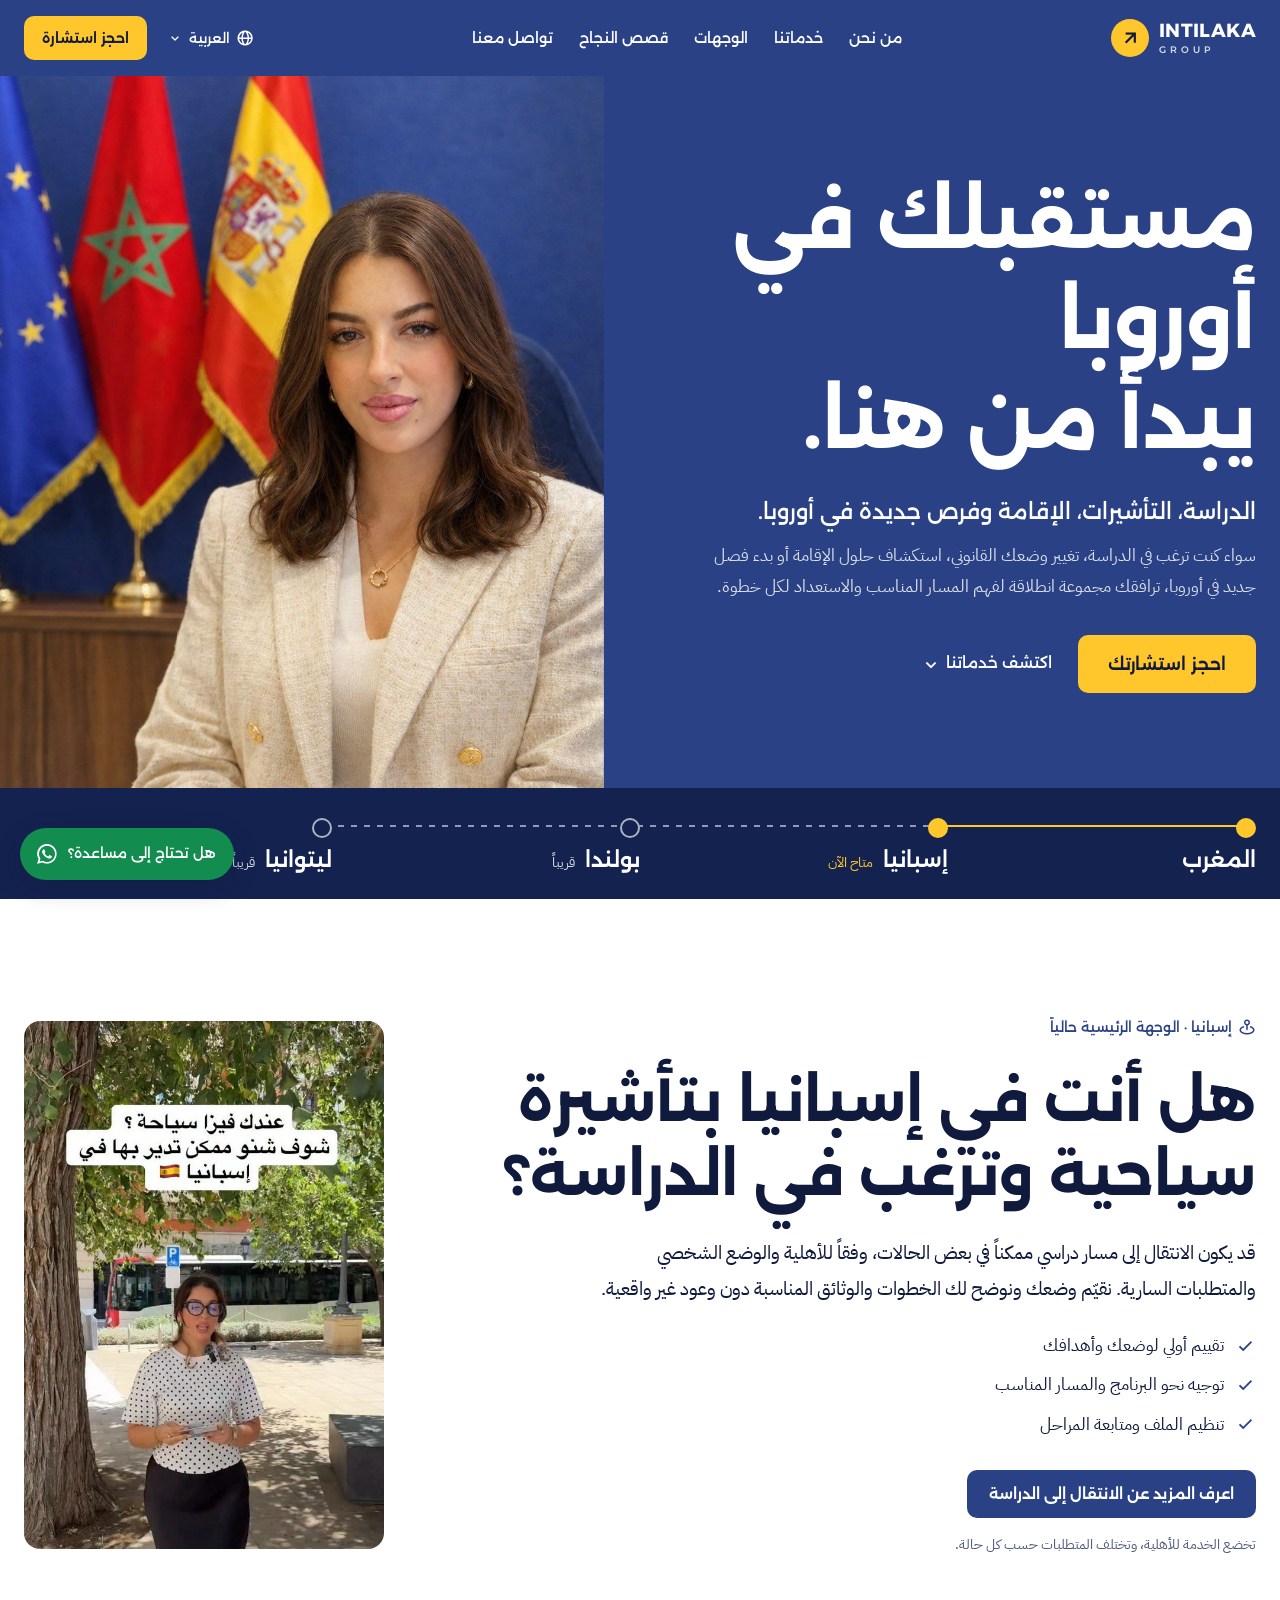
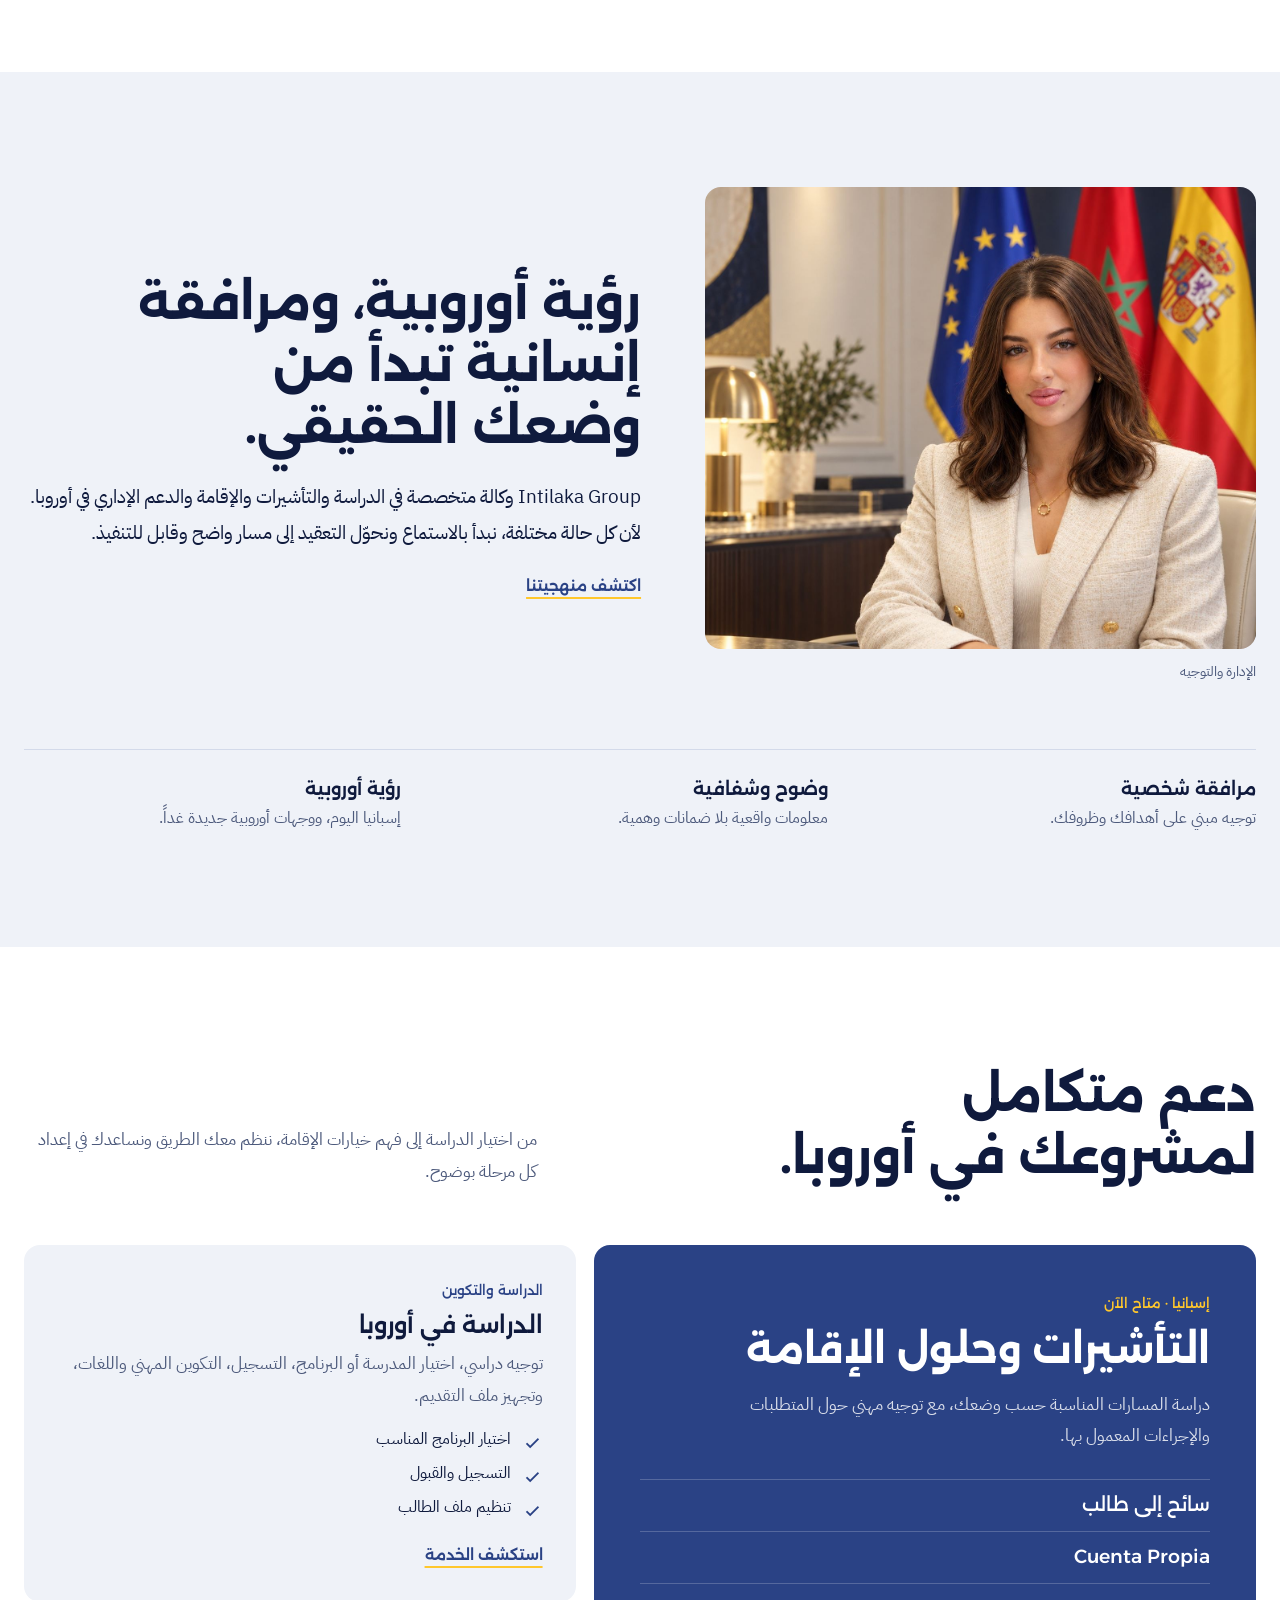
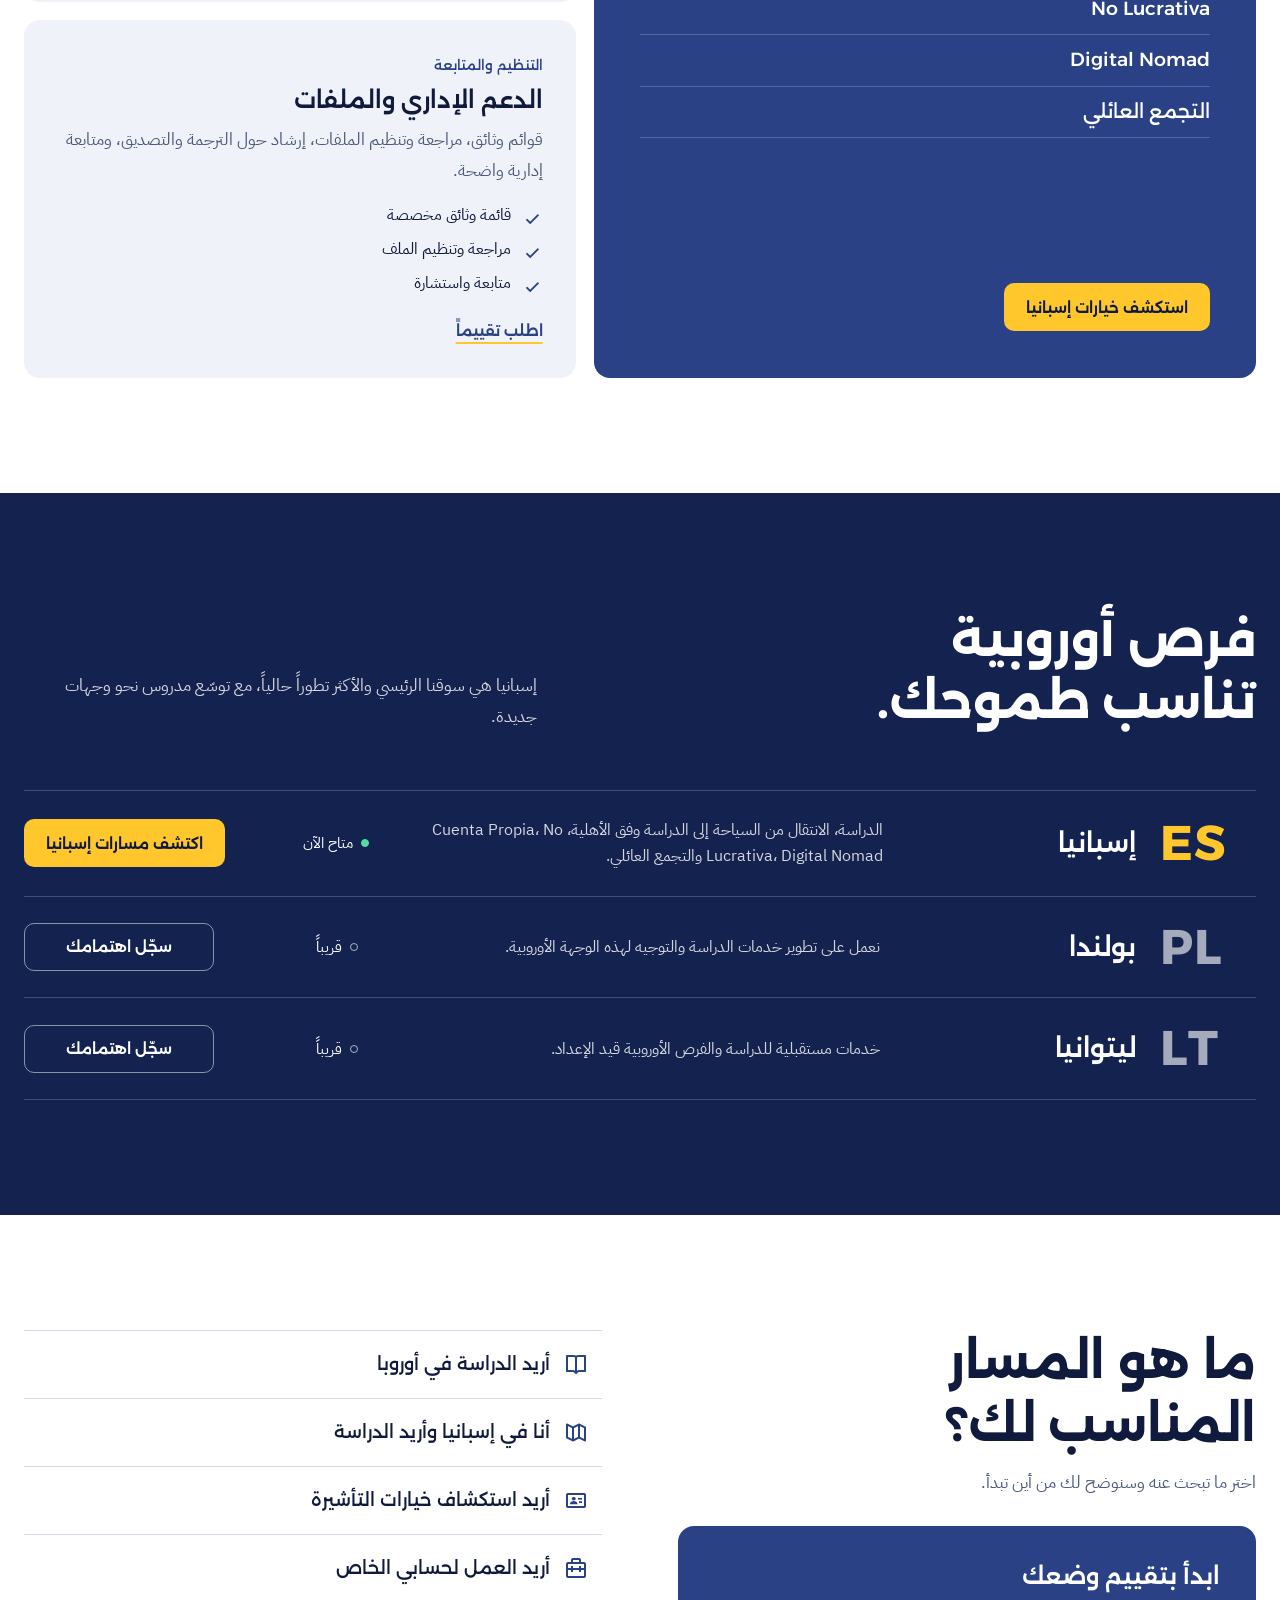
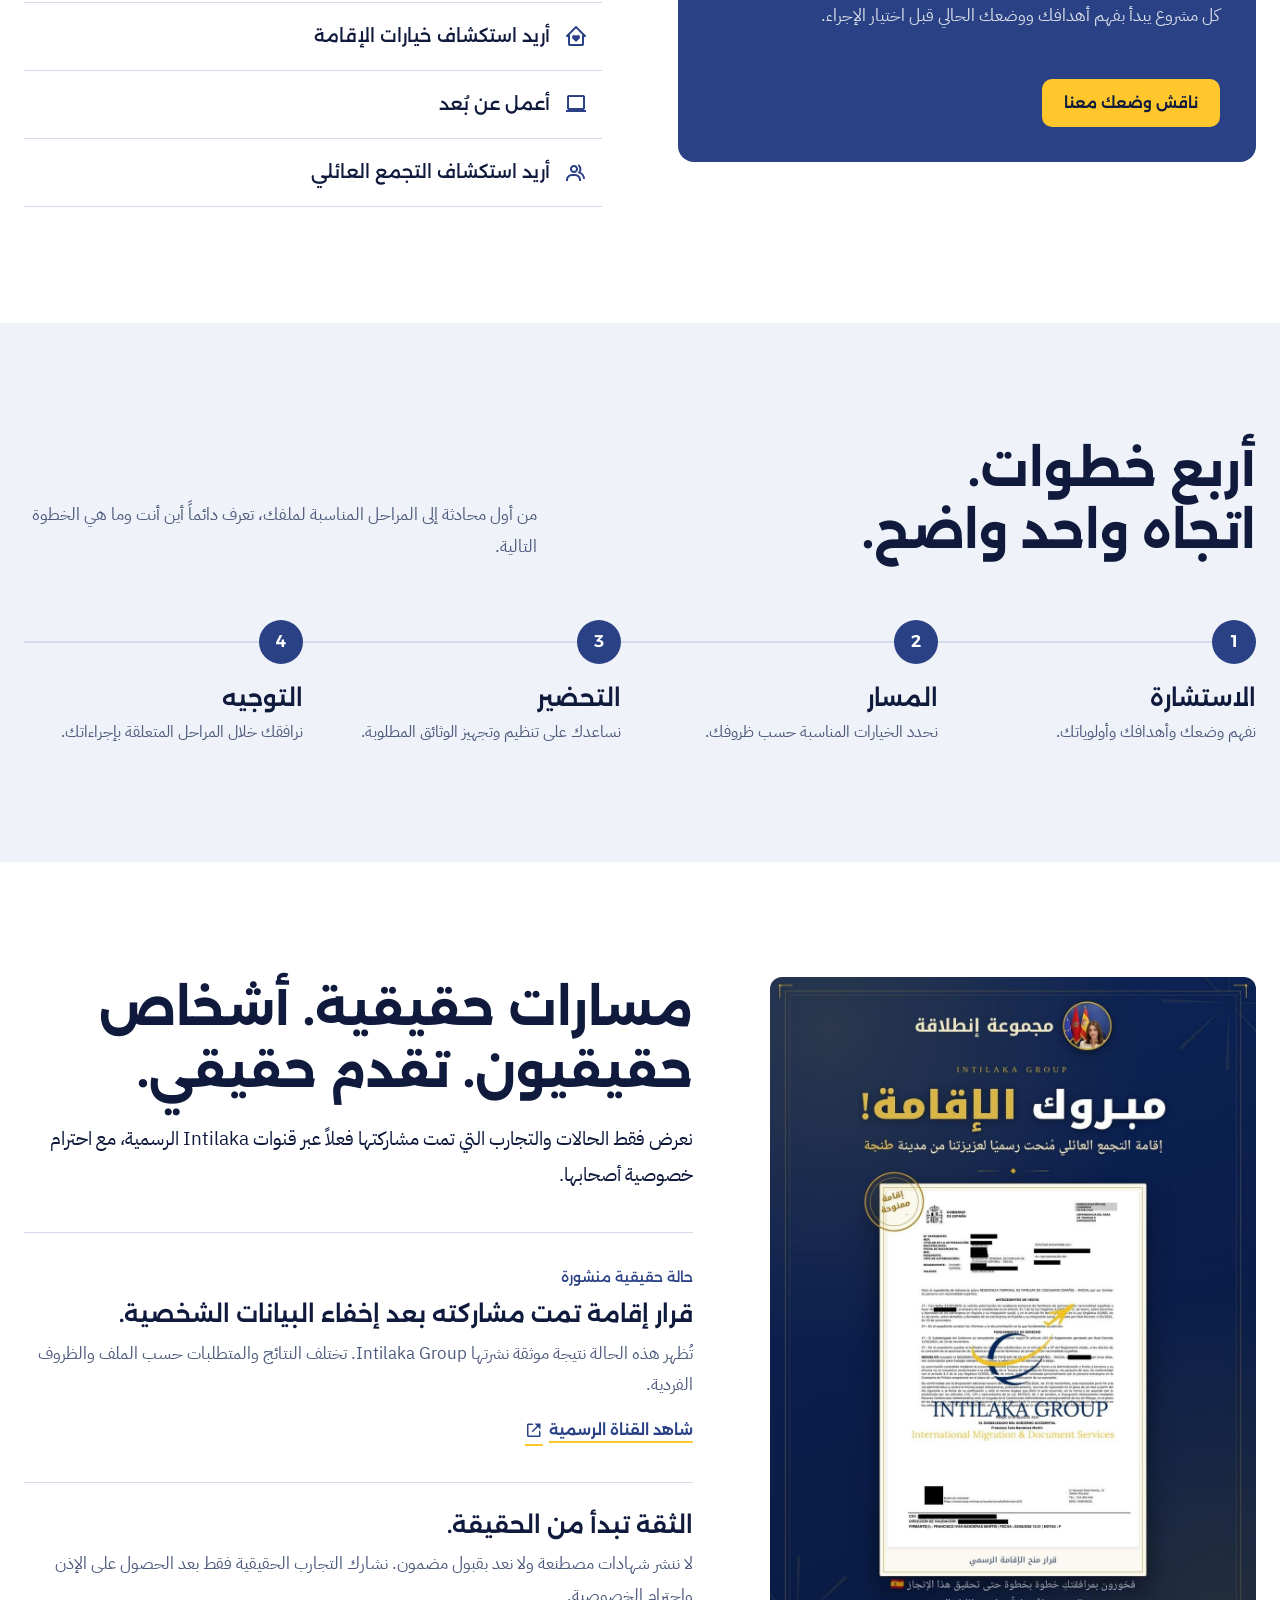
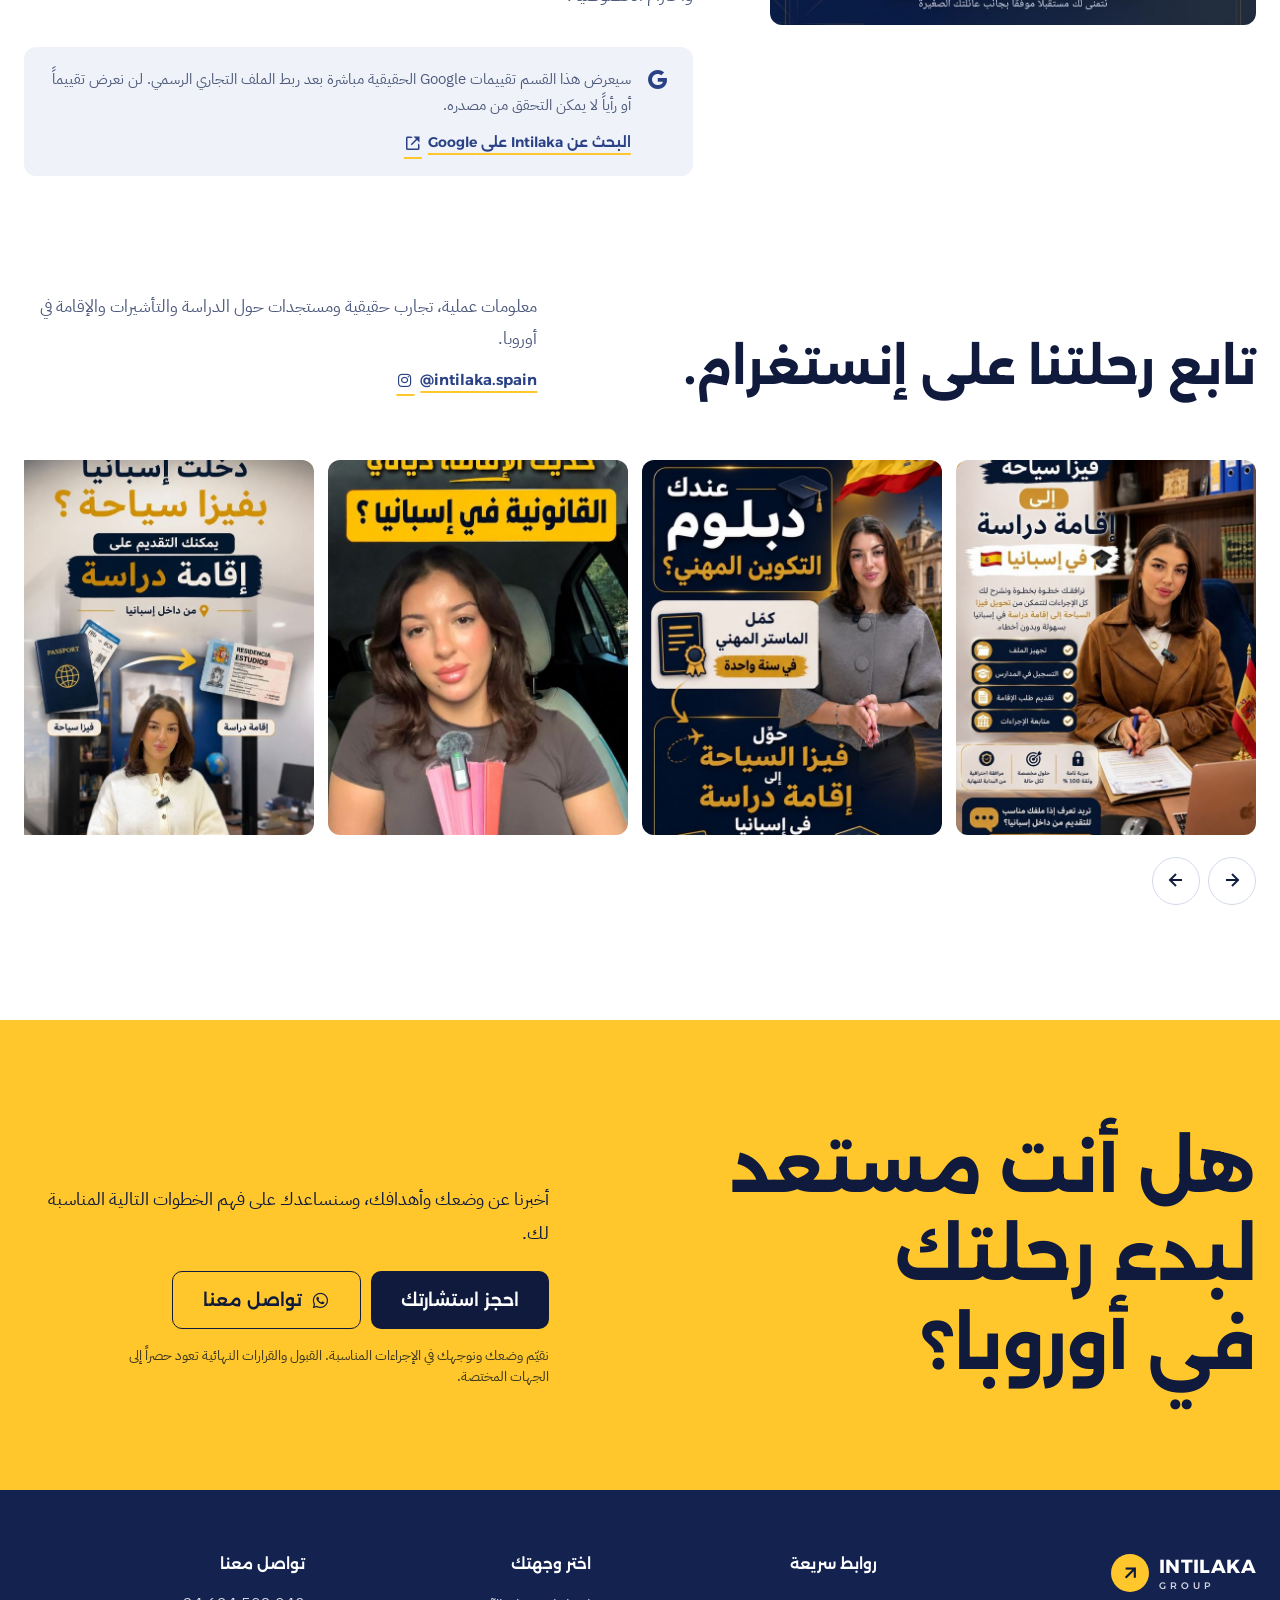
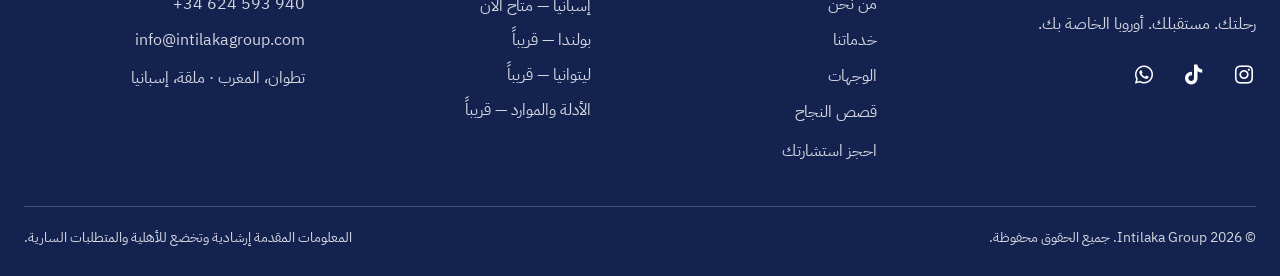
==== commit 35e0a157: "SEO : pages /fr/ et /en/, hreflang, sitemap, données structurées - Pages /fr/ et /en/ pré-traduites " ====
--- a/index.html
+++ b/index.html
@@ -4,21 +4,38 @@
   <meta charset="UTF-8">
   <meta name="viewport" content="width=device-width, initial-scale=1, viewport-fit=cover, interactive-widget=resizes-content">
   <meta name="theme-color" content="#2a4285">
-  <meta name="description" content="Intilaka Group accompagne vos projets d'études, de visa, de résidence et vos démarches administratives en Europe. Espagne disponible, Pologne et Lituanie prochainement.">
-  <meta name="keywords" content="étudier en Espagne, étudier en Europe, inscription étudiant Espagne, touriste vers étudiant Espagne, résidence étudiant Espagne, Cuenta Propia, résidence non lucrative, digital nomad Espagne, regroupement familial Espagne">
+  <!-- seo:start (généré par tools/build-i18n.mjs, ne pas modifier à la main) -->
+  <title>Intilaka Group | الدراسة والإقامة في إسبانيا وأوروبا</title>
+  <meta name="description" content="الدراسة في إسبانيا، التحول من السياحة إلى الدراسة، Cuenta Propia، الإقامة غير الربحية ولمّ الشمل: مجموعة انطلاقة ترافقك من تطوان وملقة. احجز استشارتك.">
+  <meta name="robots" content="index, follow, max-image-preview:large">
+  <meta http-equiv="content-language" content="ar">
+  <link rel="canonical" href="https://intilakagroup.com/">
+  <link rel="alternate" hreflang="ar" href="https://intilakagroup.com/">
+  <link rel="alternate" hreflang="fr" href="https://intilakagroup.com/fr/">
+  <link rel="alternate" hreflang="en" href="https://intilakagroup.com/en/">
+  <link rel="alternate" hreflang="x-default" href="https://intilakagroup.com/">
+  <link rel="icon" href="/favicon.ico" sizes="48x48">
+  <link rel="icon" type="image/png" sizes="512x512" href="/icon-512.png">
+  <link rel="apple-touch-icon" href="/apple-touch-icon.png">
   <meta property="og:type" content="website">
-  <meta property="og:title" content="Intilaka Group — Your Future in Europe Starts Here">
-  <meta property="og:description" content="Education, visas, residency and new opportunities in Europe.">
-  <meta property="og:image" content="assets/intilaka-advisor-hero.png">
-  <title>Intilaka Group — مستقبلك في أوروبا يبدأ من هنا</title>
+  <meta property="og:site_name" content="Intilaka Group">
+  <meta property="og:url" content="https://intilakagroup.com/">
+  <meta property="og:title" content="Intilaka Group | الدراسة والإقامة في إسبانيا وأوروبا">
+  <meta property="og:description" content="الدراسة في إسبانيا، التحول من السياحة إلى الدراسة، Cuenta Propia، الإقامة غير الربحية ولمّ الشمل: مجموعة انطلاقة ترافقك من تطوان وملقة. احجز استشارتك.">
+  <meta property="og:image" content="https://intilakagroup.com/assets/intilaka-advisor-hero.jpg">
+  <meta property="og:image:width" content="1369">
+  <meta property="og:image:height" content="1149">
+  <meta property="og:locale" content="ar_MA">
+  <meta property="og:locale:alternate" content="fr_FR">
+  <meta property="og:locale:alternate" content="en_US">
+  <meta name="twitter:card" content="summary_large_image">
+  <script type="application/ld+json">{"@context":"https://schema.org","@graph":[{"@type":"ProfessionalService","@id":"https://intilakagroup.com/#organization","name":"Intilaka Group","alternateName":"مجموعة انطلاقة","url":"https://intilakagroup.com/","logo":"https://intilakagroup.com/icon-512.png","image":"https://intilakagroup.com/assets/intilaka-advisor-hero.jpg","description":"الدراسة في إسبانيا، التحول من السياحة إلى الدراسة، Cuenta Propia، الإقامة غير الربحية ولمّ الشمل: مجموعة انطلاقة ترافقك من تطوان وملقة. احجز استشارتك.","telephone":"+34624593940","email":"info@intilakagroup.com","address":[{"@type":"PostalAddress","addressLocality":"Tétouan","addressCountry":"MA"},{"@type":"PostalAddress","addressLocality":"Málaga","addressCountry":"ES"}],"areaServed":[{"@type":"Country","name":"Morocco"},{"@type":"Country","name":"Spain"}],"knowsLanguage":["ar","fr","en"],"sameAs":["https://www.instagram.com/intilaka.spain/","https://www.tiktok.com/@intilakagroup"]},{"@type":"WebSite","@id":"https://intilakagroup.com/#website","url":"https://intilakagroup.com/","name":"Intilaka Group","inLanguage":["ar","fr","en"],"publisher":{"@id":"https://intilakagroup.com/#organization"}},{"@type":"WebPage","@id":"https://intilakagroup.com/#webpage","url":"https://intilakagroup.com/","name":"Intilaka Group | الدراسة والإقامة في إسبانيا وأوروبا","description":"الدراسة في إسبانيا، التحول من السياحة إلى الدراسة، Cuenta Propia، الإقامة غير الربحية ولمّ الشمل: مجموعة انطلاقة ترافقك من تطوان وملقة. احجز استشارتك.","inLanguage":"ar","isPartOf":{"@id":"https://intilakagroup.com/#website"},"about":{"@id":"https://intilakagroup.com/#organization"}}]}</script>
+  <!-- seo:end -->
   <link rel="preconnect" href="https://fonts.googleapis.com">
   <link rel="preconnect" href="https://fonts.gstatic.com" crossorigin>
   <link href="https://fonts.googleapis.com/css2?family=Alexandria:wght@500;600;700&family=IBM+Plex+Sans+Arabic:wght@400;500;600&display=swap" rel="stylesheet">
   <link href="https://cdn.jsdelivr.net/npm/boxicons@2.1.4/css/boxicons.min.css" rel="stylesheet">
-  <link rel="stylesheet" href="site.css">
-  <script type="application/ld+json">
-  {"@context":"https://schema.org","@type":"Organization","name":"Intilaka Group","description":"European education, visa, residency and administrative support agency.","telephone":"+34624593940","email":"info@intilakagroup.com","sameAs":["https://www.instagram.com/intilaka.spain/","https://www.tiktok.com/@intilakagroup"]}
-  </script>
+  <link rel="stylesheet" href="/site.css">
 </head>
 <body>
   <a class="skip-link" href="#main" data-i18n="skip">انتقل إلى المحتوى</a>
@@ -83,7 +100,7 @@
           </div>
         </div>
         <div class="hero-photo">
-          <img src="Instagram/imgi_2_722953413_17978082870013708_4713938570986959581_n.jpg" alt="مستشارة Intilaka Group مع أعلام المغرب وإسبانيا والاتحاد الأوروبي" width="1023" height="1023" fetchpriority="high">
+          <img src="/Instagram/imgi_2_722953413_17978082870013708_4713938570986959581_n.jpg" alt="مستشارة Intilaka Group مع أعلام المغرب وإسبانيا والاتحاد الأوروبي" width="1023" height="1023" fetchpriority="high">
         </div>
       </div>
       <div class="route-band">
@@ -112,7 +129,7 @@
           <small class="fine-print" data-i18n="eligibilityNote">تخضع الخدمة للأهلية، وتختلف المتطلبات حسب كل حالة.</small>
         </div>
         <figure class="featured-image">
-          <img src="Instagram/imgi_12_774008361_1536788880991438_3124231926748838089_n.jpg" alt="Intilaka Group explique les options depuis l'Espagne" width="640" height="1136" loading="lazy">
+          <img src="/Instagram/imgi_12_774008361_1536788880991438_3124231926748838089_n.jpg" alt="Intilaka Group explique les options depuis l'Espagne" width="640" height="1136" loading="lazy">
         </figure>
       </div>
     </section>
@@ -120,7 +137,7 @@
     <section class="about" id="about">
       <div class="shell about-grid">
         <figure class="about-portrait">
-          <img src="assets/intilaka-advisor-hero.jpg" alt="Fondatrice et directrice d'Intilaka Group" width="1369" height="1149" loading="lazy">
+          <img src="/assets/intilaka-advisor-hero.jpg" alt="Fondatrice et directrice d'Intilaka Group" width="1369" height="1149" loading="lazy">
           <figcaption data-i18n="founderRole">الإدارة والتوجيه</figcaption>
         </figure>
         <div class="about-copy">
@@ -247,7 +264,7 @@
     <section class="stories" id="stories">
       <div class="shell stories-grid">
         <figure class="story-document">
-          <img src="assets/cas-residence-masque.jpg" alt="Cas réel de résidence familiale partagé par Intilaka Group" width="1440" height="1920" loading="lazy">
+          <img src="/assets/cas-residence-masque.jpg" alt="Cas réel de résidence familiale partagé par Intilaka Group" width="1440" height="1920" loading="lazy">
         </figure>
         <div class="story-copy">
           <h2 data-i18n="storiesTitle">مسارات حقيقية. أشخاص حقيقيون. تقدم حقيقي.</h2>
@@ -278,11 +295,11 @@
           <div><p data-i18n="instagramIntro">معلومات عملية، تجارب حقيقية ومستجدات حول الدراسة والتأشيرات والإقامة في أوروبا.</p><a class="text-link" href="https://www.instagram.com/intilaka.spain/" target="_blank" rel="noreferrer" dir="ltr"><i class="bx bxl-instagram"></i>@intilaka.spain</a></div>
         </div>
         <div class="rail" id="instagramRail">
-          <a class="rail-item" href="https://www.instagram.com/intilaka.spain/" target="_blank" rel="noreferrer"><img src="Instagram/imgi_13_741000898_17981658114013708_8256144421396316375_n.jpg" alt="من فيزا سياحة إلى إقامة دراسة في إسبانيا" loading="lazy"><span data-i18n="openInstagram">افتح على إنستغرام</span></a>
-          <a class="rail-item" href="https://www.instagram.com/intilaka.spain/" target="_blank" rel="noreferrer"><img src="Instagram/imgi_17_744784266_17982399588013708_8386952833328561752_n.jpg" alt="التكوين المهني والدراسة في إسبانيا" loading="lazy"><span data-i18n="openInstagram">افتح على إنستغرام</span></a>
-          <a class="rail-item" href="https://www.instagram.com/intilaka.spain/" target="_blank" rel="noreferrer"><img src="Instagram/imgi_16_755464572_17983926039013708_2483299330115498558_n.jpg" alt="معلومات حول الإقامة في إسبانيا" loading="lazy"><span data-i18n="openInstagram">افتح على إنستغرام</span></a>
-          <a class="rail-item" href="https://www.instagram.com/intilaka.spain/" target="_blank" rel="noreferrer"><img src="Instagram/imgi_18_746557481_17982272163013708_1723450230050494446_n.jpg" alt="Intilaka Group sur Instagram" loading="lazy"><span data-i18n="openInstagram">افتح على إنستغرام</span></a>
-          <a class="rail-item" href="https://www.instagram.com/intilaka.spain/" target="_blank" rel="noreferrer"><img src="Instagram/imgi_19_743940461_17982139191013708_4190382884018373688_n.jpg" alt="Intilaka Group sur Instagram" loading="lazy"><span data-i18n="openInstagram">افتح على إنستغرام</span></a>
+          <a class="rail-item" href="https://www.instagram.com/intilaka.spain/" target="_blank" rel="noreferrer"><img src="/Instagram/imgi_13_741000898_17981658114013708_8256144421396316375_n.jpg" alt="من فيزا سياحة إلى إقامة دراسة في إسبانيا" loading="lazy"><span data-i18n="openInstagram">افتح على إنستغرام</span></a>
+          <a class="rail-item" href="https://www.instagram.com/intilaka.spain/" target="_blank" rel="noreferrer"><img src="/Instagram/imgi_17_744784266_17982399588013708_8386952833328561752_n.jpg" alt="التكوين المهني والدراسة في إسبانيا" loading="lazy"><span data-i18n="openInstagram">افتح على إنستغرام</span></a>
+          <a class="rail-item" href="https://www.instagram.com/intilaka.spain/" target="_blank" rel="noreferrer"><img src="/Instagram/imgi_16_755464572_17983926039013708_2483299330115498558_n.jpg" alt="معلومات حول الإقامة في إسبانيا" loading="lazy"><span data-i18n="openInstagram">افتح على إنستغرام</span></a>
+          <a class="rail-item" href="https://www.instagram.com/intilaka.spain/" target="_blank" rel="noreferrer"><img src="/Instagram/imgi_18_746557481_17982272163013708_1723450230050494446_n.jpg" alt="Intilaka Group sur Instagram" loading="lazy"><span data-i18n="openInstagram">افتح على إنستغرام</span></a>
+          <a class="rail-item" href="https://www.instagram.com/intilaka.spain/" target="_blank" rel="noreferrer"><img src="/Instagram/imgi_19_743940461_17982139191013708_4190382884018373688_n.jpg" alt="Intilaka Group sur Instagram" loading="lazy"><span data-i18n="openInstagram">افتح على إنستغرام</span></a>
         </div>
         <div class="rail-actions">
           <button type="button" data-rail="prev" aria-label="السابق"><i class="bx bx-right-arrow-alt rtl-flip"></i></button>
@@ -361,6 +378,6 @@
     <a class="mobile-bar-whatsapp" href="https://wa.me/34624593940" target="_blank" rel="noreferrer" aria-label="WhatsApp Intilaka Group"><i class="bx bxl-whatsapp"></i></a>
     <button class="button button-star" type="button" data-open-booking data-service="general"><span data-i18n="bookConsultation">احجز استشارتك</span></button>
   </div>
-  <script src="site.js"></script>
+  <script src="/site.js"></script>
 </body>
 </html>
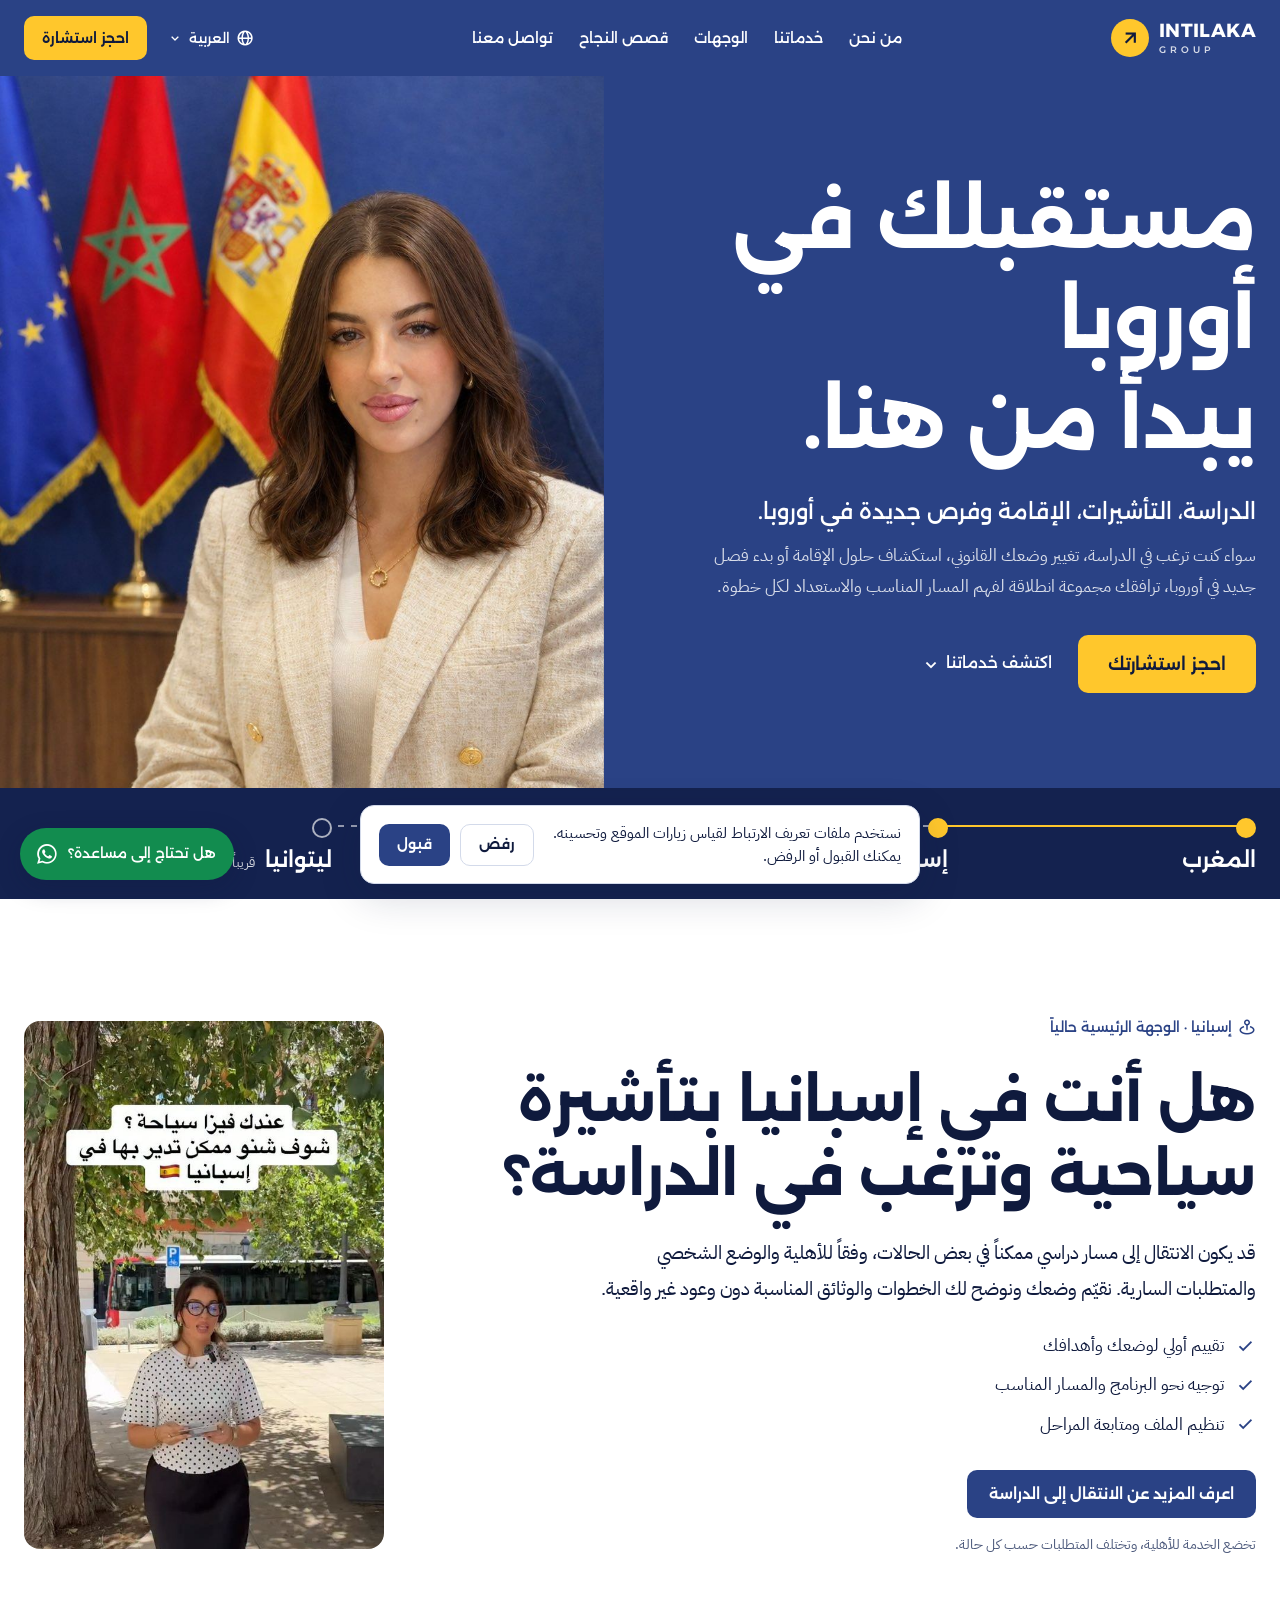
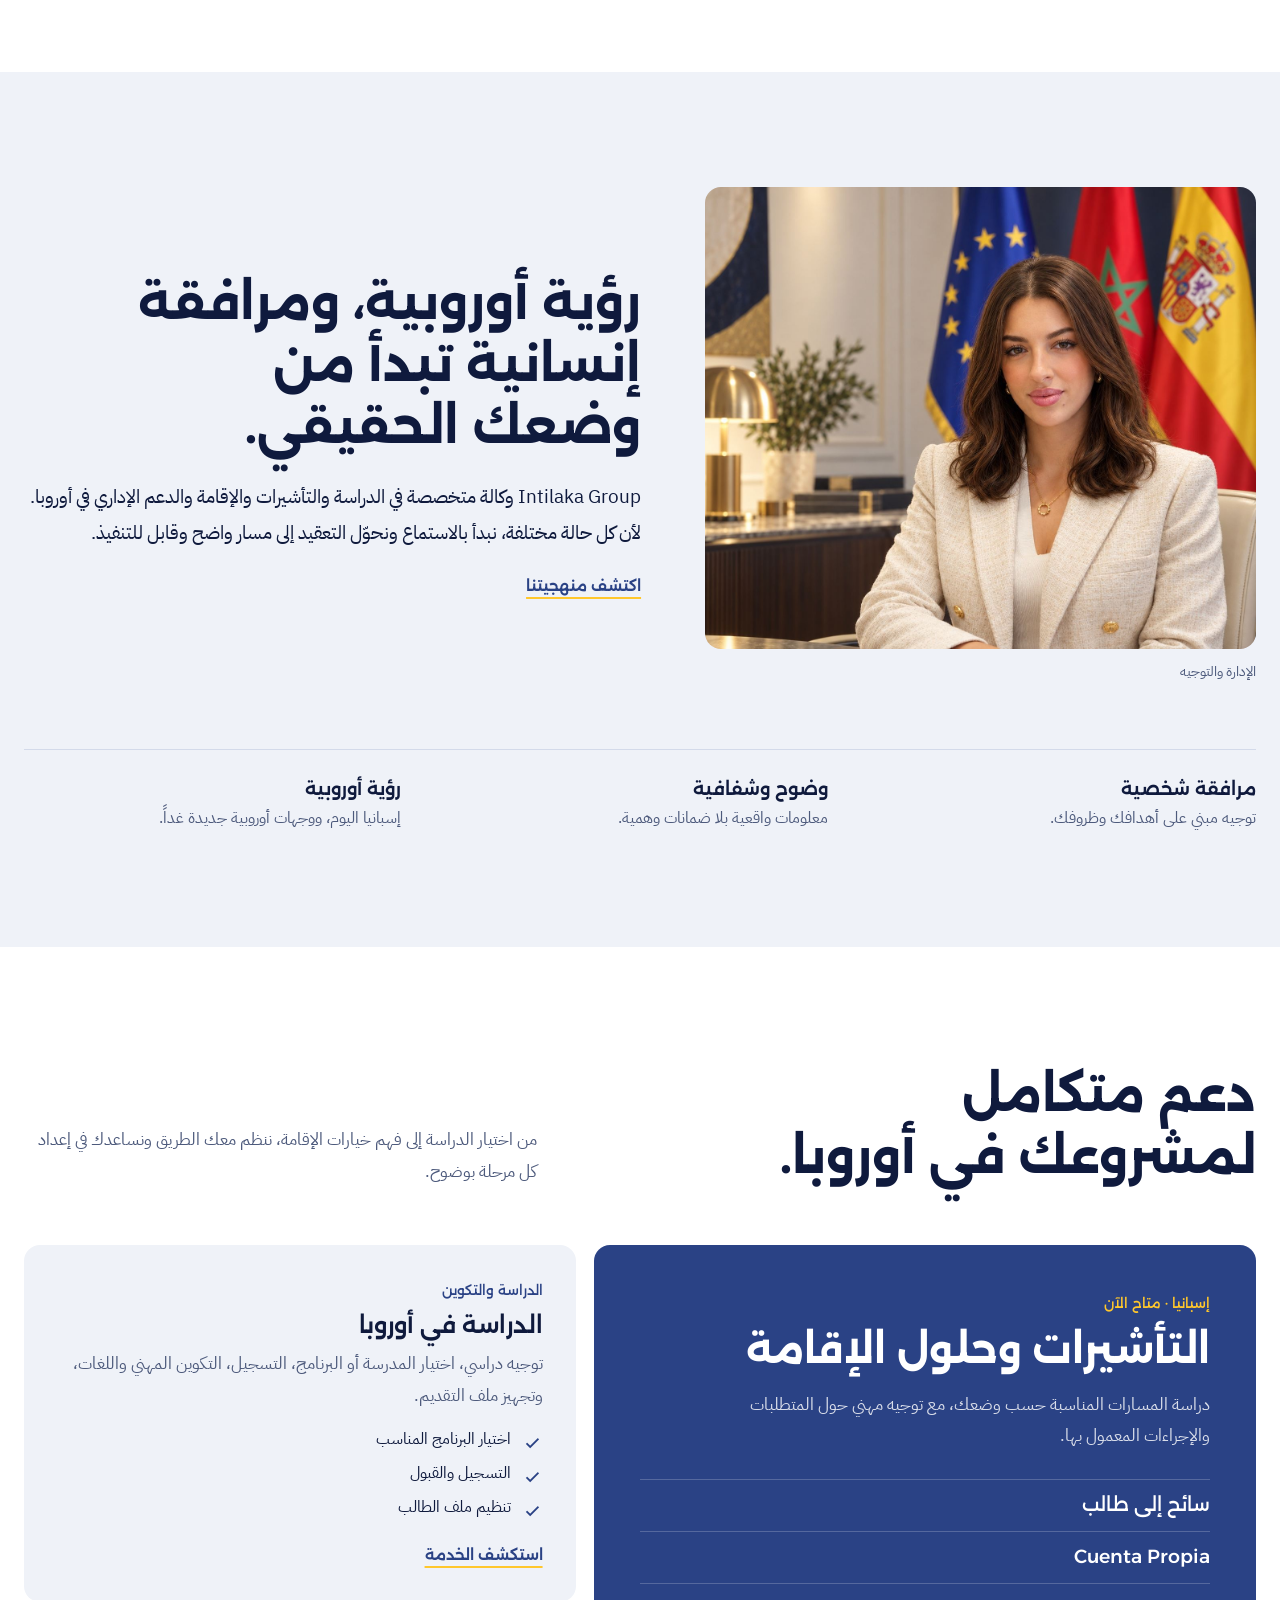
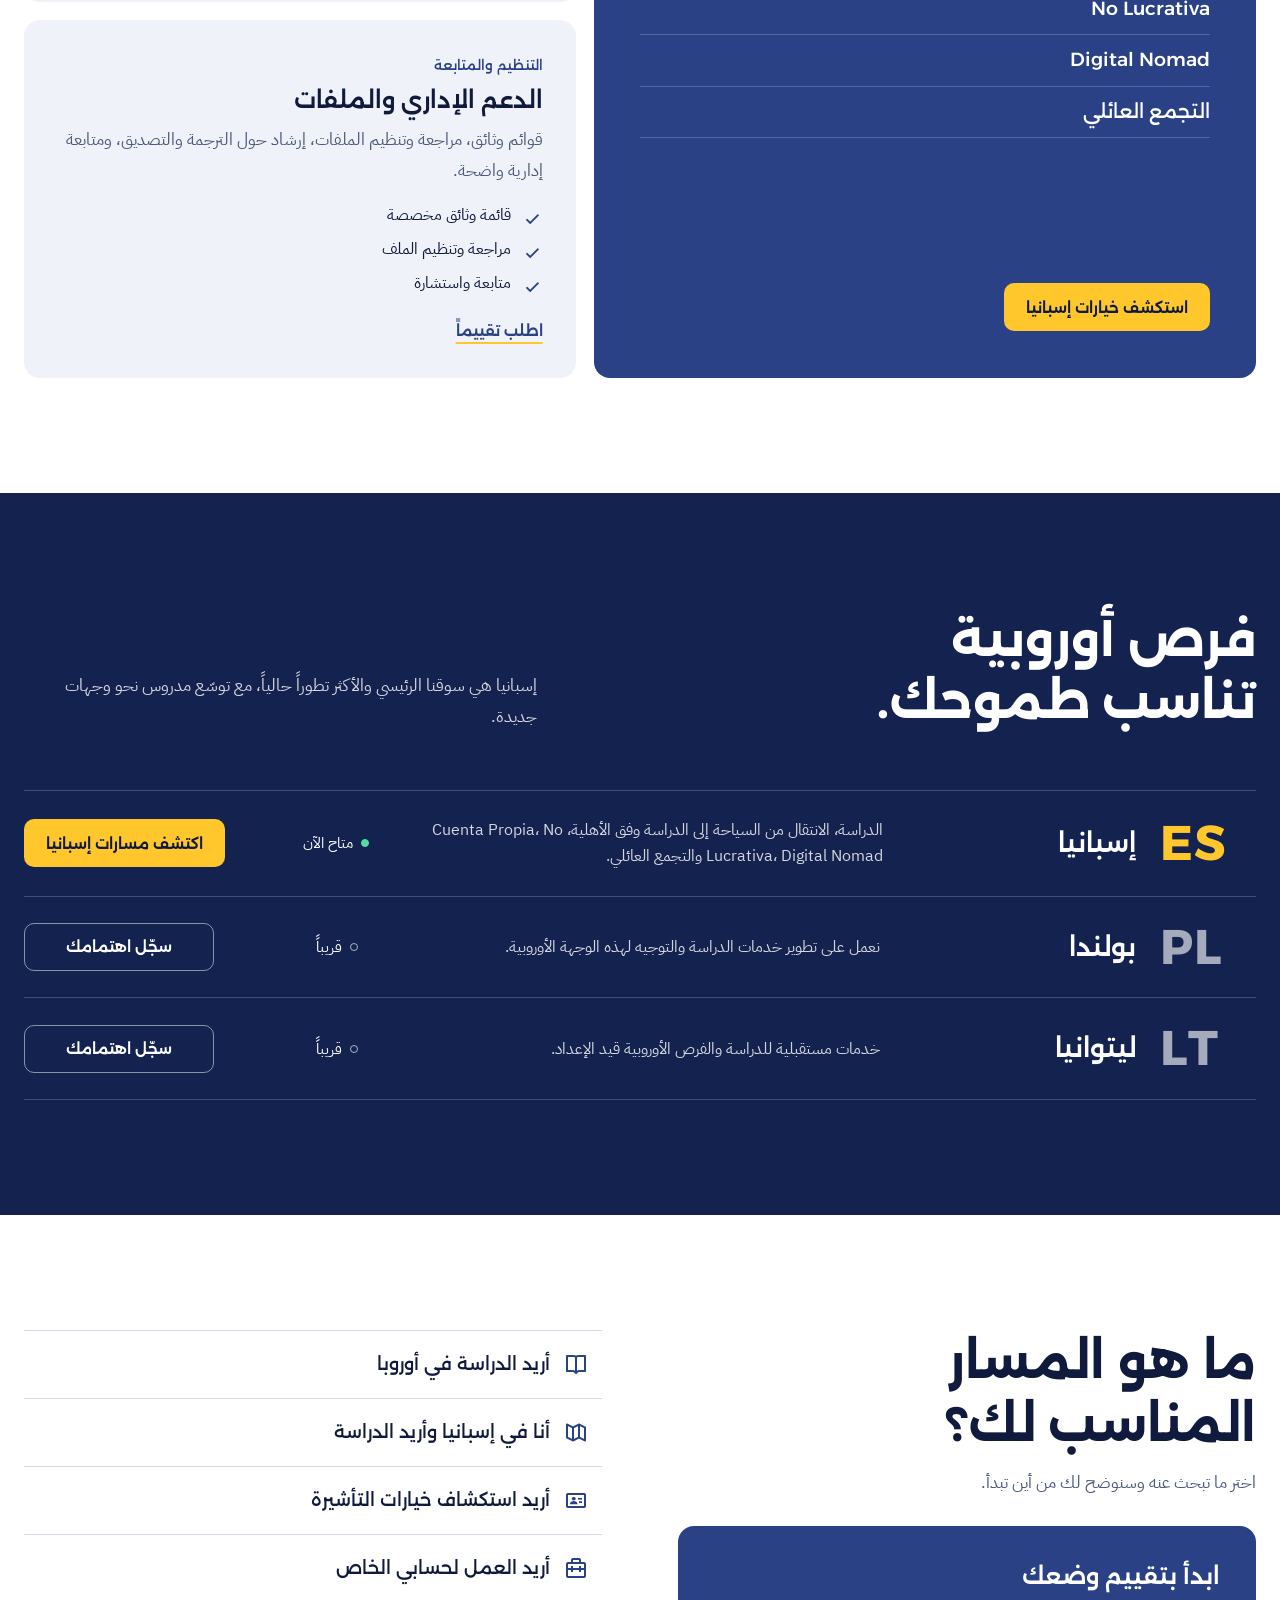
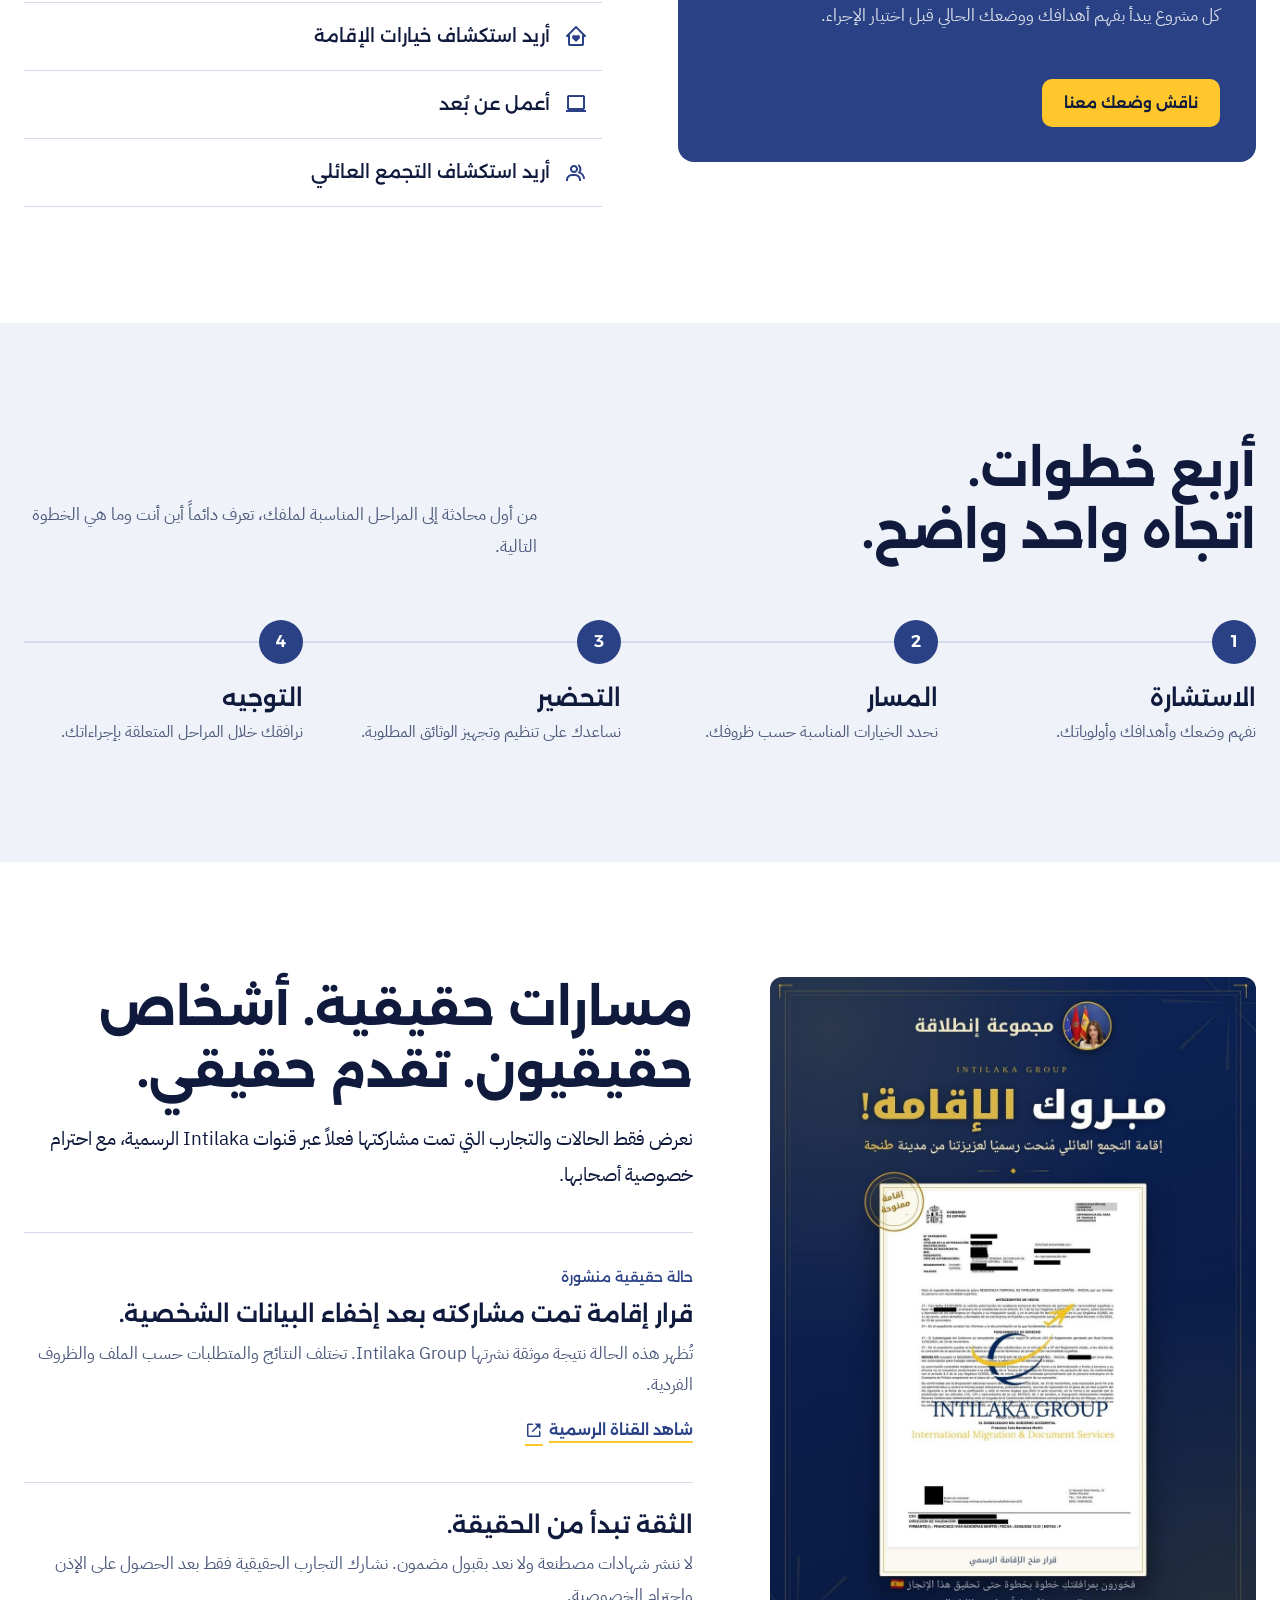
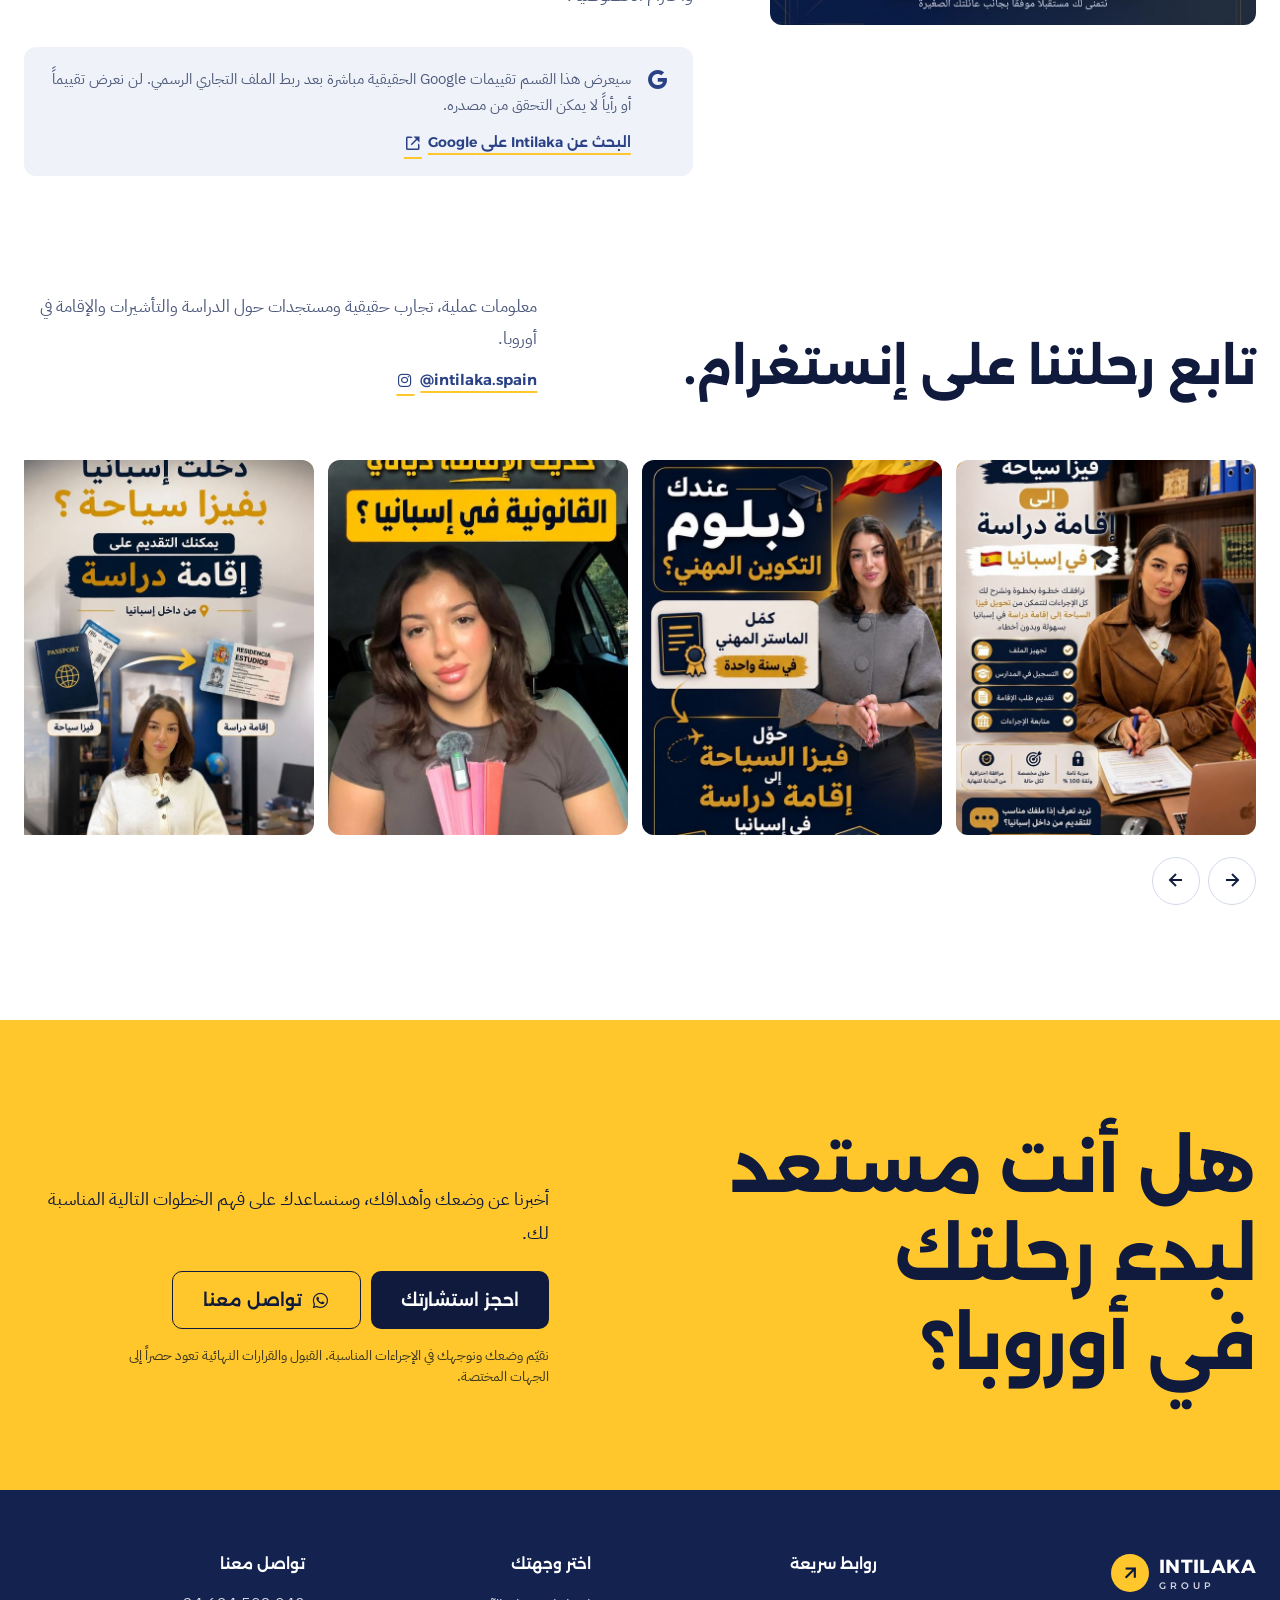
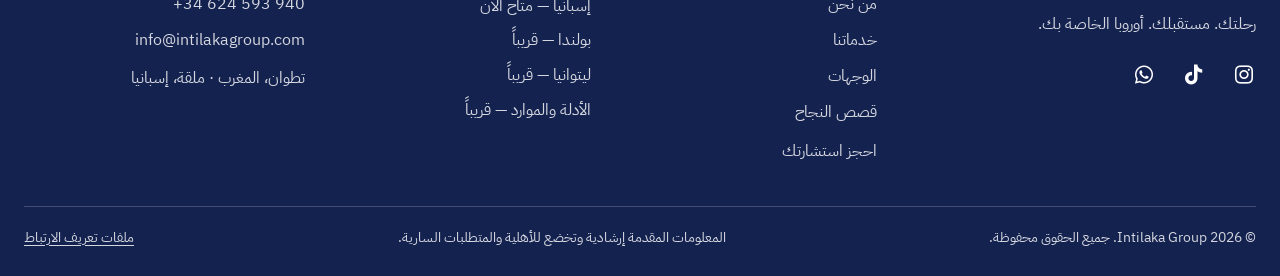
==== commit ff6c6b6a: "Google Analytics 4 avec bandeau cookies (Consent Mode v2) - analytics.js : GA4 G-K1NDM9HWSC, consent" ====
--- a/index.html
+++ b/index.html
@@ -36,6 +36,7 @@
   <link href="https://fonts.googleapis.com/css2?family=Alexandria:wght@500;600;700&family=IBM+Plex+Sans+Arabic:wght@400;500;600&display=swap" rel="stylesheet">
   <link href="https://cdn.jsdelivr.net/npm/boxicons@2.1.4/css/boxicons.min.css" rel="stylesheet">
   <link rel="stylesheet" href="/site.css">
+  <script src="/analytics.js" defer></script>
 </head>
 <body>
   <a class="skip-link" href="#main" data-i18n="skip">انتقل إلى المحتوى</a>
--- a/site.css
+++ b/site.css
@@ -523,3 +523,12 @@
   .current-language,.language-trigger>i:last-child{display:none}
   .brand-word{font-size:17px}
 }
+
+/* Bandeau cookies (analytics.js) */
+.cookie-banner{position:fixed;inset-inline:16px;inset-block-end:calc(16px + env(safe-area-inset-bottom));z-index:150;max-width:560px;margin-inline:auto;display:flex;flex-wrap:wrap;align-items:center;gap:12px 16px;padding:16px 18px;background:var(--white);color:var(--ink);border:1px solid var(--line);border-radius:14px;box-shadow:0 12px 40px rgba(15,26,61,.18);font-size:14.5px;line-height:1.55}
+.cookie-banner p{flex:1 1 260px;margin:0}
+.cookie-actions{display:flex;gap:10px;margin-inline-start:auto}
+.cookie-actions .button{min-height:42px;padding:8px 18px;font-size:14px}
+.cookie-refuse{background:transparent;color:var(--ink);border:1px solid var(--line)}
+.cookie-settings{background:none;border:0;padding:0;color:inherit;font:inherit;text-decoration:underline;text-underline-offset:3px;cursor:pointer}
+@media (max-width:760px){.cookie-banner{inset-block-end:calc(84px + env(safe-area-inset-bottom))}.cookie-actions{width:100%}.cookie-actions .button{flex:1}}
